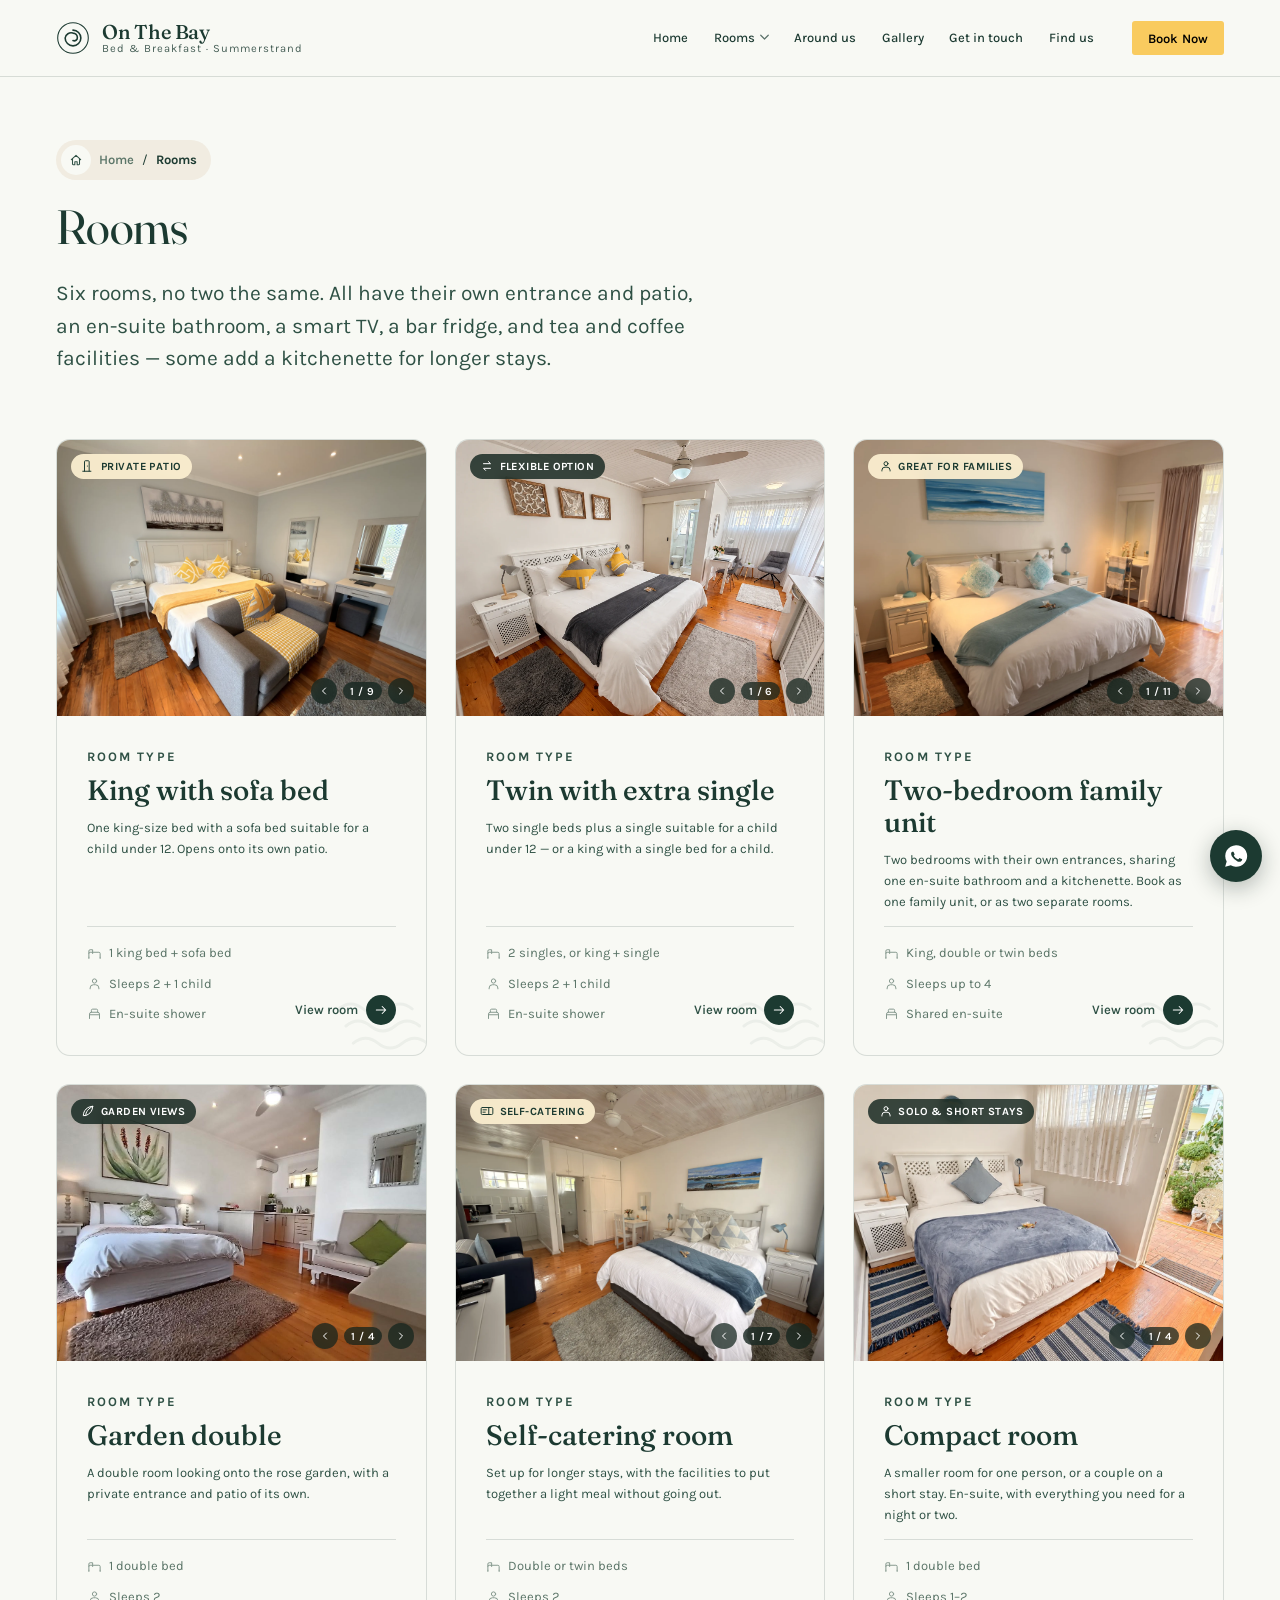
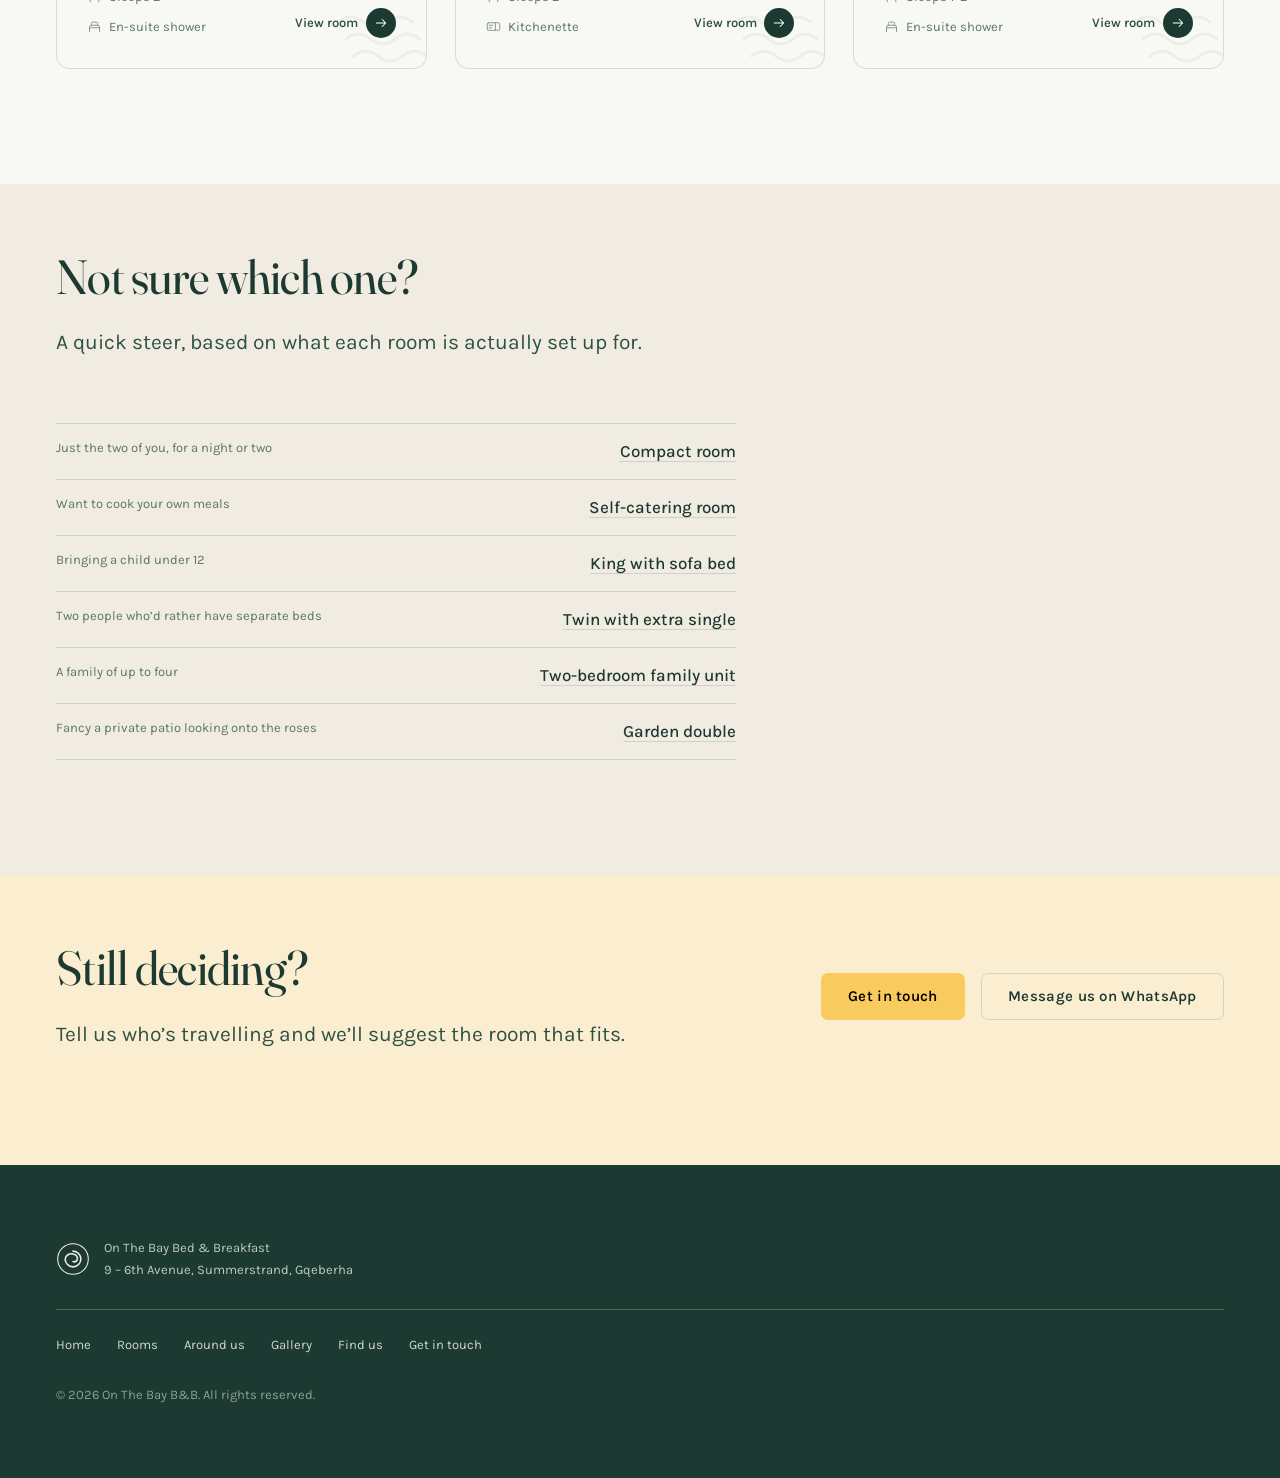
==== rooms/index.html @ 50814fc8 "update" ====
<!DOCTYPE html>
<html lang="en-ZA">
<head>
<meta charset="utf-8">
<meta name="viewport" content="width=device-width, initial-scale=1">
<title>Rooms &mdash; On The Bay B&amp;B</title>
<meta name="description" content="Six individually decorated rooms at On The Bay B&amp;B, Summerstrand, Gqeberha &mdash; each with its own entrance and patio. Compare beds, kitchenettes and who each room suits.">
<link rel="canonical" href="https://www.onthebaybandb.co.za/rooms/">
<meta property="og:title" content="Rooms &mdash; On The Bay B&amp;B">
<meta property="og:description" content="Six individually decorated rooms, each with its own entrance and patio, set around an English rose garden.">
<meta property="og:image" content="https://www.onthebaybandb.co.za/images/rooms/king-sofa/1.webp">
<meta property="og:type" content="website">
<meta name="theme-color" content="#1C3A31">
<link rel="icon" href="../favicon.svg" type="image/svg+xml">

<link rel="preconnect" href="https://fonts.googleapis.com">
<link rel="preconnect" href="https://fonts.gstatic.com" crossorigin>
<link href="https://fonts.googleapis.com/css2?family=Fraunces:opsz,wght@9..144,300..800&family=Karla:wght@300..700&display=swap" rel="stylesheet">
<link rel="stylesheet" href="../styles.css">
</head>

<body>
<a class="skip" href="#main">Skip to content</a>

<!-- ─────────────────────────  HEADER  ───────────────────────── -->
<header class="site-head stuck" id="siteHead">
  <div class="shell head-inner">

    <a class="brand" href="../" aria-label="On The Bay B&amp;B, home">
      <svg class="brand-mark" viewBox="0 0 32 32" aria-hidden="true" focusable="false">
        <circle cx="16" cy="16" r="14.4" fill="none" stroke="currentColor" stroke-width="1"/>
        <path d="M16 8.6a7.4 7.4 0 1 1-7.4 7.4A5.7 5.7 0 0 1 16 11.4a4.1 4.1 0 0 1 4.1 4.1A2.9 2.9 0 0 1 16 18.4"
              fill="none" stroke="currentColor" stroke-width="1.5" stroke-linecap="round"/>
      </svg>
      <span class="brand-words">
        <span class="brand-name">On The Bay</span>
        <span class="brand-sub">Bed &amp; Breakfast &middot; Summerstrand</span>
      </span>
    </a>

    <nav class="nav" id="nav" aria-label="Main">
      <a href="../">Home</a>
      <div class="nav-item">
        <a href="./" class="nav-trigger" aria-current="page">Rooms <svg class="nav-caret" viewBox="0 0 12 8" aria-hidden="true" focusable="false"><path d="M1 1l5 5 5-5" fill="none" stroke="currentColor" stroke-width="1.6" stroke-linecap="round" stroke-linejoin="round"/></svg></a>
        <div class="nav-dropdown">
          <a href="king-sofa">King with sofa bed</a>
          <a href="twin">Twin with extra single</a>
          <a href="family-unit">Two-bedroom family unit</a>
          <a href="garden-double">Garden double</a>
          <a href="self-catering">Self-catering room</a>
          <a href="compact-room">Compact room</a>
        </div>
      </div>
      <a href="../#around">Around us</a>
      <a href="../#gallery">Gallery</a>
      <a href="../#contact">Get in touch</a>
      <a href="../#find">Find us</a>
    </nav>

    <div class="head-actions">
      <a class="btn btn-solid btn-sm" href="https://book.nightsbridge.com/26870" target="_blank" rel="noopener">Book Now</a>
      <button class="burger" id="burger" aria-expanded="false" aria-controls="nav" aria-label="Open menu">
        <span></span><span></span><span></span>
      </button>
    </div>

  </div>
</header>

<main id="main">

<!-- ────────────────────  ROOMS INTRO + CARDS  ──────────────────── -->
<section class="band band-paper page-top">
  <div class="shell">
    <p class="crumb"><span class="crumb-icon" aria-hidden="true"><svg viewBox="0 0 24 24" aria-hidden="true" fill="none" stroke="currentColor" stroke-width="1.8" stroke-linecap="round" stroke-linejoin="round"><path d="M4 11.5 12 4l8 7.5"/><path d="M6 10v9a1 1 0 0 0 1 1h3v-5h4v5h3a1 1 0 0 0 1-1v-9"/></svg></span><a href="../">Home</a> <span aria-hidden="true">/</span> <span class="crumb-current">Rooms</span></p>
    <header class="sec-head">
      <h1 class="h-sec">Rooms</h1>
      <p class="lede">
        Six rooms, no two the same. All have their own entrance and patio, an en-suite
        bathroom, a smart TV, a bar fridge, and tea and coffee facilities &mdash; some add a
        kitchenette for longer stays.
      </p>
    </header>

    <div class="rooms">

      <a class="room" href="king-sofa">
        <div class="room-img" data-room-carousel data-slug="king-sofa" data-count="9" data-ext="webp" data-alt="King room with sofa bed">
          <img src="../images/rooms/king-sofa/1.webp" width="2000" height="1500" alt="King room with sofa bed" loading="lazy">
          <span class="room-badge room-badge--light"><svg viewBox="0 0 24 24" aria-hidden="true" fill="none" stroke="currentColor" stroke-width="1.7" stroke-linecap="round" stroke-linejoin="round"><path d="M6 21V4.5A1.5 1.5 0 0 1 7.5 3h5A1.5 1.5 0 0 1 14 4.5V21"/><path d="M3 21h14"/><circle cx="11" cy="12" r="1" fill="currentColor" stroke="none"/></svg>Private patio</span>
          <div class="room-carousel" aria-hidden="true">
            <button type="button" class="room-carousel-btn room-carousel-prev" aria-label="Previous photo of King with sofa bed"><svg viewBox="0 0 24 24" aria-hidden="true" fill="none" stroke="currentColor" stroke-width="2" stroke-linecap="round" stroke-linejoin="round"><path d="M15 6l-6 6 6 6"/></svg></button>
            <span class="room-carousel-count">1 / 9</span>
            <button type="button" class="room-carousel-btn room-carousel-next" aria-label="Next photo of King with sofa bed"><svg viewBox="0 0 24 24" aria-hidden="true" fill="none" stroke="currentColor" stroke-width="2" stroke-linecap="round" stroke-linejoin="round"><path d="M9 6l6 6-6 6"/></svg></button>
          </div>
        </div>
        <div class="room-body">
          <p class="eyebrow">Room type</p>
          <h3>King with sofa bed</h3>
          <p>One king-size bed with a sofa bed suitable for a child under 12. Opens onto its own patio.</p>
          <div class="room-tag">
            <ul class="spec">
              <li><svg viewBox="0 0 24 24" aria-hidden="true" fill="none" stroke="currentColor" stroke-width="1.6" stroke-linecap="round" stroke-linejoin="round"><path d="M3 18v-6a2 2 0 0 1 2-2h14a2 2 0 0 1 2 2v6"/><path d="M3 18v2M21 18v2"/><path d="M3 12V8a2 2 0 0 1 2-2h4v6"/></svg>1 king bed + sofa bed</li>
              <li><svg viewBox="0 0 24 24" aria-hidden="true" fill="none" stroke="currentColor" stroke-width="1.6" stroke-linecap="round" stroke-linejoin="round"><circle cx="12" cy="8" r="3.4"/><path d="M5 20.5v-1.2a5.3 5.3 0 0 1 5.3-5.3h3.4a5.3 5.3 0 0 1 5.3 5.3v1.2"/></svg>Sleeps 2 + 1 child</li>
              <li><svg viewBox="0 0 24 24" aria-hidden="true" fill="none" stroke="currentColor" stroke-width="1.6" stroke-linecap="round" stroke-linejoin="round"><path d="M4 20v-7a3 3 0 0 1 3-3h10a3 3 0 0 1 3 3v7M4 14h16M7 10V7a2 2 0 0 1 2-2h6a2 2 0 0 1 2 2v3"/></svg>En-suite shower</li>
            </ul>
            <span class="room-view">View room <span class="room-view-arrow" aria-hidden="true"><svg viewBox="0 0 24 24" aria-hidden="true" fill="none" stroke="currentColor" stroke-width="1.8" stroke-linecap="round" stroke-linejoin="round"><path d="M4 12h16M14 6l6 6-6 6"/></svg></span></span>
          </div>
        </div>
      </a>

      <a class="room" href="twin">
        <div class="room-img" data-room-carousel data-slug="twin" data-count="6" data-ext="webp" data-alt="Twin room with an extra single bed">
          <img src="../images/rooms/twin/1.webp" width="1448" height="1086" alt="Twin room with an extra single bed" loading="lazy">
          <span class="room-badge room-badge--dark"><svg viewBox="0 0 24 24" aria-hidden="true" fill="none" stroke="currentColor" stroke-width="1.7" stroke-linecap="round" stroke-linejoin="round"><path d="M6 8h12l-3.5-3.5"/><path d="M18 16H6l3.5 3.5"/></svg>Flexible option</span>
          <div class="room-carousel" aria-hidden="true">
            <button type="button" class="room-carousel-btn room-carousel-prev" aria-label="Previous photo of Twin with extra single"><svg viewBox="0 0 24 24" aria-hidden="true" fill="none" stroke="currentColor" stroke-width="2" stroke-linecap="round" stroke-linejoin="round"><path d="M15 6l-6 6 6 6"/></svg></button>
            <span class="room-carousel-count">1 / 6</span>
            <button type="button" class="room-carousel-btn room-carousel-next" aria-label="Next photo of Twin with extra single"><svg viewBox="0 0 24 24" aria-hidden="true" fill="none" stroke="currentColor" stroke-width="2" stroke-linecap="round" stroke-linejoin="round"><path d="M9 6l6 6-6 6"/></svg></button>
          </div>
        </div>
        <div class="room-body">
          <p class="eyebrow">Room type</p>
          <h3>Twin with extra single</h3>
          <p>Two single beds plus a single suitable for a child under 12 &mdash; or a king with a single bed for a child.</p>
          <div class="room-tag">
            <ul class="spec">
              <li><svg viewBox="0 0 24 24" aria-hidden="true" fill="none" stroke="currentColor" stroke-width="1.6" stroke-linecap="round" stroke-linejoin="round"><path d="M3 18v-6a2 2 0 0 1 2-2h14a2 2 0 0 1 2 2v6"/><path d="M3 18v2M21 18v2"/><path d="M3 12V8a2 2 0 0 1 2-2h4v6"/></svg>2 singles, or king + single</li>
              <li><svg viewBox="0 0 24 24" aria-hidden="true" fill="none" stroke="currentColor" stroke-width="1.6" stroke-linecap="round" stroke-linejoin="round"><circle cx="12" cy="8" r="3.4"/><path d="M5 20.5v-1.2a5.3 5.3 0 0 1 5.3-5.3h3.4a5.3 5.3 0 0 1 5.3 5.3v1.2"/></svg>Sleeps 2 + 1 child</li>
              <li><svg viewBox="0 0 24 24" aria-hidden="true" fill="none" stroke="currentColor" stroke-width="1.6" stroke-linecap="round" stroke-linejoin="round"><path d="M4 20v-7a3 3 0 0 1 3-3h10a3 3 0 0 1 3 3v7M4 14h16M7 10V7a2 2 0 0 1 2-2h6a2 2 0 0 1 2 2v3"/></svg>En-suite shower</li>
            </ul>
            <span class="room-view">View room <span class="room-view-arrow" aria-hidden="true"><svg viewBox="0 0 24 24" aria-hidden="true" fill="none" stroke="currentColor" stroke-width="1.8" stroke-linecap="round" stroke-linejoin="round"><path d="M4 12h16M14 6l6 6-6 6"/></svg></span></span>
          </div>
        </div>
      </a>

      <a class="room" href="family-unit">
        <div class="room-img" data-room-carousel data-slug="family-unit" data-count="11" data-ext="webp" data-alt="Two-bedroom family unit">
          <img src="../images/rooms/family-unit/1.webp" width="2000" height="1500" alt="Two-bedroom family unit" loading="lazy">
          <span class="room-badge room-badge--light"><svg viewBox="0 0 24 24" aria-hidden="true" fill="none" stroke="currentColor" stroke-width="1.7" stroke-linecap="round" stroke-linejoin="round"><circle cx="12" cy="8" r="3.4"/><path d="M5 20.5v-1.2a5.3 5.3 0 0 1 5.3-5.3h3.4a5.3 5.3 0 0 1 5.3 5.3v1.2"/></svg>Great for families</span>
          <div class="room-carousel" aria-hidden="true">
            <button type="button" class="room-carousel-btn room-carousel-prev" aria-label="Previous photo of Two-bedroom family unit"><svg viewBox="0 0 24 24" aria-hidden="true" fill="none" stroke="currentColor" stroke-width="2" stroke-linecap="round" stroke-linejoin="round"><path d="M15 6l-6 6 6 6"/></svg></button>
            <span class="room-carousel-count">1 / 11</span>
            <button type="button" class="room-carousel-btn room-carousel-next" aria-label="Next photo of Two-bedroom family unit"><svg viewBox="0 0 24 24" aria-hidden="true" fill="none" stroke="currentColor" stroke-width="2" stroke-linecap="round" stroke-linejoin="round"><path d="M9 6l6 6-6 6"/></svg></button>
          </div>
        </div>
        <div class="room-body">
          <p class="eyebrow">Room type</p>
          <h3>Two-bedroom family unit</h3>
          <p>Two bedrooms with their own entrances, sharing one en-suite bathroom and a kitchenette. Book as one family unit, or as two separate rooms.</p>
          <div class="room-tag">
            <ul class="spec">
              <li><svg viewBox="0 0 24 24" aria-hidden="true" fill="none" stroke="currentColor" stroke-width="1.6" stroke-linecap="round" stroke-linejoin="round"><path d="M3 18v-6a2 2 0 0 1 2-2h14a2 2 0 0 1 2 2v6"/><path d="M3 18v2M21 18v2"/><path d="M3 12V8a2 2 0 0 1 2-2h4v6"/></svg>King, double or twin beds</li>
              <li><svg viewBox="0 0 24 24" aria-hidden="true" fill="none" stroke="currentColor" stroke-width="1.6" stroke-linecap="round" stroke-linejoin="round"><circle cx="12" cy="8" r="3.4"/><path d="M5 20.5v-1.2a5.3 5.3 0 0 1 5.3-5.3h3.4a5.3 5.3 0 0 1 5.3 5.3v1.2"/></svg>Sleeps up to 4</li>
              <li><svg viewBox="0 0 24 24" aria-hidden="true" fill="none" stroke="currentColor" stroke-width="1.6" stroke-linecap="round" stroke-linejoin="round"><path d="M4 20v-7a3 3 0 0 1 3-3h10a3 3 0 0 1 3 3v7M4 14h16M7 10V7a2 2 0 0 1 2-2h6a2 2 0 0 1 2 2v3"/></svg>Shared en-suite</li>
            </ul>
            <span class="room-view">View room <span class="room-view-arrow" aria-hidden="true"><svg viewBox="0 0 24 24" aria-hidden="true" fill="none" stroke="currentColor" stroke-width="1.8" stroke-linecap="round" stroke-linejoin="round"><path d="M4 12h16M14 6l6 6-6 6"/></svg></span></span>
          </div>
        </div>
      </a>

      <a class="room" href="garden-double">
        <div class="room-img" data-room-carousel data-slug="garden-double" data-count="4" data-ext="jpg" data-alt="Garden double room">
          <img src="../images/rooms/garden-double/1.jpg" width="1100" height="825" alt="Garden double room" loading="lazy">
          <span class="room-badge room-badge--dark"><svg viewBox="0 0 24 24" aria-hidden="true" fill="none" stroke="currentColor" stroke-width="1.7" stroke-linecap="round" stroke-linejoin="round"><path d="M20 4C11 4 4 11 4 20c9 0 16-7 16-16z"/><path d="M8 20C8 13 13 8 20 4"/></svg>Garden views</span>
          <div class="room-carousel" aria-hidden="true">
            <button type="button" class="room-carousel-btn room-carousel-prev" aria-label="Previous photo of Garden double"><svg viewBox="0 0 24 24" aria-hidden="true" fill="none" stroke="currentColor" stroke-width="2" stroke-linecap="round" stroke-linejoin="round"><path d="M15 6l-6 6 6 6"/></svg></button>
            <span class="room-carousel-count">1 / 4</span>
            <button type="button" class="room-carousel-btn room-carousel-next" aria-label="Next photo of Garden double"><svg viewBox="0 0 24 24" aria-hidden="true" fill="none" stroke="currentColor" stroke-width="2" stroke-linecap="round" stroke-linejoin="round"><path d="M9 6l6 6-6 6"/></svg></button>
          </div>
        </div>
        <div class="room-body">
          <p class="eyebrow">Room type</p>
          <h3>Garden double</h3>
          <p>A double room looking onto the rose garden, with a private entrance and patio of its own.</p>
          <div class="room-tag">
            <ul class="spec">
              <li><svg viewBox="0 0 24 24" aria-hidden="true" fill="none" stroke="currentColor" stroke-width="1.6" stroke-linecap="round" stroke-linejoin="round"><path d="M3 18v-6a2 2 0 0 1 2-2h14a2 2 0 0 1 2 2v6"/><path d="M3 18v2M21 18v2"/><path d="M3 12V8a2 2 0 0 1 2-2h4v6"/></svg>1 double bed</li>
              <li><svg viewBox="0 0 24 24" aria-hidden="true" fill="none" stroke="currentColor" stroke-width="1.6" stroke-linecap="round" stroke-linejoin="round"><circle cx="12" cy="8" r="3.4"/><path d="M5 20.5v-1.2a5.3 5.3 0 0 1 5.3-5.3h3.4a5.3 5.3 0 0 1 5.3 5.3v1.2"/></svg>Sleeps 2</li>
              <li><svg viewBox="0 0 24 24" aria-hidden="true" fill="none" stroke="currentColor" stroke-width="1.6" stroke-linecap="round" stroke-linejoin="round"><path d="M4 20v-7a3 3 0 0 1 3-3h10a3 3 0 0 1 3 3v7M4 14h16M7 10V7a2 2 0 0 1 2-2h6a2 2 0 0 1 2 2v3"/></svg>En-suite shower</li>
            </ul>
            <span class="room-view">View room <span class="room-view-arrow" aria-hidden="true"><svg viewBox="0 0 24 24" aria-hidden="true" fill="none" stroke="currentColor" stroke-width="1.8" stroke-linecap="round" stroke-linejoin="round"><path d="M4 12h16M14 6l6 6-6 6"/></svg></span></span>
          </div>
        </div>
      </a>

      <a class="room" href="self-catering">
        <div class="room-img" data-room-carousel data-slug="self-catering" data-count="7" data-ext="webp" data-alt="Self-catering room with kitchenette">
          <img src="../images/rooms/self-catering/1.webp" width="2000" height="1500" alt="Self-catering room with kitchenette" loading="lazy">
          <span class="room-badge room-badge--light"><svg viewBox="0 0 24 24" aria-hidden="true" fill="none" stroke="currentColor" stroke-width="1.7" stroke-linecap="round" stroke-linejoin="round"><rect x="2" y="6" width="20" height="12" rx="2"/><path d="M15 6v12M5 10h6M5 14h4"/></svg>Self-catering</span>
          <div class="room-carousel" aria-hidden="true">
            <button type="button" class="room-carousel-btn room-carousel-prev" aria-label="Previous photo of Self-catering room"><svg viewBox="0 0 24 24" aria-hidden="true" fill="none" stroke="currentColor" stroke-width="2" stroke-linecap="round" stroke-linejoin="round"><path d="M15 6l-6 6 6 6"/></svg></button>
            <span class="room-carousel-count">1 / 7</span>
            <button type="button" class="room-carousel-btn room-carousel-next" aria-label="Next photo of Self-catering room"><svg viewBox="0 0 24 24" aria-hidden="true" fill="none" stroke="currentColor" stroke-width="2" stroke-linecap="round" stroke-linejoin="round"><path d="M9 6l6 6-6 6"/></svg></button>
          </div>
        </div>
        <div class="room-body">
          <p class="eyebrow">Room type</p>
          <h3>Self-catering room</h3>
          <p>Set up for longer stays, with the facilities to put together a light meal without going out.</p>
          <div class="room-tag">
            <ul class="spec">
              <li><svg viewBox="0 0 24 24" aria-hidden="true" fill="none" stroke="currentColor" stroke-width="1.6" stroke-linecap="round" stroke-linejoin="round"><path d="M3 18v-6a2 2 0 0 1 2-2h14a2 2 0 0 1 2 2v6"/><path d="M3 18v2M21 18v2"/><path d="M3 12V8a2 2 0 0 1 2-2h4v6"/></svg>Double or twin beds</li>
              <li><svg viewBox="0 0 24 24" aria-hidden="true" fill="none" stroke="currentColor" stroke-width="1.6" stroke-linecap="round" stroke-linejoin="round"><circle cx="12" cy="8" r="3.4"/><path d="M5 20.5v-1.2a5.3 5.3 0 0 1 5.3-5.3h3.4a5.3 5.3 0 0 1 5.3 5.3v1.2"/></svg>Sleeps 2</li>
              <li><svg viewBox="0 0 24 24" aria-hidden="true" fill="none" stroke="currentColor" stroke-width="1.6" stroke-linecap="round" stroke-linejoin="round"><rect x="2" y="6" width="20" height="12" rx="2"/><path d="M15 6v12M5 10h6M5 14h4"/></svg>Kitchenette</li>
            </ul>
            <span class="room-view">View room <span class="room-view-arrow" aria-hidden="true"><svg viewBox="0 0 24 24" aria-hidden="true" fill="none" stroke="currentColor" stroke-width="1.8" stroke-linecap="round" stroke-linejoin="round"><path d="M4 12h16M14 6l6 6-6 6"/></svg></span></span>
          </div>
        </div>
      </a>

      <a class="room" href="compact-room">
        <div class="room-img" data-room-carousel data-slug="compact-single" data-count="4" data-ext="webp" data-alt="Compact room">
          <img src="../images/rooms/compact-single/1.webp" width="1086" height="1448" alt="Compact room" loading="lazy">
          <span class="room-badge room-badge--dark"><svg viewBox="0 0 24 24" aria-hidden="true" fill="none" stroke="currentColor" stroke-width="1.7" stroke-linecap="round" stroke-linejoin="round"><circle cx="12" cy="8" r="3.4"/><path d="M5 20.5v-1.2a5.3 5.3 0 0 1 5.3-5.3h3.4a5.3 5.3 0 0 1 5.3 5.3v1.2"/></svg>Solo &amp; short stays</span>
          <div class="room-carousel" aria-hidden="true">
            <button type="button" class="room-carousel-btn room-carousel-prev" aria-label="Previous photo of Compact room"><svg viewBox="0 0 24 24" aria-hidden="true" fill="none" stroke="currentColor" stroke-width="2" stroke-linecap="round" stroke-linejoin="round"><path d="M15 6l-6 6 6 6"/></svg></button>
            <span class="room-carousel-count">1 / 4</span>
            <button type="button" class="room-carousel-btn room-carousel-next" aria-label="Next photo of Compact room"><svg viewBox="0 0 24 24" aria-hidden="true" fill="none" stroke="currentColor" stroke-width="2" stroke-linecap="round" stroke-linejoin="round"><path d="M9 6l6 6-6 6"/></svg></button>
          </div>
        </div>
        <div class="room-body">
          <p class="eyebrow">Room type</p>
          <h3>Compact room</h3>
          <p>A smaller room for one person, or a couple on a short stay. En-suite, with everything you need for a night or two.</p>
          <div class="room-tag">
            <ul class="spec">
              <li><svg viewBox="0 0 24 24" aria-hidden="true" fill="none" stroke="currentColor" stroke-width="1.6" stroke-linecap="round" stroke-linejoin="round"><path d="M3 18v-6a2 2 0 0 1 2-2h14a2 2 0 0 1 2 2v6"/><path d="M3 18v2M21 18v2"/><path d="M3 12V8a2 2 0 0 1 2-2h4v6"/></svg>1 double bed</li>
              <li><svg viewBox="0 0 24 24" aria-hidden="true" fill="none" stroke="currentColor" stroke-width="1.6" stroke-linecap="round" stroke-linejoin="round"><circle cx="12" cy="8" r="3.4"/><path d="M5 20.5v-1.2a5.3 5.3 0 0 1 5.3-5.3h3.4a5.3 5.3 0 0 1 5.3 5.3v1.2"/></svg>Sleeps 1&ndash;2</li>
              <li><svg viewBox="0 0 24 24" aria-hidden="true" fill="none" stroke="currentColor" stroke-width="1.6" stroke-linecap="round" stroke-linejoin="round"><path d="M4 20v-7a3 3 0 0 1 3-3h10a3 3 0 0 1 3 3v7M4 14h16M7 10V7a2 2 0 0 1 2-2h6a2 2 0 0 1 2 2v3"/></svg>En-suite shower</li>
            </ul>
            <span class="room-view">View room <span class="room-view-arrow" aria-hidden="true"><svg viewBox="0 0 24 24" aria-hidden="true" fill="none" stroke="currentColor" stroke-width="1.8" stroke-linecap="round" stroke-linejoin="round"><path d="M4 12h16M14 6l6 6-6 6"/></svg></span></span>
          </div>
        </div>
      </a>

    </div>
  </div>
</section>

<!-- ─────────────────────────  NOT SURE WHICH  ───────────────────────── -->
<section class="band band-chalk">
  <div class="shell">
    <header class="sec-head">
      <h2 class="h-sec">Not sure which one?</h2>
      <p class="lede">A quick steer, based on what each room is actually set up for.</p>
    </header>
    <dl class="facts guide">
          <div><dt>Just the two of you, for a night or two</dt><dd><a href="compact-room">Compact room</a></dd></div>
          <div><dt>Want to cook your own meals</dt><dd><a href="self-catering">Self-catering room</a></dd></div>
          <div><dt>Bringing a child under 12</dt><dd><a href="king-sofa">King with sofa bed</a></dd></div>
          <div><dt>Two people who&rsquo;d rather have separate beds</dt><dd><a href="twin">Twin with extra single</a></dd></div>
          <div><dt>A family of up to four</dt><dd><a href="family-unit">Two-bedroom family unit</a></dd></div>
          <div><dt>Fancy a private patio looking onto the roses</dt><dd><a href="garden-double">Garden double</a></dd></div>
    </dl>
  </div>
</section>

<!-- ─────────────────────────  CTA  ───────────────────────── -->
<section class="band band-rose">
  <div class="shell cta-band">
    <div>
      <h2 class="h-sec">Still deciding?</h2>
      <p class="lede">Tell us who&rsquo;s travelling and we&rsquo;ll suggest the room that fits.</p>
    </div>
    <div class="hero-cta">
      <a class="btn btn-solid" href="../#contact">Get in touch</a>
      <a class="btn btn-line" href="https://wa.me/27837970894" rel="noopener">Message us on WhatsApp</a>
    </div>
  </div>
</section>

</main>

<!-- ─────────────────────────  FOOTER  ───────────────────────── -->
<footer class="site-foot">
  <div class="shell foot-inner">
    <div class="foot-brand">
      <svg class="brand-mark" viewBox="0 0 32 32" aria-hidden="true">
        <circle cx="16" cy="16" r="14.4" fill="none" stroke="currentColor" stroke-width="1"/>
        <path d="M16 8.6a7.4 7.4 0 1 1-7.4 7.4A5.7 5.7 0 0 1 16 11.4a4.1 4.1 0 0 1 4.1 4.1A2.9 2.9 0 0 1 16 18.4"
              fill="none" stroke="currentColor" stroke-width="1.5" stroke-linecap="round"/>
      </svg>
      <p>On The Bay Bed &amp; Breakfast<br>9 &ndash; 6th Avenue, Summerstrand, Gqeberha</p>
    </div>

    <nav class="foot-nav" aria-label="Footer">
      <a href="../">Home</a>
      <a href="./">Rooms</a>
      <a href="../#around">Around us</a>
      <a href="../#gallery">Gallery</a>
      <a href="../#find">Find us</a>
      <a href="../#contact">Get in touch</a>
    </nav>

    <p class="foot-legal">&copy; <span id="yr">2026</span> On The Bay B&amp;B. All rights reserved.</p>
  </div>
</footer>

<a class="wa-float" href="https://wa.me/27837970894" rel="noopener" aria-label="Chat to us on WhatsApp">
  <svg viewBox="0 0 24 24" aria-hidden="true"><path d="M12 2a10 10 0 0 0-8.6 15L2 22l5.2-1.4A10 10 0 1 0 12 2zm5.3 14.1c-.2.6-1.3 1.2-1.8 1.2-.5.1-1 .1-1.7-.1a11.7 11.7 0 0 1-5.6-4.9c-.4-.7-.7-1.5-.7-2.3s.4-1.4.7-1.6c.2-.2.4-.3.6-.3h.5c.2 0 .4 0 .6.4l.8 1.8c.1.2 0 .4-.1.5l-.4.5c-.1.2-.3.3-.1.6a8 8 0 0 0 3.6 3.1c.3.1.5.1.6-.1l.7-.8c.2-.2.3-.2.6-.1l1.7.8c.3.2.4.2.4.4s0 .6-.4.9z"/></svg>
</a>

<script src="../script.js" defer></script>
</body>
</html>
---- styles.css ----
/* ============================================================
   On The Bay B&B
   Palette: deep garden green, chalk, sand, rose, sea
   Type: Fraunces (display) + Karla (text)
   ============================================================ */

:root{
  /* colour */
  --ink:        #1C3A31;
  --ink-soft:   #2F5145;
  --ink-mute:   #5B7568;
  /* Warm linen. Was #EFF2EA, a cool grey-green, changed Sept 2026 at the
     owner's request. Two reasons it reads better: every other accent on
     the site is warm (--rose gold, --sand, the --rose-tint band), so the
     cool grey-green was the one cold note; and #EFF2EA sat almost
     exactly level with --rose-tint in lightness (ΔL 0.016), so the
     gallery/contact seam barely registered. This separates from both
     neighbours — ΔL 0.10 from --paper, 0.02 from --rose-tint — while
     keeping 10.5:1 contrast for --ink text.
     NOTE this token is not only a background: it is also the light TEXT
     colour on the dark footer and .band-deep, the fill of the .chips
     pills and the .cb-card contact cards, and the .nav-dropdown
     hover/current background. Check all five when changing it. */
  --chalk:      #F1ECE1;
  --paper:      #F8F9F4;
  --sand:       #E7DCCA;
  --rose:       #F9CB5F;
  --rose-deep:  #F2AD0D;
  --rose-tint:  #FBEED0;
  --sea:        #4F8F8B;
  --line:       rgba(28,58,49,.15);
  --line-light: rgba(255,255,255,.22);

  /* type */
  --serif:  "Fraunces", "Iowan Old Style", Georgia, serif;
  --sans:   "Karla", "Helvetica Neue", Arial, sans-serif;
  --script: "Sacramento", cursive;

  /* scale (1.25) */
  --t--1: .8125rem;
  --t-0:  1.0625rem;
  --t-1:  1.3125rem;
  --t-2:  1.625rem;
  --t-3:  2.0625rem;
  --t-4:  2.5rem;

  /* rhythm */
  --gut: clamp(20px, 5vw, 56px);
  --band: clamp(64px, 9vw, 124px);
  --maxw: 1220px;
  --r: 3px;
  /* Height of the fixed header. Drives BOTH .head-inner's min-height and
     html's scroll-padding-top, which must agree exactly: the header is
     fixed, so an anchor jump has to stop that far down or the section
     lands either behind the header or below it. These used to be three
     independent hand-set numbers (76px header, 88px desktop
     scroll-padding, 74px mobile) and every anchor link was visibly off —
     12px of the previous section showing through on desktop, 2px of the
     target tucked under the header on mobile. The header is the same
     height at every width, so there is no breakpoint override any more.
     If the header's height ever changes, change it HERE. */
  --head-h: 76px;
}

*,*::before,*::after{ box-sizing:border-box; }

/* No extra breathing room is added on top of --head-h on purpose: every
   section is a .band with its own var(--band) of top padding, so landing
   the section's edge flush under the header still leaves its content
   comfortably clear. */
html{ scroll-behavior:smooth; scroll-padding-top:var(--head-h); -webkit-text-size-adjust:100%; }
@media (prefers-reduced-motion:reduce){ html{ scroll-behavior:auto; } }

body{
  margin:0;
  background:var(--paper);
  color:var(--ink);
  font:400 var(--t-0)/1.68 var(--sans);
  -webkit-font-smoothing:antialiased;
}

/* height:auto is the required companion to the width/height attributes now
   on every <img> in the markup (added Sept 2026 to stop layout shift — see
   CLAUDE.md "Image dimensions"). Without it, max-width:100% shrinks the
   width on a narrow container while the height attribute stays at the
   photo's full intrinsic value, stretching it. Every rule below that sets
   an explicit height (.hero-img, .bookbox-head-img, .around-photo-img) is
   a class selector and so still wins over this. */
img{ max-width:100%; height:auto; display:block; }

a{ color:inherit; }

.skip{
  position:absolute; left:-9999px; top:0; z-index:200;
  background:var(--ink); color:#fff; padding:12px 18px;
}
.skip:focus{ left:12px; top:12px; }

:focus-visible{ outline:2.5px solid var(--rose); outline-offset:3px; border-radius:2px; }

.shell{ width:min(100% - (var(--gut) * 2), var(--maxw)); margin-inline:auto; }

/* ---------- type ---------- */
.h-sec{
  font-family:var(--serif);
  font-weight:400;
  font-size:clamp(1.9rem, 4.2vw, 3rem);
  line-height:1.08;
  letter-spacing:-.015em;
  margin:0 0 .5em;
  font-variation-settings:"opsz" 96;
}
.h-min{
  font-family:var(--serif);
  font-weight:500;
  font-size:var(--t-1);
  line-height:1.25;
  margin:0 0 .55em;
  font-variation-settings:"opsz" 24;
}
.lede{ font-size:var(--t-1); line-height:1.55; color:var(--ink-soft); max-width:60ch; }
p{ margin:0 0 1.05em; max-width:66ch; }
.fine{ font-size:var(--t--1); color:var(--ink-mute); }

/* ---------- buttons ---------- */
.btn{
  display:inline-flex; align-items:center; justify-content:center;
  gap:.5em; padding:.92em 1.5em;
  font:600 var(--t--1)/1 var(--sans);
  letter-spacing:.02em;
  border:1px solid transparent; border-radius:var(--r);
  text-decoration:none; cursor:pointer;
  transition:background-color .18s ease, color .18s ease, border-color .18s ease;
}
.btn-solid{ background:var(--rose); color:#000; }
.btn-solid:hover{ background:var(--rose-deep); }
.btn-ghost{ background:transparent; color:#fff; border-color:rgba(255,255,255,.55); }
.btn-ghost:hover{ background:rgba(255,255,255,.14); border-color:#fff; }
.btn-line{ background:transparent; color:var(--ink); border-color:var(--line); }
.btn-line:hover{ border-color:var(--ink); background:rgba(28,58,49,.05); }
.btn-sm{ padding:.72em 1.1em; }

/* ============================================================
   HEADER
   ============================================================ */
.site-head{
  position:fixed; inset:0 0 auto 0; z-index:90;
  color:#fff;
  transition:background-color .3s ease, box-shadow .3s ease, color .3s ease;
}
.site-head::after{
  content:""; position:absolute; inset:0; z-index:-1;
  background:linear-gradient(rgba(16,34,28,.62), rgba(16,34,28,0));
  transition:opacity .3s ease;
}
.site-head.stuck{ background:var(--paper); color:var(--ink); box-shadow:0 1px 0 var(--line); }
.site-head.stuck::after{ opacity:0; }

.head-inner{
  display:flex; align-items:center; gap:clamp(16px,3vw,40px);
  min-height:var(--head-h); padding-block:12px;
}

.brand{ display:flex; align-items:center; gap:12px; text-decoration:none; margin-right:auto; }
.brand-mark{ width:34px; height:34px; flex:none; }
.brand-words{ display:flex; flex-direction:column; line-height:1.15; }
.brand-name{ font-family:var(--serif); font-weight:500; font-size:1.25rem; letter-spacing:-.01em; white-space:nowrap; }
.brand-sub{ font-size:.7rem; letter-spacing:.09em; opacity:.8; }

.nav{ display:flex; gap:clamp(14px,2vw,28px); }
.nav a{
  text-decoration:none; font-size:var(--t--1); font-weight:500;
  padding:6px 0; position:relative; white-space:nowrap;
}
.nav a::after{
  content:""; position:absolute; left:0; right:100%; bottom:0; height:1.5px;
  background:currentColor; transition:right .22s ease;
}
.nav a:hover::after{ right:0; }

/* "Rooms" nav item — a real link (still goes straight to the rooms
   listing page on click) that also reveals a hover dropdown of all six
   rooms, so a visitor can jump straight to one without landing on the
   listing page first. Ported in spirit from the reference site's own
   nav__trigger/nav__dropdown pattern; hover-only by design, so it keeps
   the site's no-extra-JS approach — see the mobile override below for how
   touch devices get the same list without relying on hover. */
.nav-item{ position:relative; }
.nav-trigger{ display:inline-flex; align-items:center; gap:5px; }
.nav-caret{ width:9px; height:9px; opacity:.7; transition:transform .2s ease; }
.nav-item:hover .nav-caret,
.nav-item:focus-within .nav-caret{ transform:rotate(180deg); }

/* invisible bridge over the gap between the trigger and the dropdown
   below it — without this, moving the pointer straight down from "Rooms"
   toward the panel crosses a dead zone that's over neither element, so
   :hover drops for a moment and the panel starts fading out mid-transit.
   This sits exactly in that gap (same height as the dropdown's
   margin-top) and, as generated content of .nav-item, keeps counting as
   part of it the whole way down. */
.nav-item::after{ content:""; position:absolute; top:100%; left:0; right:0; height:14px; }

.nav-dropdown{
  position:absolute; top:100%; left:0; margin-top:14px; z-index:95;
  min-width:230px; padding:8px; display:flex; flex-direction:column;
  background:var(--paper); color:var(--ink); border:1px solid var(--line);
  border-radius:10px; box-shadow:0 26px 46px -26px rgba(28,58,49,.4);
  opacity:0; visibility:hidden; transform:translateY(6px);
  transition:opacity .2s ease, transform .2s ease, visibility .2s;
}
.nav-item:hover .nav-dropdown,
.nav-item:focus-within .nav-dropdown{
  opacity:1; visibility:visible; transform:translateY(0);
}
.nav-dropdown a{
  padding:.7em .8em; border-radius:6px; font-size:var(--t--1); font-weight:500;
  color:var(--ink); white-space:nowrap;
}
.nav-dropdown a::after{ display:none; }
/* background-only feedback — no accent-colour text here, so it doesn't
   read as "gone yellow" against --rose's current warm-gold value */
.nav-dropdown a:hover,
.nav-dropdown a:focus-visible{ background:var(--chalk); }
.nav-dropdown a[aria-current="page"]{ background:var(--chalk); font-weight:600; }

.head-actions{ display:flex; align-items:center; gap:14px; }

/* explicit color, not just inherited from .site-head — form controls
   (button/input/select) don't inherit `color` from ancestors the way a
   plain `<a>` or `<span>` does, so without this the bars fell back to the
   browser's own default button text colour (dark) even while the header
   itself was still in its transparent, white-text state over the hero
   photo, making the icon unreadably dark against a dark photo. Only
   needs the explicit light value here — the dark .stuck state below
   overrides it back to --ink once the header goes solid. */
.burger{ display:none; width:40px; height:36px; background:none; border:0; cursor:pointer; padding:8px 6px; color:#fff; }
.burger span{ display:block; height:1.6px; background:currentColor; margin:5px 0; transition:transform .25s ease, opacity .2s ease; }
.site-head.stuck .burger{ color:var(--ink); }
.burger[aria-expanded="true"] span:nth-child(1){ transform:translateY(6.6px) rotate(45deg); }
.burger[aria-expanded="true"] span:nth-child(2){ opacity:0; }
.burger[aria-expanded="true"] span:nth-child(3){ transform:translateY(-6.6px) rotate(-45deg); }

/* ============================================================
   HERO
   ============================================================ */
.hero{ position:relative; isolation:isolate; color:#fff; }
.hero-img{
  position:absolute; inset:0; width:100%; height:100%;
  object-fit:cover; z-index:-2;
}
/* compact-single's banner is its own landscape crop, banner.webp (2:1,
   2880x1440), NOT its photo #1 — the owner's photo is portrait, and `cover`
   on this short wide box threw away ~70% of it and upscaled a 1086px file.
   The banner is cut from the 48MP original instead (see CLAUDE.md).

   Only this one room needs the class. On a screen wider than 2:1 the whole
   width shows and only the vertical position matters, which the crop
   itself already sets. On anything narrower (tablets, phones) `cover`
   trims the SIDES, and the bed sits left of this photo's centre — centred,
   a phone slices the headboard in half and leaves the cushion on the
   edge. 30% keeps the cushion, lamp and nightstand in frame there.

   Photo-specific, so RE-CHECK it if banner.webp is ever re-cropped: render
   the hero at ~390 and ~768 px wide and look. */
.hero-img--left{ object-position:30% center; }
.hero-scrim{
  position:absolute; inset:0; z-index:-1;
  background:
    linear-gradient(180deg, rgba(16,34,28,.55) 0%, rgba(16,34,28,.28) 42%, rgba(16,34,28,.86) 100%),
    linear-gradient(95deg, rgba(16,34,28,.62) 0%, rgba(16,34,28,.05) 62%);
}
.hero-inner{ padding-top:clamp(140px,20vh,220px); padding-bottom:clamp(56px,9vh,110px); }

.hero-place{
  font-size:var(--t--1); letter-spacing:.13em; margin:0 0 1.1em;
  color:rgba(255,255,255,.85);
}
/* small uppercase label + short rule, sitting above the title on the
   room-page hero — the same "label + line" shape as `.eyebrow` further
   down the page, just white-on-photo and with the rule drawn in instead
   of relying on a border, since there's no element below to border. */
.hero-eyebrow{
  display:flex; align-items:center; gap:14px;
  font:700 12px/1 var(--sans); letter-spacing:.16em; text-transform:uppercase;
  color:rgba(255,255,255,.86); margin:0 0 1em;
}
.hero-eyebrow::after{
  content:""; flex:1 1 auto; max-width:70px; height:1px;
  background:rgba(255,255,255,.55);
}
.hero-title{
  font-family:var(--serif); font-weight:300;
  font-size:clamp(2.5rem, 7.2vw, 5.2rem);
  line-height:1.02; letter-spacing:-.025em;
  margin:0 0 .42em; max-width:16ch;
  font-variation-settings:"opsz" 144;
  text-wrap:balance;
}
/* the closing line ("hear it.") picked out in italic + a warm cream, not
   plain white like the rest of the title — a small typographic accent on
   the title's own punchline */
.hero-title-accent{ font-style:italic; color:var(--rose-tint); }
.hero-lede{
  font-size:clamp(1.0625rem,1.7vw,1.3125rem); line-height:1.6;
  max-width:46ch; color:rgba(255,255,255,.92); margin-bottom:2em;
}
.hero-cta{ display:flex; flex-wrap:wrap; gap:16px; }
/* bigger than the sitewide .btn default and a touch more rounded — the
   plain 13px/3px-radius button reads as undersized and slightly harsh
   next to the large hero title/lede above it. Scoped to the hero only;
   the header "Book Now" button and every other .btn on the site keeps
   the flatter, smaller sitewide default on purpose (see CLAUDE.md on the
   .room cards for why that flat language shouldn't get "fixed" globally). */
.hero-cta .btn{ padding:1em 1.75em; font-size:.9375rem; border-radius:7px; }

/* short banner variant — room detail pages. Same hero/hero-img/hero-scrim
   markup as the homepage hero, just a lot less tall and with the title
   pinned to the bottom instead of a full title+lede+CTA stack. */
.hero--room{ min-height:min(58svh,500px); }
.hero--room .hero-inner{
  min-height:min(58svh,500px);
  display:flex; flex-direction:column; justify-content:flex-end;
  padding-top:140px; padding-bottom:clamp(36px,6vh,60px);
}
.hero--room .hero-title{ font-size:clamp(2.1rem,5.6vw,3.6rem); margin:0 0 .3em; max-width:20ch; }
/* a short single-line subtitle, not the long-form paragraph .hero-lede is
   sized for on the homepage — smaller, no bottom margin (title/eyebrow
   above already carry the spacing), plain sans weight for contrast
   against the serif title. */
.hero--room .hero-lede{
  font:600 clamp(1rem,1.6vw,1.1875rem)/1.5 var(--sans);
  max-width:42ch; margin:0; color:rgba(255,255,255,.92);
}
/* the base .hero-scrim above is tuned for the homepage's full-height,
   green-toned garden hero — its percentage stops reach full darkness
   gradually over a ~94vh box. Reused as-is on this much shorter banner,
   those same stops compress into a fast ramp that reads as a heavy,
   green-tinted wash over the whole photo rather than a gentle darkening
   at the edges (which is what actually showed up: room photos looking
   dull/off-colour, not just "a bit darker"). This override swaps it for
   a plain neutral (no green) black gradient, lighter overall, that only
   really darkens the bottom strip the title sits on. */
.hero--room .hero-scrim{
  background:linear-gradient(180deg, rgba(0,0,0,.1) 0%, rgba(0,0,0,.04) 32%, rgba(0,0,0,.6) 100%);
}

/* fact ribbon */
.ribbon{
  position:relative;
  display:grid; grid-template-columns:repeat(4,1fr);
  margin:0; padding:0; list-style:none;
  border-top:1px solid var(--line-light);
  background:rgba(16,34,28,.42);
  backdrop-filter:blur(3px);
}
.ribbon li{
  padding:22px clamp(14px,2.4vw,32px);
  border-left:1px solid var(--line-light);
  display:flex; flex-direction:column; gap:3px;
}
.ribbon li:first-child{ border-left:0; padding-left:max(var(--gut), calc((100vw - var(--maxw)) / 2)); }
.ribbon li:last-child{ padding-right:max(var(--gut), calc((100vw - var(--maxw)) / 2)); }
.ribbon strong{ font-family:var(--serif); font-weight:500; font-size:var(--t-1); }
.ribbon span{ font-size:var(--t--1); color:rgba(255,255,255,.78); }

/* entrance — one orchestrated moment on load */
.js-rise{ opacity:0; transform:translateY(14px); }
.ready .js-rise{
  opacity:1; transform:none;
  transition:opacity .7s ease var(--d,0ms), transform .7s cubic-bezier(.2,.7,.3,1) var(--d,0ms);
}
@media (prefers-reduced-motion:reduce){
  .js-rise{ opacity:1; transform:none; }
  .ready .js-rise{ transition:none; }
}

/* ============================================================
   BANDS
   ============================================================ */
/* Top padding is deliberately smaller than the bottom (was equal, both
   var(--band)) — the gap above a section's eyebrow reads better tighter
   than the gap a section leaves below its own content before the next
   band starts. Matches the value #around already used for the same
   reason (see its own comment below); that section's own override is
   now redundant with this default but is left in place since its
   min-height reservation math quotes this value verbatim and needs an
   explicit, easy-to-find source for it. */
.band{ padding-top:clamp(44px,5.2vw,72px); padding-bottom:var(--band); }
.band-chalk{ background:var(--chalk); }
.band-paper{ background:var(--paper); }
.band-sand{ background:var(--sand); }
.band-deep{ background:var(--ink); color:var(--chalk); }
.band-rose{ background:var(--rose-tint); }

.sec-head{ max-width:64ch; margin-bottom:clamp(36px,5vw,64px); }
.sec-head .lede{ margin-bottom:0; }
.sec-head-light .lede{ color:rgba(239,242,234,.8); }

/* ---------- welcome split ---------- */
.split{ display:grid; grid-template-columns:1.15fr .85fr; gap:clamp(32px,6vw,84px); align-items:start; }
.split-text p{ color:var(--ink-soft); }
.split-fig{ margin:0; position:sticky; top:110px; }
.split-fig img{ width:100%; aspect-ratio:3/4; object-fit:cover; border-radius:var(--r); }
.split-fig figcaption{
  margin-top:14px; font-size:var(--t--1); color:var(--ink-mute);
  border-left:2px solid var(--rose); padding-left:12px; max-width:34ch;
}

/* ---- Welcome (#stay) text column ---- */
/* Rebuilt Sept 2026 to an owner-supplied mockup: heading, a wave flourish,
   an uppercase subtitle, the body copy, a 4-up icon fact row, and a script
   sign-off. The mockup also carried a solid "Book Your Stay" button on the
   sign-off row; the owner asked for it to be dropped, so the sign-off is
   the section's last element and starts at the gutter. */

/* One ripple under the heading, same motif as .bookbox-head-waves on the
   room pages. The stroke is rgba rather than var(--line) on purpose: at
   .15 alpha a 2px stroke all but disappears, and this is meant to read as
   a drawn flourish, not as the hairline rules that .eyebrow-rule and
   .welcome-signoff draw with --line further down this same column. */
.welcome-wave{
  display:block; width:96px; height:auto; margin:.5em 0 1.45em;
  fill:none; stroke:rgba(28,58,49,.32); stroke-width:2;
  stroke-linecap:round; stroke-linejoin:round;
}

/* Deliberately NOT .eyebrow, even though it looks like one. That class is
   the small label ABOVE a heading and is reused on all six room cards and
   the chips-group labels (see CLAUDE.md § Section eyebrows) — giving it a
   second, larger role below a heading would mean any future change to
   .eyebrow silently hit those too. */
.welcome-sub{
  margin:0 0 1.5em;
  font:700 .78rem/1.5 var(--sans); letter-spacing:.2em; text-transform:uppercase;
  color:var(--ink-soft);
}

/* The mockup breaks the heading over two lines ("Welcome to / On The Bay"),
   which is most of what gives the wave flourish below it the right
   proportion. The break is made by the markup — one block <span> per line,
   nowrap — rather than by capping the width.

   It used to be `max-width:8.5ch`, a measured window between "Welcome to"
   (7.41ch) and "Welcome to On" (9.69ch). That only holds while the font
   is the one it was measured in: on a real phone it broke as "Welcome /
   to On The / Bay", because ch is the width of a "0" and the ratio of "0"
   to letters shifts with the font actually used (fallback while Fraunces
   loads, different optical-size handling, Safari). A width window that
   narrow is a bet on font metrics; two explicit lines are not. Each line
   is ~175px at the smallest size against a ~320px column, so nowrap has
   ~2x headroom before anything could overflow. Keep the wording in the
   spans in step with what this comment says if it is ever changed. */
.split-text .h-sec{
  /* Scaled up from the sitewide .h-sec clamp (1.9/4.2vw/3rem) so the
     heading's lines come out the same width as the .welcome-sub line
     below it, which the owner asked for. At the top of the clamp
     "On The Bay" measures ~253px against the subtitle's 252px.

     Note the two can only match at desktop: .welcome-sub is a fixed rem
     size with fixed letter-spacing, so it is 252px at EVERY viewport,
     while the heading scales. At 390px the heading lines are ~153px and
     the subtitle is still 252px. Matching there too would mean either a
     ~57px heading on a 350px column or a subtitle too small to read.

     The two-line break comes from the markup, not from a width — see
     the note above. */
  font-size:clamp(2.15rem, 4.95vw, 3.55rem);
}
.split-text .h-sec span{ display:block; white-space:nowrap; }

/* Four feature callouts, replacing the <dl class="facts"> that was here.
   minmax(0,1fr) rather than a bare 1fr for the reason documented on
   .roomlayout and .cb-cols: a grid item's default min-width is auto, so a
   bare 1fr lets a long word push the track — and the page — wider than the
   viewport instead of wrapping. */
.welcome-facts{
  list-style:none; margin:2.5em 0 0; padding:0;
  display:grid; grid-template-columns:repeat(4,minmax(0,1fr));
}
.welcome-facts li{
  display:flex; flex-direction:column; align-items:center; text-align:center;
  padding:0 12px; border-left:1px solid var(--line);
}
.welcome-facts li:first-child{ border-left:0; padding-left:0; }
/* Explicit margins rather than a flex `gap`: the icon needs more air below
   it than the two text lines need between them, and one gap can't do both. */
.welcome-fact-icon{
  display:grid; place-items:center; width:44px; height:44px; margin-bottom:13px;
  /* the same circle badge as .dist-icon, .bookbox-icon and .cb-fact-icon */
  border-radius:50%; background:rgba(28,58,49,.08); color:var(--ink);
}
.welcome-fact-icon svg{ width:21px; height:21px; }
.welcome-facts b{
  margin-bottom:5px;
  font:700 .72rem/1.2 var(--sans); letter-spacing:.12em; text-transform:uppercase;
  color:var(--ink);
}
.welcome-facts small{ font-size:var(--t--1); line-height:1.35; color:var(--ink-mute); }

/* Two per row once four would be ~85px each. This query MUST stay below the
   :first-child rule above — the two selectors are equally specific, so at
   equal specificity the later one wins no matter which sits in a media
   query. That exact trap already bit .cb-gk once; see CLAUDE.md. */
@media (max-width:620px){
  .welcome-facts{ grid-template-columns:repeat(2,minmax(0,1fr)); row-gap:28px; }
  /* With two columns the border has to clear on the first cell of EVERY
     row, not just the very first — nth-child(odd) is the left column. */
  .welcome-facts li:nth-child(odd){ border-left:0; padding-left:0; }
}

/* Same construction as .dist-more (script line, rule trailing off right) and
   .cb-signoff (same, but centred and rule-flanked on both sides). Three
   near-identical rules now; kept separate rather than folded into a shared
   utility because each is tuned to its own section's size and spacing.
   max-width:none is load-bearing — it's a <p>, and the base `p` rule caps
   every paragraph at 66ch, which would stop the rule short of the column. */
.welcome-signoff{
  display:flex; align-items:center; gap:clamp(14px,2.2vw,22px);
  margin:2.6em 0 0; max-width:none;
  font-family:var(--script); font-size:clamp(1.3rem,2vw,1.6rem);
  color:var(--ink-soft);
}
.welcome-signoff::after{ content:""; flex:1 1 auto; height:1px; background:var(--line); }

.facts{ margin:2.2em 0 0; display:grid; gap:0; border-top:1px solid var(--line); }
.facts > div{
  display:flex; justify-content:space-between; gap:20px;
  padding:.78em 0; border-bottom:1px solid var(--line);
}
.facts dt{ font-size:var(--t--1); color:var(--ink-mute); }
.facts dd{ margin:0; font-weight:500; text-align:right; }
.facts dd a{ text-decoration:none; border-bottom:1px solid var(--line); }
.facts dd a:hover{ border-color:var(--rose); color:var(--rose); }
.facts-tight{ margin-top:1.4em; }

/* ---------- rooms ---------- */
/* cards float with their own border/shadow, rather than the flat hairline-
   tile grid this used before — a deliberate departure from the site's
   otherwise sharp-cornered, shadowless language, asked for specifically to
   match a reference room-card layout (relaxedcityliving.co.za/rooms) */
.rooms{ display:grid; grid-template-columns:repeat(3,1fr); gap:clamp(16px,2.2vw,28px); }
/* Sept 2026 redesign, modelled on a mockup the owner supplied: a badge +
   working photo carousel over the image and a "Room type" eyebrow. The
   card briefly stopped being a single `<a>` over this (a `<button>` isn't
   valid content inside an `<a>`), but the owner wanted click-anywhere back
   — so the carousel buttons' click handlers stop the click from bubbling
   up to the card's own `<a>` (`e.stopPropagation()` in script.js, the same
   trick `.lb-prev`/`.lb-next` already use against the lightbox `<dialog>`),
   which lets a `<button>` live inside an `<a>` and still work as a
   button — a real HTML conformance wart (interactive content nested in a
   hyperlink), kept deliberately for the click-anywhere UX it buys back. */
.room{
  background:var(--paper); border:1px solid var(--line); border-radius:14px; overflow:hidden;
  display:flex; flex-direction:column; position:relative;
  text-decoration:none; color:inherit;
  transition:transform .3s ease, box-shadow .3s ease;
}
.room:hover{ transform:translateY(-5px); box-shadow:0 26px 44px -28px rgba(28,58,49,.4); }
.room-img{ overflow:hidden; position:relative; }
.room-img img{ width:100%; aspect-ratio:4/3; object-fit:cover; transition:transform .6s ease; }
.room:hover .room-img img{ transform:scale(1.045); }

/* small pill top-left of the photo, alternating light/dark across the
   row (set per-card in the markup) purely for visual rhythm — not tied
   to any particular room's meaning */
.room-badge{
  position:absolute; top:14px; left:14px; z-index:1;
  display:inline-flex; align-items:center; gap:.5em;
  padding:.5em .95em; border-radius:100px;
  font:700 11px/1 var(--sans); letter-spacing:.04em; text-transform:uppercase;
  backdrop-filter:blur(6px); -webkit-backdrop-filter:blur(6px);
  pointer-events:none;
}
.room-badge svg{ width:14px; height:14px; flex:none; }
.room-badge--light{ background:rgba(251,238,208,.94); color:var(--ink); }
.room-badge--dark{ background:rgba(16,34,28,.8); color:#fff; }

/* photo carousel — cycles that room's own photo set (script.js reads
   data-slug/-count/-ext off .room-img and rewrites the <img src> plus
   this counter on click; no page reload, no lightbox). Sits where the
   old static "9 photos" badge used to. */
.room-carousel{
  position:absolute; right:12px; bottom:12px; z-index:1;
  display:flex; align-items:center; gap:6px;
}
.room-carousel-btn{
  display:flex; align-items:center; justify-content:center;
  width:26px; height:26px; border-radius:50%; border:0; padding:0; cursor:pointer;
  background:rgba(16,34,28,.72); color:#fff;
  backdrop-filter:blur(6px); -webkit-backdrop-filter:blur(6px);
  transition:background-color .2s ease;
}
.room-carousel-btn:hover{ background:rgba(16,34,28,.92); }
.room-carousel-btn svg{ width:12px; height:12px; }
.room-carousel-count{
  padding:.32em .7em; border-radius:100px;
  background:rgba(16,34,28,.72); color:#fff;
  font:600 11px/1 var(--sans); letter-spacing:.03em;
  backdrop-filter:blur(6px); -webkit-backdrop-filter:blur(6px);
}

.room-body{ padding:clamp(20px,2.4vw,30px); display:flex; flex-direction:column; flex:1; position:relative; }
/* tighter eyebrow-to-title gap and a slightly larger title than
   .eyebrow/h3 default elsewhere — matches an owner-supplied reference
   screenshot of this exact spot on the card. Weight stayed at the sitewide
   h3 default (500) — a bolder 600/700 was tried first and was too heavy
   next to the reference, size/spacing were the actual gap. */
.room-body .eyebrow{ margin-bottom:.5em; }
.room-body h3{ font-family:var(--serif); font-weight:500; font-size:1.75rem; margin:0 0 .4em; line-height:1.15; }
.room-body > p{ color:var(--ink-soft); font-size:var(--t--1); line-height:1.62; position:relative; }

/* spec list — a vertical icon+text stack, used both bare (room detail
   page intro) and inside a .room-tag row (cards, paired with "View room") */
.spec{ list-style:none; margin:0; padding:0; display:flex; flex-direction:column; gap:.5em; }
.spec li{ font-size:var(--t--1); color:var(--ink-mute); display:flex; align-items:center; gap:.55em; }
.spec svg{ width:15px; height:15px; flex:none; opacity:.72; }

.room-tag{
  margin-top:auto; border-top:1px solid var(--line); padding-top:.9em;
  display:flex; align-items:flex-end; justify-content:space-between; gap:1.2em; flex-wrap:wrap;
  position:relative;
}
.room-tag .spec{ flex:none; }

/* not a link of its own — the whole .room card is one — just styled like
   one, since the card is the click target */
.room-view{
  display:inline-flex; align-items:center; gap:.6em; flex:none;
  font:600 var(--t--1)/1.4 var(--sans); color:var(--ink-soft);
  transition:gap .22s ease, color .22s ease;
}
.room:hover .room-view{ gap:.85em; color:var(--ink); }
/* small circle button carrying the arrow, in place of a bare "→" —
   compact and inline with the "View room" text rather than the earlier
   redesign's version of this (a line stretching across the row to a much
   bigger 38px button); this is just the label plus a small icon */
.room-view-arrow{
  display:flex; align-items:center; justify-content:center; flex:none;
  width:30px; height:30px; border-radius:50%;
  background:var(--ink); color:#fff;
  transition:background-color .2s ease, transform .2s ease;
}
.room-view-arrow svg{ width:14px; height:14px; }
.room:hover .room-view-arrow{ background:var(--rose-deep); transform:translateX(3px); }

/* faint wave doodle low in the card body, echoing the same ripple motif
   as .bookbox-head-waves elsewhere — pure decoration, sits behind the
   text (z-index) and never intercepts clicks */
.room-body::after{
  content:""; position:absolute; right:-6px; bottom:-4px; z-index:0;
  width:96px; height:60px; pointer-events:none;
  opacity:.05;
  background-image:url("data:image/svg+xml,%3Csvg xmlns='http://www.w3.org/2000/svg' viewBox='0 0 78 44'%3E%3Cg fill='none' stroke='%231C3A31' stroke-width='2.4' stroke-linecap='round'%3E%3Cpath d='M2 8 Q12 0 22 8 T42 8 T62 8'/%3E%3Cpath d='M8 22 Q18 14 28 22 T48 22 T68 22'/%3E%3Cpath d='M14 36 Q24 28 34 36 T54 36 T74 36'/%3E%3C/g%3E%3C/svg%3E");
  background-repeat:no-repeat; background-size:contain;
}
.room-body > *{ position:relative; z-index:1; }

/* ---------- room detail page ---------- */
/* the rooms LISTING page (rooms/index.html) still opens straight into its
   first band with no tall .hero to absorb the fixed header, so it still
   needs a flat top-padding to clear the ~100px fixed header plus a little
   breathing room. Individual room pages no longer need this — they now
   open with their own .hero--room banner (see above), so .room-top just
   takes the normal .band padding like any other section. */
.page-top{ padding-top:140px; }
/* the hero banner right above already gives this section a strong visual
   break (the photo edge + its shadow), so it doesn't need the full flat
   .band top padding a page-opening section has to fight — left at the
   .band default this was ~64-124px of dead air before the breadcrumb
   chip even started. Only trims the top; the bottom padding (separating
   this section from "Other rooms" below) is untouched. */
.hero--room + .room-top{ padding-top:clamp(28px,4vw,48px); }
/* rounded "chip" bar rather than plain inline text — a small circular
   home-icon badge (paper-on-chalk, echoing the .bookbox-icon circles)
   followed by the trail; the current page is a plain non-link span,
   set bolder/darker than the Home/Rooms links so it reads as "you are
   here" rather than another clickable step. */
.crumb{
  display:inline-flex; align-items:center; gap:.6em;
  margin:0 0 1.6em; padding:.4em 1.1em .4em .4em;
  border-radius:100px; background:var(--chalk);
  font-size:var(--t--1);
}
.crumb-icon{
  display:inline-flex; align-items:center; justify-content:center;
  width:30px; height:30px; border-radius:50%; flex:none;
  background:var(--paper); color:var(--ink-soft);
}
.crumb-icon svg{ width:14px; height:14px; }
.crumb a{ font-weight:600; color:var(--ink-mute); text-decoration:none; }
.crumb a:hover{ color:var(--rose); }
.crumb-current{ font-weight:700; color:var(--ink); }

/* small uppercase section label, used above the description/photos on a
   room page and above the "Rooms" section elsewhere — ported from the
   reference site's own `.eyebrow` treatment */
.eyebrow{
  display:block; margin:0 0 .9em;
  font:700 .72rem/1 var(--sans); letter-spacing:.16em; text-transform:uppercase;
  color:var(--ink-mute);
}
/* Section eyebrow with a short rule trailing the label — started life as
   .around-eyebrow on "What's around us" and is now on every section
   heading on the homepage.

   Opt-in via this extra class rather than restyling every .eyebrow,
   because .eyebrow is deliberately also used for SMALLER labels that
   should stay plain: "Room type" on each room card, "About the room" on
   the room detail pages, and the .chips-group-label headings. Adding
   the rule to those would put a trailing line inside every card.

   --line is a translucent ink (rgba(28,58,49,.15)), so the rule reads
   correctly on paper, chalk and rose-tint bands alike without needing a
   per-band variant. It would need one on a dark band — nothing uses
   .band-deep any more, but worth knowing if that comes back. */
.eyebrow-rule{ display:flex; align-items:center; gap:12px; }
.eyebrow-rule::after{ content:""; flex:1 1 auto; max-width:56px; height:1px; background:var(--line); }

/* two-column room-detail layout: a sticky booking box on the left,
   description + gallery on the right — modelled on
   relaxedcityliving.co.za's room pages, mirrored so the box that actually
   drives a booking is the first thing read, not an afterthought at the
   end of the scroll */
.roomlayout{
  display:grid; grid-template-columns:340px minmax(0,1fr);
  gap:clamp(28px,5vw,56px); align-items:start;
}
.roomlayout-main p{ color:var(--ink-soft); }
.roomlayout-aside{ position:sticky; top:116px; }

.bookbox{
  background:var(--paper); border:1px solid var(--line); border-radius:24px;
  box-shadow:0 30px 54px -32px rgba(28,58,49,.4);
  overflow:hidden;
}

/* photo header panel: icon + title + "plan your stay" eyebrow over a real
   wave photo, a faint ripple doodle in the corner, and a wave seam into
   the body below instead of a hard edge. The wave seam isn't CSS — it's
   baked into images/bookbox-wave.webp's own alpha channel (owner-supplied,
   pre-cut to that shape), so `.bookbox-head-img` just needs to sit behind
   everything and let the card's own --paper background show through where
   the photo is transparent. */
.bookbox-head{
  position:relative; overflow:hidden;
  /* locked to the source photo's own ratio (bookbox-wave.webp is
     900x301) — this used to have no explicit height at all, just
     padding + content, which left `object-fit:cover` to crop the photo
     by however much the box's own aspect ratio (width varies a LOT:
     ~340px on the fixed-width desktop aside vs. the full page width once
     .roomlayout collapses to one column under 900px, while the height
     stayed pinned to content) happened to differ from the photo's own.
     At the widths in between — just past that collapse, where the aside
     is suddenly ~700-800px wide but the box was still only ~105px tall —
     the crop zoomed in far enough that the wave line rode up through the
     "Plan your stay" subtitle, washing it out to near-invisible. Matching
     the box's ratio to the photo's means `cover` never has anything to
     crop, so the wave sits at the same fraction of the box at every
     width. min-height is just a floor so a very narrow phone can't
     squeeze it shorter than the icon+heading content needs. */
  aspect-ratio:900/301; min-height:100px;
  padding:1.7rem 1.7rem 2rem;
  /* var(--paper), not a dark fallback — the photo's own alpha cuts the
     wave shape, and what that cutout reveals is this element's own
     background (the .bookbox-body sitting below is a separate box, not
     behind it), so this has to match the body for the two to read as one
     continuous card rather than a dark strip between photo and body */
  background:var(--paper); color:#fff;
}
.bookbox-head-img{
  position:absolute; inset:0;
  width:100%; height:100%; object-fit:cover; object-position:center bottom;
}
/* only darkens the top portion behind the icon/heading — confined well
   clear of the wave cutout lower down, so it can never leave a residual
   tint over the paper that shows through there */
.bookbox-head-scrim{
  position:absolute; top:0; left:0; right:0; height:58%;
  background:linear-gradient(180deg, rgba(10,30,35,.5) 0%, rgba(10,30,35,0) 100%);
}
.bookbox-head-top{ position:relative; display:flex; align-items:flex-start; gap:.8em; }
.bookbox-head-icon{ width:25px; height:25px; flex:none; margin-top:.2em; opacity:.95; }
.bookbox-head h3{
  font-family:var(--serif); font-weight:700; font-size:1.5rem; line-height:1.15;
  margin:0 0 .32em; letter-spacing:-.01em;
  text-shadow:0 2px 10px rgba(10,30,35,.3);
}
.bookbox-head-sub{
  margin:0; font:700 .68rem/1 var(--sans); letter-spacing:.16em; text-transform:uppercase;
  color:rgba(255,255,255,.8);
}
/* three ripple lines, echoing the water below */
.bookbox-head-waves{ position:absolute; right:14px; bottom:34px; width:78px; height:44px; z-index:1; pointer-events:none; }
.bookbox-head-waves path{ fill:none; stroke:rgba(255,255,255,.55); stroke-width:2; stroke-linecap:round; }

/* condensed (Sept 2026): the box used to end with a second "Enquire about
   this room" outline button plus a rule-flanked WhatsApp line below the
   facts — removed at the owner's request to shorten the card, since the
   floating .wa-float button already covers WhatsApp sitewide and the
   Nightsbridge button is the one action that actually matters here. What's
   below is tightened accordingly (smaller icon circles, tighter row/section
   gaps, no bottom padding held for a footnote that no longer exists). */
.bookbox-body{ padding:1.5rem 1.7rem 1.6rem; }

.bookbox-facts{ margin:0 0 1.3rem; display:grid; gap:.85em; }
.bookbox-facts .row{ display:flex; align-items:center; justify-content:space-between; gap:1em; }
.bookbox-facts dt{ display:flex; align-items:center; gap:.75em; color:var(--ink-mute); font-size:var(--t--1); font-weight:500; }
.bookbox-icon{
  display:grid; place-items:center; flex:none; width:34px; height:34px;
  border-radius:50%; background:rgba(28,58,49,.08); color:var(--ink);
}
.bookbox-icon svg{ width:16px; height:16px; }
/* Values are serif at weight 500, matching .cb-card-value in #contact
   rather than the bold sans they used to be: at 700 the sans read as app
   UI sitting next to the muted sans labels, and serif is what the rest of
   the site reaches for when the value is the thing worth looking at.

   text-wrap:balance is the substantive fix here. "2 singles, or king +
   single" (twin) is the only value long enough to wrap in the 340px
   sidebar, and right-aligned it stranded "single" alone on the second
   line, which read as a mistake. Balance splits it evenly instead.
   line-height has to come down with it — the inherited body line-height
   left a two-line value looking like two separate facts. */
.bookbox-facts dd{
  margin:0; text-align:right; color:var(--ink);
  font-family:var(--serif); font-weight:500; font-size:var(--t-0);
  line-height:1.3; text-wrap:balance;
}
/* a light rule ahead of the check-in row, separating "what the room is"
   facts from "when you can have it" facts */
.bookbox-facts .row-stay{ padding-top:.85em; border-top:1px solid var(--line); }

.bookbox-btn{
  display:flex; align-items:center; justify-content:center; gap:.45em;
  width:100%; padding:1em .9rem; border-radius:100px;
  font:700 .9rem/1.2 var(--sans); text-decoration:none;
}
.bookbox-btn svg{ width:16px; height:16px; flex:none; }
.bookbox-btn-solid{ background:var(--rose); color:var(--ink); transition:background-color .2s ease; }
.bookbox-btn-solid:hover{ background:var(--rose-deep); }

.room-more{ display:flex; flex-wrap:wrap; gap:10px 14px; }
.room-more-link{
  padding:.68em 1.2em; border:1px solid var(--line); border-radius:100px;
  font-size:var(--t--1); font-weight:600; color:var(--ink-soft); text-decoration:none;
  transition:border-color .2s ease, color .2s ease;
}
.room-more-link:hover{ border-color:var(--rose); color:var(--rose); }

/* ---------- rooms listing page ---------- */
.guide{ max-width:68ch; }
.cta-band{ display:flex; align-items:center; justify-content:space-between; gap:clamp(24px,4vw,48px); flex-wrap:wrap; }
.cta-band .lede{ margin-bottom:0; }

/* ---------- amenities ---------- */
.amen{ margin-top:clamp(44px,6vw,76px); }
.amen-list{
  list-style:none; margin:0 0 1.6em; padding:0;
  display:grid; grid-template-columns:repeat(4,1fr); gap:14px 28px;
}
.amen-list li{ display:flex; align-items:center; gap:11px; font-size:var(--t--1); color:var(--ink-soft); }
.amen-list svg{
  width:22px; height:22px; flex:none;
  fill:none; stroke:var(--sea); stroke-width:1.4; stroke-linecap:round; stroke-linejoin:round;
}
.amen-note{ font-size:var(--t--1); color:var(--ink-mute); border-left:2px solid var(--sea); padding-left:14px; max-width:52ch; }

/* ---------- around ---------- */
/* Redesigned Sept 2026 to match an owner-supplied mockup — light --paper
   band (was a dark --ink one; .band-deep/.sec-head-light stay defined in
   case a future section wants a dark band again, but neither is used
   here any more), an eyebrow + wavy-clipped photo panel above the
   existing two-column facts/chips grid. */
/* This override is now redundant with .band's own default top padding
   (both are this same clamp — see "BANDS" above) but is kept explicit
   rather than deleted: the min-height reservation below quotes this
   exact value verbatim, and that comment needs something concrete to
   point at rather than an inherited default. Originally this was
   .around's own exception — the photo panel is flush with the very top
   of the band (see below), so the site's old full `--band` top padding
   left the text stranded a long way down the photo — until the smaller
   value became the sitewide default for every section's eyebrow gap.
   The bottom keeps the standard --band. */
.around{
  position:relative; padding-top:clamp(44px,5.2vw,72px);
  /* The gap between the "Close by" and "Worth the drive" columns. It's a
     variable because the lede above them is width-matched to the "Close
     by" column, and that match is computed from this value — see
     .around-top .sec-head's max-width. Change it here only. */
  --around-gap:clamp(32px,6vw,80px);
}
/* Smaller than it was, bringing .around-grid up with it. */
.around-top{ margin-bottom:clamp(10px,1.2vw,18px); }
.around-top .sec-head{
  margin-bottom:0; display:flex; flex-direction:column; justify-content:center;
  /* The photo starts at the section's top edge, above where this column
     starts, so what has to be reserved here is only the part of the
     photo's height that hangs below .around's own padding-top — i.e. at
     least (photo height - that padding), so .around-grid below clears
     the wave's deepest point. The wave bottoms out at the very bottom
     of the photo's box (it runs off the right edge as the photo's
     bottom edge, rather than tapering away to the left), so the FULL
     height has to be cleared, not just part of it.

     This restates the photo's own height clamp and the section's own
     padding-top clamp verbatim and subtracts them, rather than being a
     third hand-tuned clamp approximating the difference. That is
     deliberate: the hand-tuned version silently under-reserved the
     moment the photo's height changed, and the photo grew straight
     through "Worth the drive" below it. Written this way the reservation
     tracks both automatically. The +8px is just air.
     KEEP THE TWO CLAMPS BELOW IDENTICAL to .around-photo's height and
     .around's padding-top. */
  min-height:calc(clamp(170px,16.5vw,360px) - clamp(44px,5.2vw,72px) + 8px);
  /* Width-matched to the "Close by" column below it, and DERIVED from
     .around-grid's own track sizing rather than eyeballed: that grid is
     `.9fr 1.1fr` with --around-gap between, so its left column is
     0.9/2.0 = 45% of what's left after the gap. If those tracks ever
     change, change this 0.45 to match — they are one decision in two
     places, which is the cost of the lede not being a grid item itself.

     This also has to keep the lede clear of .around-photo, which is
     absolutely positioned and which nothing here accounts for
     automatically (.lede's own 60ch default is wide enough to run clean
     underneath it). The column width happens to clear it comfortably at
     every width checked — 950/1100/1280/1440/1600/1920/2560 — but that
     is a verified coincidence, not something the formula guarantees.
     Re-measure if the photo's `left`, height or clip path changes. */
  max-width:calc((100% - var(--around-gap)) * .45);
}
/* A little smaller than the sitewide .lede (--t-1, 1.3125rem). Off the
   type scale on purpose: --t-0 (1.0625rem) is the next step down and
   drops it to plain body size, which loses the lede's role as an intro.
   This sits between the two. */
.around-top .lede{ font-size:1.1875rem; }
/* (the eyebrow rule that used to live here as .around-eyebrow is now the
   shared .eyebrow-rule, up with .eyebrow) */

/* The photo panel bleeds to the viewport's right edge and is flush with
   the top of the band. It's a sibling of .shell rather than a grid
   column inside it (see index.html), for two reasons: it has to sit
   above .shell's own top padding, and it has to escape .shell's width
   cap to reach the viewport edge.

   `top:0` puts it level with the top of the band, and is the reason
   .around's padding-top is halved above — an absolutely positioned
   element's `top` ignores its container's padding entirely, so the
   photo starts at the colour boundary while the text below still gets
   normal padding.

   `left` is the only non-obvious one. A plain percentage of the section
   would keep sliding right forever on wide screens while .shell stays
   capped at --maxw and centred, so the text column's breathing room
   would *shrink* as the window grew (at 3000px it'd be down to ~310px
   from ~490px at 1440px). The max() pins the photo's left edge to 40%
   of .shell's own content box once --maxw kicks in — `(100% - --maxw)/2`
   is .shell's left offset, plus 40% of its width — so the gap between
   the text and the photo is constant on any screen wider than about
   1330px. Below that .shell is gutter-bound rather than --maxw-bound,
   the first term underestimates, and the plain 40% wins. */
.around-photo{
  position:absolute; top:0; right:0; margin:0;
  left:max(40%, calc((100% - var(--maxw)) / 2 + var(--maxw) * 0.4));
  /* Tuned so the box stays near 3.5:1 across the desktop range (~3.4 at
     1920, ~3.5 at 1440, ~3.6 at 1100), because that is the aspect the
     clip path is tuned at — objectBoundingBox normalises to the box, so
     the wave stretches with it and a squatter box visibly steepens the
     descent. Height is therefore NOT a free style knob: change it and
     re-check the measured box aspect, not just whether the height
     "looks right" on its own. */
  height:clamp(170px,16.5vw,360px);
}
/* The clip goes on the <img>, not on .around-photo itself:
   .around-photo-caption is a child of the same figure, and clipping the
   container would clip the caption along with the photo. */
.around-photo-img{
  width:100%; height:100%; object-fit:cover;
  clip-path:url(#aroundWave); display:block;
}
/* Owner-supplied lettering artwork (images/adventuretext.webp), not live
   text — see the note in index.html. Nothing here sets a font, a tilt or
   a stagger any more: the artwork carries all three itself, which is why
   the old .around-photo-caption-line / .around-photo-squiggle rules are
   gone rather than kept "just in case". If it ever goes back to live
   text, those need rebuilding; git history has them.
   --script is still used by .dist-more ("More to explore") in this same
   section, so it is NOT dead now that the caption doesn't use it. */
.around-photo-caption{
  position:absolute; top:6%; right:5%;
  width:min(30%, 300px);
  /* A drop-shadow filter, not box-shadow: the artwork is transparent
     apart from the strokes, so box-shadow would draw a rectangle round
     the whole image box. This follows the letterforms. Same job the old
     text-shadow did for the live-text version — the photo behind it is
     bright in places and the white strokes need separating from it. */
  filter:drop-shadow(0 2px 10px rgba(0,0,0,.35));
}
.around-photo-caption-img{ width:100%; height:auto; display:block; }

.around-grid{ display:grid; grid-template-columns:.9fr 1.1fr; gap:var(--around-gap); }

.dist-head{ display:flex; justify-content:space-between; align-items:baseline; gap:12px; flex-wrap:wrap; }
.dist-col-label{
  margin:0 0 .9em; font:700 .68rem/1 var(--sans); letter-spacing:.1em;
  text-transform:uppercase; color:var(--ink-mute);
}
.dist ul{ list-style:none; margin:0; padding:0; border-top:1px solid var(--line); }
.dist li{
  display:flex; align-items:center; gap:16px;
  padding:.9em 0; border-bottom:1px solid var(--line);
}
.dist-icon{
  display:flex; align-items:center; justify-content:center; flex:none;
  width:38px; height:38px; border-radius:50%;
  background:rgba(28,58,49,.08); color:var(--ink);
}
.dist-icon svg{ width:18px; height:18px; }
.dist-text{ display:flex; flex-direction:column; gap:.25em; flex:1 1 auto; min-width:0; }
.dist-text b{ font-family:var(--serif); font-weight:500; font-size:var(--t-0); }
.dist-text small{ font-size:var(--t--1); color:var(--ink-mute); }
.dist-value{
  display:flex; align-items:center; gap:.35em; flex:none;
  font-family:var(--serif); font-weight:500; white-space:nowrap;
}
.dist-value svg{ width:15px; height:15px; color:var(--ink-mute); }
.dist-more{
  display:flex; align-items:center; gap:14px; margin:1.4em 0 0;
  font-family:var(--script); font-size:1.4rem; color:var(--ink-soft);
}
.dist-more::after{ content:""; flex:1 1 auto; height:1px; background:var(--line); }

/* Only wraps the <h3> now — the "Explore the area" link that used to sit
   opposite it was removed (Sept 2026, owner's request). Kept rather than
   unwrapped because `.h-min`'s margin-bottom:0 here is what leaves the
   spacing below the heading to `.trips p`'s own margin-top; drop the
   wrapper and the two margins start stacking. */
.trips-head{ display:flex; justify-content:space-between; align-items:baseline; gap:16px; flex-wrap:wrap; }
.trips-head .h-min{ margin-bottom:0; }
.trips p{ margin-top:1em; color:var(--ink-soft); }
/* Each group's label needs to sit clearly closer to ITS OWN chips than
   to the group above — it was `margin-top:1.6em` against the chips'
   `margin-top:1.4em`, near enough equal that the label read as a
   trailing caption on the previous group rather than a heading for the
   next one. Roughly 3:1 now. */
.chips-group + .chips-group-label{ margin-top:2.4em; }
.chips-group-label{ margin-bottom:0; }

.chips{ list-style:none; margin:.85em 0 0; padding:0; display:flex; flex-wrap:wrap; gap:9px 10px; }
.chips li{
  font-size:var(--t--1); line-height:1.4;
  padding:.44em .95em;
  background:var(--chalk); border-radius:100px;
  color:var(--ink-soft);
}

/* Some chips are plain place names; others (operators and tourism sites
   with their own pages) are real external links. They used to look
   identical until you hovered, which gave no reason to try hovering in
   the first place — linked ones now carry a small outbound arrow and
   slightly stronger text colour, so the difference is visible at rest. */
.chips li:has(a){ padding:0; }          /* padding moves to the <a> below */
.chips a{
  display:inline-flex; align-items:center; gap:.42em;
  padding:.44em .95em; border-radius:100px;
  color:var(--ink); text-decoration:none;
  transition:background-color .2s ease, color .2s ease;
}
/* :has() is the clean way to hand the padding to the <a> so the WHOLE
   pill is the hit target rather than just the words. Browsers without it
   (nothing current, but just in case) still get a perfectly usable chip:
   the <li> keeps its own padding and the <a> simply sits inside it,
   slightly smaller. Nothing breaks, so this needs no fallback. */
.chips a::after{
  content:""; flex:none; width:.85em; height:.85em;
  background:currentColor; opacity:.5;
  /* A bare diagonal arrow, not the usual box-with-arrow outbound glyph:
     at ~9px rendered, the box collapses into noise. Same lesson as the
     .dist-icon elephant — under ~20px, drop detail rather than shrink
     it. Masked rather than inlined per link so it inherits currentColor
     and the markup stays 11 <svg>s lighter. */
  -webkit-mask:url("data:image/svg+xml,%3Csvg xmlns='http://www.w3.org/2000/svg' viewBox='0 0 24 24' fill='none' stroke='%23000' stroke-width='2.6' stroke-linecap='round' stroke-linejoin='round'%3E%3Cpath d='M8 16 16 8'/%3E%3Cpath d='M9.5 8H16v6.5'/%3E%3C/svg%3E") center/contain no-repeat;
          mask:url("data:image/svg+xml,%3Csvg xmlns='http://www.w3.org/2000/svg' viewBox='0 0 24 24' fill='none' stroke='%23000' stroke-width='2.6' stroke-linecap='round' stroke-linejoin='round'%3E%3Cpath d='M8 16 16 8'/%3E%3Cpath d='M9.5 8H16v6.5'/%3E%3C/svg%3E") center/contain no-repeat;
  transition:opacity .2s ease, transform .2s ease;
}
.chips a:hover{ background:var(--ink); color:var(--chalk); }
.chips a:hover::after{ opacity:.95; transform:translate(1px,-1px); }
.chips a:focus-visible{ background:var(--ink); color:var(--chalk); }

/* ---------- gallery ---------- */
.grid-gal{ display:grid; grid-template-columns:repeat(3,1fr); gap:clamp(8px,1.2vw,16px); }
.gal-item{ padding:0; border:0; background:none; cursor:zoom-in; overflow:hidden; border-radius:var(--r); }
.gal-item img{ width:100%; aspect-ratio:4/3; object-fit:cover; transition:transform .45s ease, filter .45s ease; }
.gal-item:hover img{ transform:scale(1.04); filter:saturate(1.08); }

/* homepage gallery only: one wide tile (2 cols, still just 1 row — an
   8/3 banner-ish crop) per row of 3, alternating which side it falls on
   — tile 1 wide, tile 2 narrow, then tile 3 narrow, tile 4 wide, then
   back to wide-first, and so on. `:nth-child(4n+1)` and `:nth-child(4n)`
   land on exactly the tiles that pattern needs wide (1,4,5,8,9,12,13…);
   everything else stays the grid's default 1-col/4:3 tile. This is a
   repeating formula rather than the fixed 1st/4th/5th list it used to be
   (that only worked for exactly 6 photos) specifically so it keeps
   working as "See more photos" (script.js) reveals photos past 6 — see
   CLAUDE.md § Image status. Scoped to `.grid-gal-mosaic` rather than left
   as a bare `.grid-gal` default, since a `.grid-gal` with a different
   photo count (every room page) needs a different pattern, see
   `.grid-gal-feature` below. */
.grid-gal-mosaic .gal-item:nth-child(4n+1),
.grid-gal-mosaic .gal-item:nth-child(4n){ grid-column:span 2; }
.grid-gal-mosaic .gal-item:nth-child(4n+1) img,
.grid-gal-mosaic .gal-item:nth-child(4n) img{ aspect-ratio:8/3; }

/* room-page galleries: just the first photo as a big 2×2 feature tile,
   ported from the reference site's gallery (their `.gallery
   button:first-child{grid-column:span 2;grid-row:span 2}`). Every other
   tile stays a plain 1×1 cell at the grid's default 4/3 aspect ratio, so
   the two rows the feature tile spans line up with the grid's own auto
   rows — and unlike the mosaic above, this generalises to any photo
   count, not just a fixed set of six. */
.grid-gal-feature .gal-item{ grid-column:span 1; grid-row:span 1; }
.grid-gal-feature .gal-item img{ aspect-ratio:4/3; }
.grid-gal-feature .gal-item:first-child{ grid-column:span 2; grid-row:span 2; }

/* homepage gallery only: photos past the first 6 ship in the DOM already
   (so the lightbox's prev/next can page through all of them from the
   start) but sit `hidden` until "See more photos" reveals them 4 at a
   time — see the #galMore handler in script.js. */
.gal-more-row{ display:flex; justify-content:center; margin-top:clamp(28px,4vw,40px); }
/* .btn's own `display:inline-flex` and [hidden]'s UA-stylesheet
   `display:none` are the same specificity, so without this, JS setting
   `galMore.hidden = true` doesn't actually hide it — the author-stylesheet
   .btn rule wins the tie against the browser's default [hidden] rule
   (same specificity, but UA-origin rules always lose ties to an author
   rule, regardless of order). This re-asserts it at author-stylesheet
   specificity so the button actually disappears once every photo has
   been revealed. */
.gal-more-row .btn[hidden]{ display:none; }

/* must be `fixed`, not `relative` — `<dialog>`'s own UA stylesheet
   expects `position:fixed` to centre itself in the viewport via
   `inset:0; margin:auto`. Overriding that to `relative` (as this used to)
   boxes the dialog into whatever positioned ancestor wraps the gallery
   instead of the viewport — cropped/offset image, backdrop not covering
   the screen, and (since the browser scrolls a just-shown modal into
   view, and a `relative` dialog sitting mid-page isn't "in view" yet) a
   jarring scroll-to-top on open. `fixed`+`inset:0`+`margin:auto` keeps it
   viewport-centred regardless of scroll position, which also makes the
   open-time scroll-jump a non-issue since the dialog never needs
   scrolling into view. */
.lb{ position:fixed; inset:0; margin:auto; border:0; padding:0; background:transparent; max-width:min(94vw,1100px); overflow:visible; }
.lb::backdrop{ background:rgba(16,34,28,.9); }
.lb img{ display:block; width:auto; height:auto; max-width:100%; max-height:90vh; border-radius:var(--r); }
.lb-close{
  position:absolute; top:12px; right:12px; z-index:2;
  width:40px; height:40px; border-radius:50%;
  background:rgba(16,34,28,.72); border:0;
  color:#fff; font-size:1.6rem; line-height:1; cursor:pointer;
}
.lb-close:hover{ background:rgba(16,34,28,.92); }
/* fixed to the viewport, not `.lb` — `.lb`'s own width/height shrink to
   fit whichever photo is showing (capped by max-width/max-height), so a
   narrower portrait shot made `absolute`-positioned arrows creep inward
   with it instead of staying put; `fixed` with a flat edge offset keeps
   them anchored to the sides of the screen regardless of the current
   photo's aspect ratio. */
.lb-nav{
  position:fixed; top:50%; transform:translateY(-50%); z-index:2;
  width:44px; height:44px; border-radius:50%;
  background:rgba(16,34,28,.72); border:0; color:#fff;
  font-size:1.7rem; line-height:1; cursor:pointer;
  display:flex; align-items:center; justify-content:center;
}
.lb-nav:hover{ background:rgba(16,34,28,.92); }
.lb-prev{ left:clamp(10px,3vw,28px); }
.lb-next{ right:clamp(10px,3vw,28px); }
.lb-count{
  position:absolute; left:50%; bottom:12px; transform:translateX(-50%); z-index:2;
  margin:0; padding:.35em .9em; border-radius:100px;
  background:rgba(16,34,28,.72); color:#fff; font-size:12px; letter-spacing:.02em;
}

/* ---------- callback ---------- */
/* This section closes with .cb-signoff, which already sits a long way
   down (see its margin-top). A full --band of padding *underneath* that
   as well left an obvious slab of empty colour at the bottom, so the
   bottom padding is roughly halved here, same as .band's own bottom
   default everywhere else — they're deliberately not symmetrical. Top
   padding is untouched, so it opens with the same (now sitewide-default)
   eyebrow gap as every other section — see "BANDS" above. */
.cb-band{ padding-bottom:clamp(40px,5vw,70px); }
.cb{ display:grid; grid-template-columns:1fr; align-items:start; }
/* Left-aligned and full-width, NOT the centred 800px block this was —
   the owner asked for it on the left, and the card/facts layout below
   needs the room. The lede keeps its own narrower measure (below) so
   only the two columns use the full width.

   This section used to be a two-column grid (.cb-intro | .cb-form) and
   carried a `cb--solo` modifier while the form was hidden. The form was
   scrapped for good (Sept 2026), so the modifier is folded into .cb and
   there is no second column to reserve. */
.cb .cb-intro{ max-width:none; margin:0; }
.cb .cb-intro > .lede{ max-width:52ch; }

/* Two equal columns with a hairline between them. The divider is a
   border on the second column rather than a separate element, so it
   stretches to whichever column is taller on its own. */
.cb .cb-cols{
  display:grid; grid-template-columns:minmax(0,1fr) minmax(0,1fr);
  gap:clamp(32px,5vw,72px); align-items:stretch;
  margin-top:clamp(32px,4vw,54px);
}
.cb .cb-col--facts{ border-left:1px solid var(--line); padding-left:clamp(32px,5vw,72px); }
.cb .cb-cols .cb-gk{ margin-top:0; }

/* ---- contact cards ---- */
.cb-direct{ list-style:none; margin:1.4em 0 0; padding:0; display:grid; gap:12px; border:0; }
.cb-direct li{ display:block; padding:0; border:0; }
.cb-card{
  display:flex; align-items:center; gap:16px;
  padding:14px 18px;
  border:1px solid var(--line); border-radius:14px;
  /* A solid --chalk fill, not the translucent white this had while the
     section sat on the rose band. On the --paper band a 35%-white card
     is all but invisible; --chalk is a step DARKER than --paper, so the
     cards read as cards, and on hover they brighten to white — the state
     change runs light rather than dark, which is why the border darkens
     at the same time to keep the edge defined. */
  background:var(--chalk);
  text-decoration:none; color:var(--ink);
  transition:background-color .2s ease, border-color .2s ease, transform .2s ease;
}
.cb-card:hover{ background:#fff; border-color:var(--ink-mute); transform:translateY(-1px); }
.cb-card-icon{
  display:grid; place-items:center; flex:none; width:44px; height:44px;
  border-radius:50%; background:rgba(28,58,49,.08); color:var(--ink);
}
.cb-card-icon svg{ width:20px; height:20px; }
.cb-card-text{ display:flex; flex-direction:column; gap:.25em; flex:1 1 auto; min-width:0; }
.cb-card-label{
  font:700 .68rem/1 var(--sans); letter-spacing:.14em; text-transform:uppercase;
  color:var(--ink-mute);
}
.cb-card-value{ font-family:var(--serif); font-weight:500; font-size:var(--t-1); }
/* The email is much longer than the phone numbers, so it gets its own
   smaller, fluid size — at a fixed size it wrapped mid-address on phones
   ("…co.z / a"), which looks like a typo rather than a line break. The
   vw term lets it shrink to fit the card on narrow screens; the ceiling
   keeps it at --t-0 everywhere else. overflow-wrap stays as a
   last-resort guard against overflow if the address ever changes. */
.cb-card-value--sm{ font-size:clamp(.84rem,3.3vw,var(--t-0)); overflow-wrap:anywhere; }
.cb-card-go{ flex:none; color:var(--ink-mute); transition:transform .2s ease, color .2s ease; }
.cb-card-go svg{ width:20px; height:20px; display:block; }
.cb-card:hover .cb-card-go{ transform:translateX(3px); color:var(--ink); }

/* ---- "Good to know" facts, icon-led ---- */
.cb-facts dt{ display:flex; align-items:center; gap:14px; }
.cb-facts > div{ padding:.95em 0; }
.cb-fact-icon{
  display:grid; place-items:center; flex:none; width:38px; height:38px;
  border-radius:50%; background:rgba(28,58,49,.08); color:var(--ink);
}
.cb-fact-icon svg{ width:18px; height:18px; }
.cb-facts dt{
  font:700 .68rem/1 var(--sans); letter-spacing:.14em; text-transform:uppercase;
  color:var(--ink-mute);
}
.cb-facts dd{ font-size:var(--t-0); }

/* ---- closing line ---- */
/* Same rule-flanked script line as .dist-more, but centred rather than
   trailing, so it reads as a sign-off for the whole section. */
.cb-signoff{
  display:flex; align-items:center; gap:clamp(18px,3vw,32px);
  /* Sits well clear of the columns above it — it's a sign-off for the
     whole section, not a caption on the facts list, and it needs the
     distance to read that way. */
  margin:clamp(62px,7.5vw,104px) 0 0;
  font-family:var(--script); font-size:clamp(1.45rem,2.4vw,1.9rem);
  color:var(--ink-soft); text-align:center;
}
.cb-signoff::before,.cb-signoff::after{ content:""; flex:1 1 auto; height:1px; background:var(--line); }

/* Two side-by-side columns with a divider stop working once each is
   phone-width, so they stack — and the divider has to move with them:
   a left border on a full-width block would draw a stray vertical line
   down the page. It becomes the gap above the second block instead. */
@media (max-width:760px){
  .cb .cb-cols{ grid-template-columns:minmax(0,1fr); gap:0; }
  .cb .cb-col--facts{ border-left:0; padding-left:0; }
  .cb .cb-cols .cb-gk{ margin-top:2.4em; }
}

.cb-gk{ margin-top:2.2em; }


/* ---------- find us ---------- */
.find-grid{ display:grid; grid-template-columns:repeat(2,minmax(0,1fr)); gap:clamp(28px,4vw,56px); }
.find-col address{ font-style:normal; color:var(--ink-soft); line-height:1.75; }
.dir{ border-top:1px solid var(--line); }
.dir:last-of-type{ border-bottom:1px solid var(--line); margin-bottom:1.6em; }
.dir summary{
  cursor:pointer; padding:.85em 0; font-weight:600; font-size:var(--t-0);
  list-style:none; display:flex; justify-content:space-between; align-items:center;
}
.dir summary::-webkit-details-marker{ display:none; }
.dir summary::after{ content:"+"; font-size:1.3rem; color:var(--rose); line-height:1; }
.dir[open] summary::after{ content:"\2013"; }
.dir p{ color:var(--ink-soft); font-size:var(--t--1); padding-bottom:.4em; }
.find-map{ grid-column:1 / -1; }
.find-map iframe{ width:100%; height:clamp(300px,42vw,440px); border:1px solid var(--line); border-radius:var(--r); }

/* ============================================================
   FOOTER
   ============================================================ */
.site-foot{ background:var(--ink); color:var(--chalk); padding-block:clamp(44px,6vw,72px); }
.foot-inner{ display:grid; gap:28px; }
.foot-brand{ display:flex; align-items:center; gap:14px; }
.foot-brand p{ margin:0; font-size:var(--t--1); color:rgba(239,242,234,.78); }
.foot-nav{ display:flex; flex-wrap:wrap; gap:10px 26px; padding-top:24px; border-top:1px solid var(--line-light); }
.foot-nav a{ font-size:var(--t--1); text-decoration:none; color:rgba(239,242,234,.86); }
.foot-nav a:hover{ color:#fff; text-decoration:underline; }
.foot-legal{ margin:0; font-size:var(--t--1); color:rgba(239,242,234,.55); }

/* ---------- whatsapp float ---------- */
.wa-float{
  position:fixed; right:18px; bottom:18px; z-index:80;
  width:52px; height:52px; border-radius:50%;
  background:var(--ink); color:#fff;
  display:grid; place-items:center;
  box-shadow:0 6px 22px rgba(16,34,28,.3);
  transition:background-color .2s ease, transform .2s ease;
}
.wa-float svg{ width:26px; height:26px; fill:currentColor; }
.wa-float:hover{ background:var(--sea); transform:translateY(-2px); }

/* ============================================================
   RESPONSIVE
   ============================================================ */
@media (max-width:1080px){
  .rooms{ grid-template-columns:repeat(2,1fr); }
  .amen-list{ grid-template-columns:repeat(3,1fr); }
}

@media (max-width:900px){
  .split, .around-grid{ grid-template-columns:1fr; }
  /* .around-photo's desktop layout (absolute, spanning the right half of
     the section) has no room to work with at this width — back to a
     normal-flow, full-width block above the text. .sec-head's min-height
     exists only to reserve space under the absolute photo, and its
     max-width only to keep the lede clear of it, so both drop away once
     the photo is back in flow ahead of it.

     padding-top is 0 so the photo still starts flush with the band's
     colour boundary, exactly as it does on desktop. It was --band here
     (~64px+), which left a strip of empty paper colour between the
     previous section and the top of the photo — it read as a gap, not a
     margin. The photo's own margin-bottom below supplies the space
     before the text. */
  .around{ padding-top:0; }
  .around-top{ margin-bottom:28px; }
  .around-top .sec-head{ min-height:0; max-width:none; }
  /* position:relative, not static — .around-photo-caption is positioned
     absolute against it, so losing the positioning context here (static
     would fall through to .around{position:relative} instead, the
     section itself) sent the caption flying up into the cream space
     above the photo the first time this was tried. */
  .around-photo{ position:relative; top:auto; left:auto; right:auto; width:100%; height:min(55vw,260px); margin-bottom:28px; }
  .split-fig{ position:static; }
  /* 16/10 is a landscape window onto a 3/4 portrait photo, so only ~47% of
     its height shows and this value picks WHERE on the photo that window
     sits: 0% = the very top, 100% = the very bottom. The owner has steered
     it by eye (Sept 2026) — 50% centred, then 60% and 72% (deckchair, pot
     and paving, little of the creeper), and finally "much higher": 8%,
     which is mostly the full creeper in flower with sky above it. Note
     "lower"/"higher" meant the WINDOW's position on the photo, not the
     picture moving in its frame; that was read backwards twice at first.
     Only vertical position matters here; the width always fits. */
  .split-fig img{ aspect-ratio:16/10; object-position:center 8%; }
  .find-grid{ grid-template-columns:1fr; }
  .ribbon{ grid-template-columns:repeat(2,1fr); }
  .ribbon li{ border-top:1px solid var(--line-light); padding-inline:var(--gut); }
  .ribbon li:nth-child(-n+2){ border-top:0; }
  .ribbon li:nth-child(odd){ border-left:0; }

  /* minmax(0,1fr), not a bare 1fr — a grid item's default min-width is
     "auto", which still respects a deep descendant's intrinsic content
     width (e.g. anything nowrap); a bare 1fr track will happily grow
     past the viewport to fit that instead of letting it wrap, pushing
     the whole page into horizontal scroll. minmax(0,…) is what actually
     lets the track (and everything in it) shrink below its content. */
  .roomlayout{ grid-template-columns:minmax(0,1fr); }
  /* Cap the width once it stops being a 340px sidebar and becomes a
     standalone block. Left un-capped it took the full column — 809px at
     899px viewport — and the card doesn't survive that: .bookbox-head's
     aspect-ratio (see its own comment) scales the wave photo's height
     with the card's width, so a 2.4x-wider card gets a 270px-tall photo
     banner instead of the ~114px it's designed around, and the facts
     rows below strand their label at the far left and value at the far
     right with a void between. 440px is the sidebar's own width plus a
     little, so the card reads the same as it does on desktop. */
  .roomlayout-aside{
    position:static; margin-bottom:clamp(24px,4vw,40px);
    max-width:440px;
  }
}

/* header/nav switches to the burger menu at a much wider breakpoint than
   the rest of the mobile layout below (1024px, not 760px). The desktop
   nav has five links plus a phone number and a solid button all in one
   row — measured against the available header width, that only has
   ~13px of slack left over at 900px viewport (the point the rest of the
   page collapses to a single column at), which is basically zero margin:
   the moment webfont metrics come out even slightly wider than expected
   (a real browser vs. this dev setup, fonts not yet loaded, etc.) it
   wraps mid-link ("Around us" splitting into "Around" / "us") and the
   header grows tall enough to eat into the hero title below it. 1024px
   leaves a safe ~100px+ of slack instead. Kept as its own media query
   rather than folding into the block below so the rest of that block's
   breakpoint (where cards/galleries/forms go single-column) is untouched. */
@media (max-width:1024px){
  /* No scroll-padding-top override here — the header is --head-h tall at
     every width, so the base rule is already correct. There used to be a
     74px one, which undershot the 76px header and tucked the top of each
     target section under it. */
  .nav{
    position:absolute; inset:100% 0 auto 0;
    flex-direction:column; gap:0;
    background:var(--paper); color:var(--ink);
    border-top:1px solid var(--line);
    padding:6px var(--gut) 18px;
    display:none;
  }
  .nav.open{ display:flex; }
  .nav a{ padding:13px 0; border-bottom:1px solid var(--line); font-size:var(--t-0); }
  .nav a::after{ display:none; }
  .burger{ display:block; }
  .head-actions .btn{ display:none; }
  .site-head.stuck .nav{ background:var(--paper); }

  /* no hover on touch, so the "Rooms" dropdown just renders open and
     inline instead — a plain indented sub-list under the Rooms link,
     rather than the floating hover panel used at desktop widths */
  .nav-caret{ display:none; }
  .nav-dropdown{
    position:static; opacity:1; visibility:visible; transform:none;
    margin:0 0 4px; padding:0 0 4px 16px; border:0; box-shadow:none;
    background:none; border-radius:0;
  }
  .nav-dropdown a{ padding:10px 0; font-size:var(--t--1); color:var(--ink-mute); }
}

@media (max-width:760px){
  .rooms{ grid-template-columns:1fr; }

  .amen-list{ grid-template-columns:repeat(2,1fr); }
  .grid-gal{ grid-template-columns:repeat(2,1fr); }
  .grid-gal-mosaic .gal-item:nth-child(n){ grid-column:span 1; }
  .grid-gal-mosaic .gal-item:nth-child(n) img{ aspect-ratio:4/3; }
  .grid-gal-feature .gal-item:first-child{ grid-column:span 2; grid-row:span 1; }
}

@media (max-width:460px){
  .amen-list{ grid-template-columns:1fr; }
  .ribbon li{ padding-block:16px; }
  .ribbon strong{ font-size:var(--t-0); }
  .brand-sub{ display:none; }
  .hero-cta .btn{ width:100%; }
}

@media print{
  .site-head, .wa-float, .find-map, .burger{ display:none; }
  body{ background:#fff; color:#000; }
}
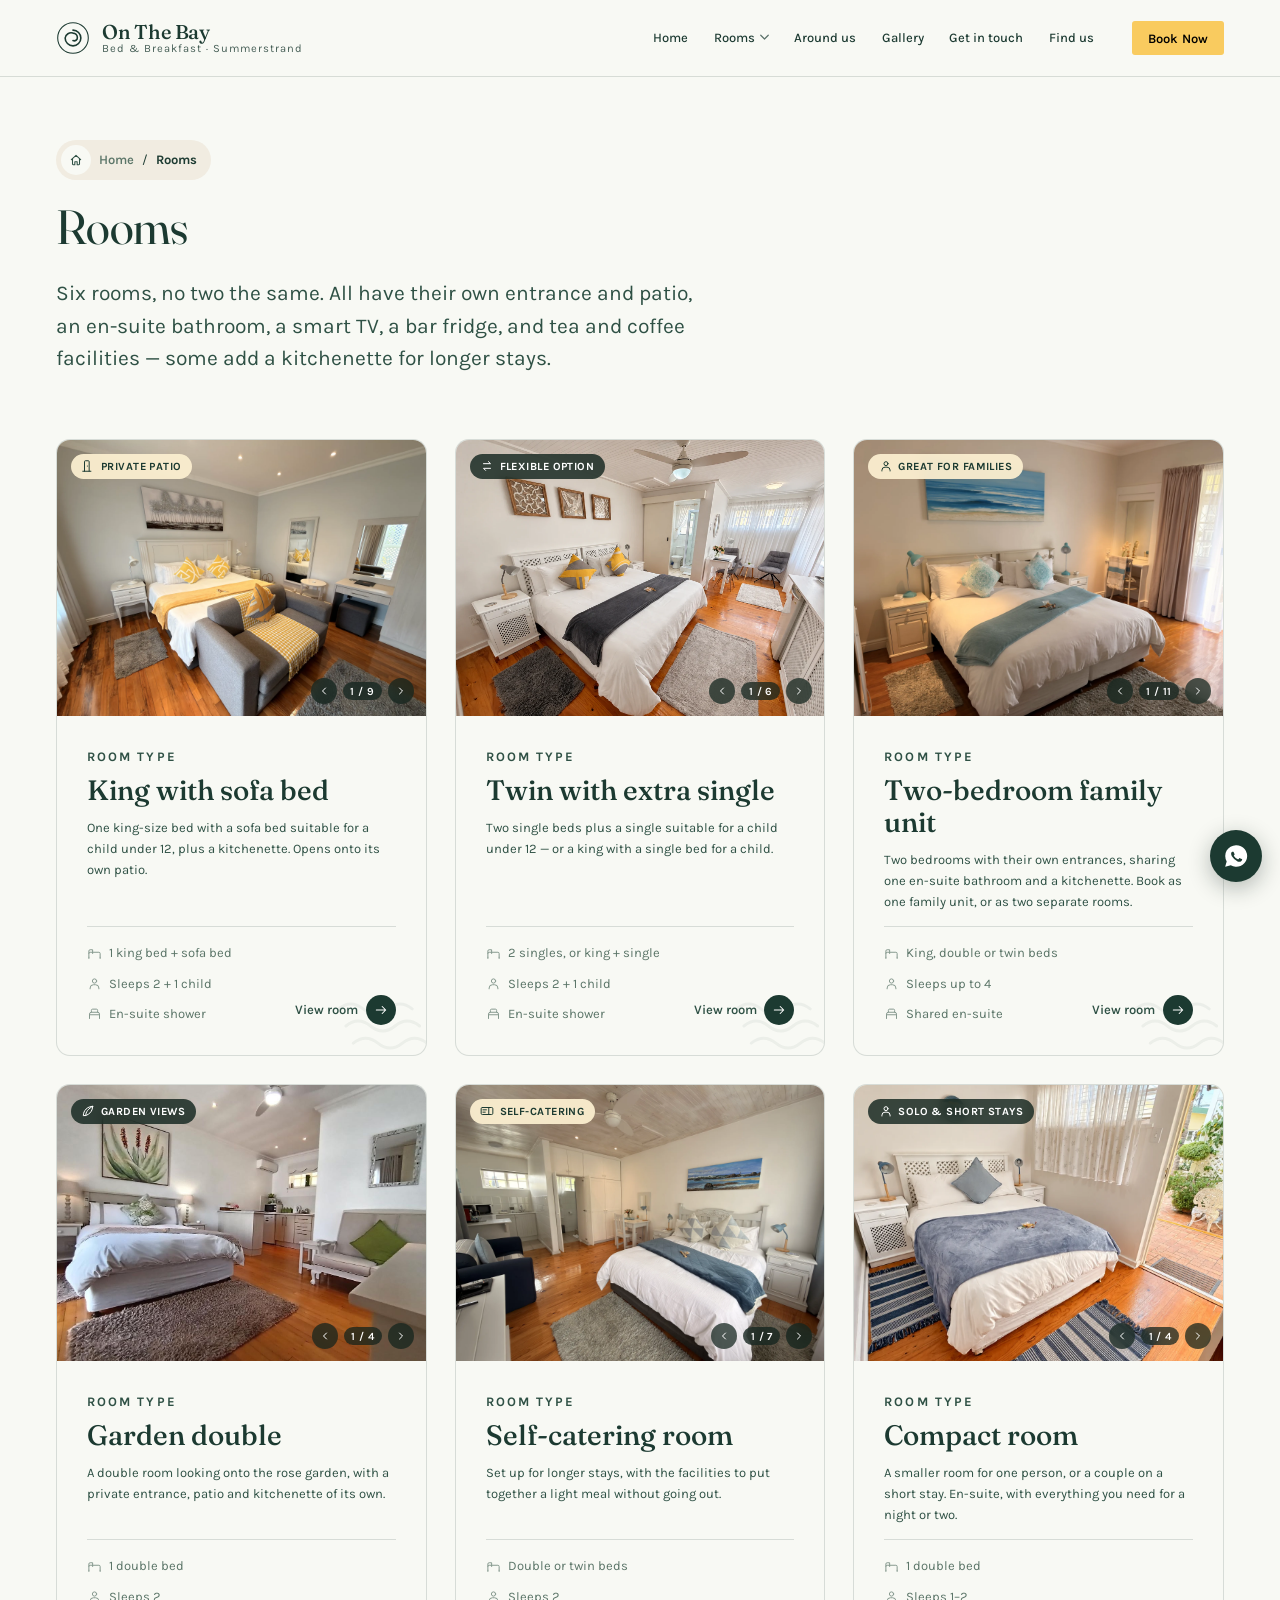
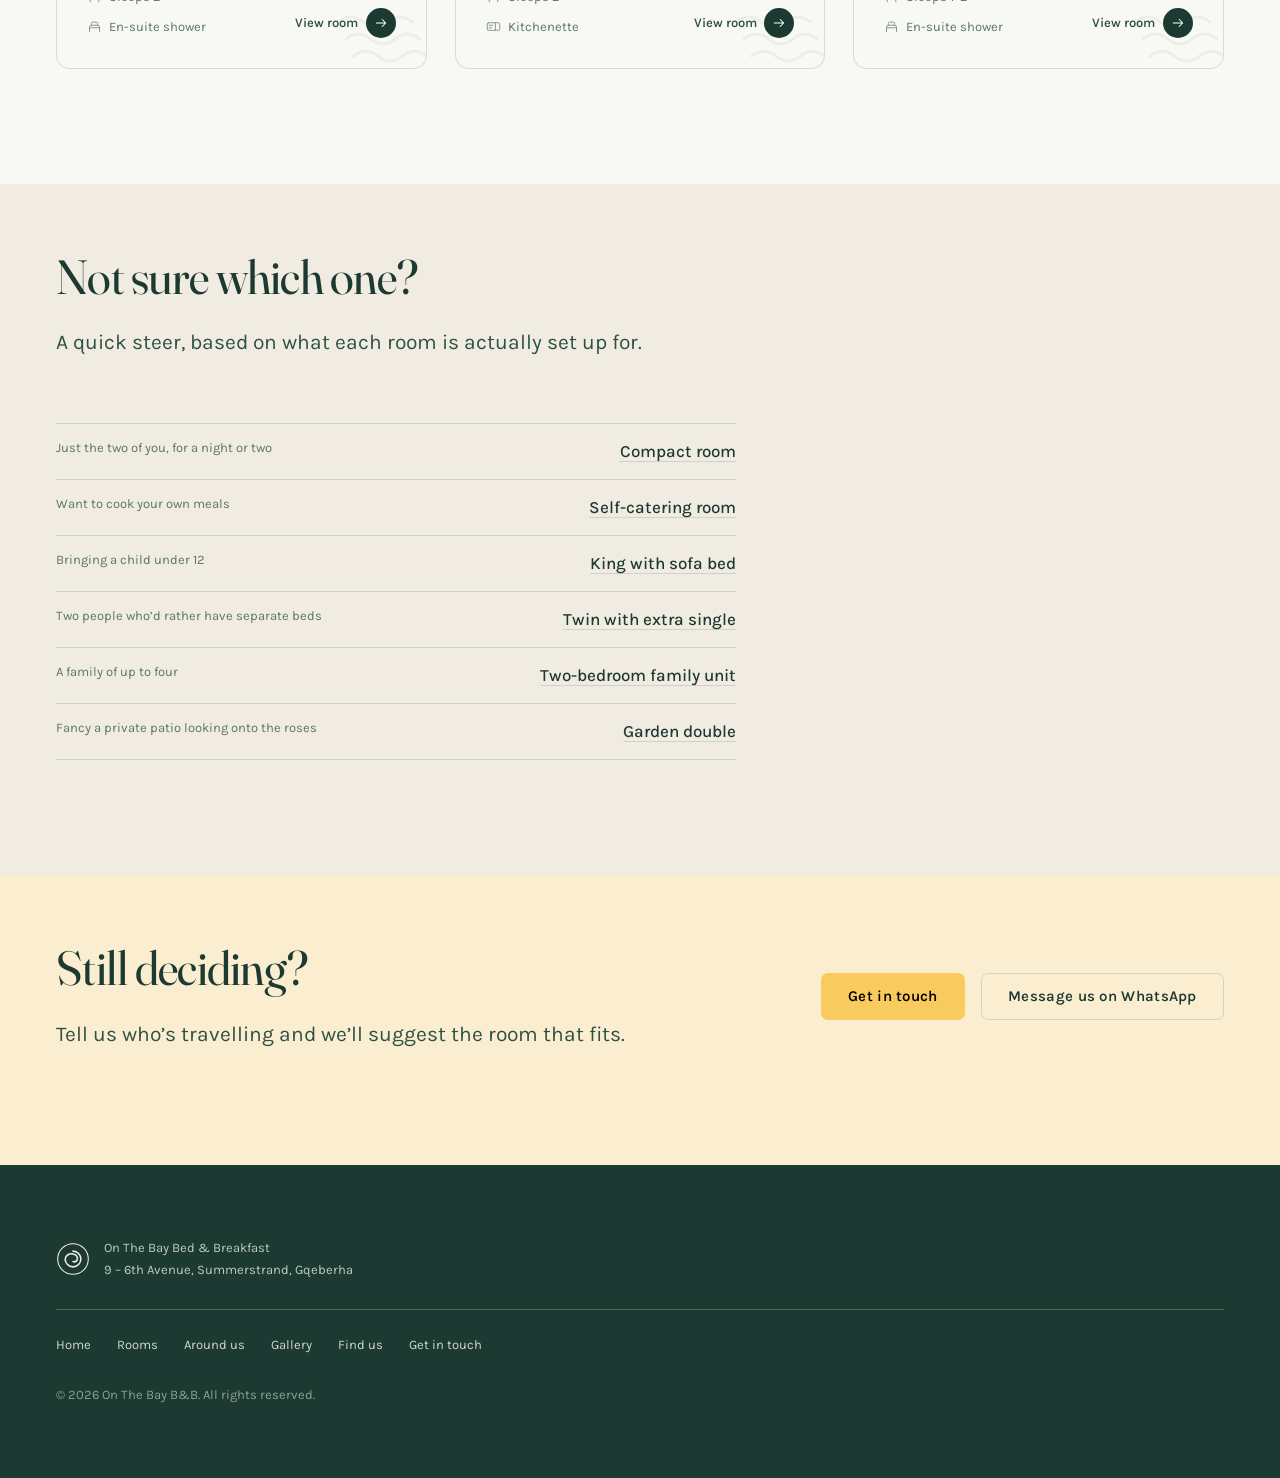
==== commit 8ef1be41: "update" ====
--- a/rooms/index.html
+++ b/rooms/index.html
@@ -97,7 +97,7 @@
         <div class="room-body">
           <p class="eyebrow">Room type</p>
           <h3>King with sofa bed</h3>
-          <p>One king-size bed with a sofa bed suitable for a child under 12. Opens onto its own patio.</p>
+          <p>One king-size bed with a sofa bed suitable for a child under 12, plus a kitchenette. Opens onto its own patio.</p>
           <div class="room-tag">
             <ul class="spec">
               <li><svg viewBox="0 0 24 24" aria-hidden="true" fill="none" stroke="currentColor" stroke-width="1.6" stroke-linecap="round" stroke-linejoin="round"><path d="M3 18v-6a2 2 0 0 1 2-2h14a2 2 0 0 1 2 2v6"/><path d="M3 18v2M21 18v2"/><path d="M3 12V8a2 2 0 0 1 2-2h4v6"/></svg>1 king bed + sofa bed</li>
@@ -172,7 +172,7 @@
         <div class="room-body">
           <p class="eyebrow">Room type</p>
           <h3>Garden double</h3>
-          <p>A double room looking onto the rose garden, with a private entrance and patio of its own.</p>
+          <p>A double room looking onto the rose garden, with a private entrance, patio and kitchenette of its own.</p>
           <div class="room-tag">
             <ul class="spec">
               <li><svg viewBox="0 0 24 24" aria-hidden="true" fill="none" stroke="currentColor" stroke-width="1.6" stroke-linecap="round" stroke-linejoin="round"><path d="M3 18v-6a2 2 0 0 1 2-2h14a2 2 0 0 1 2 2v6"/><path d="M3 18v2M21 18v2"/><path d="M3 12V8a2 2 0 0 1 2-2h4v6"/></svg>1 double bed</li>
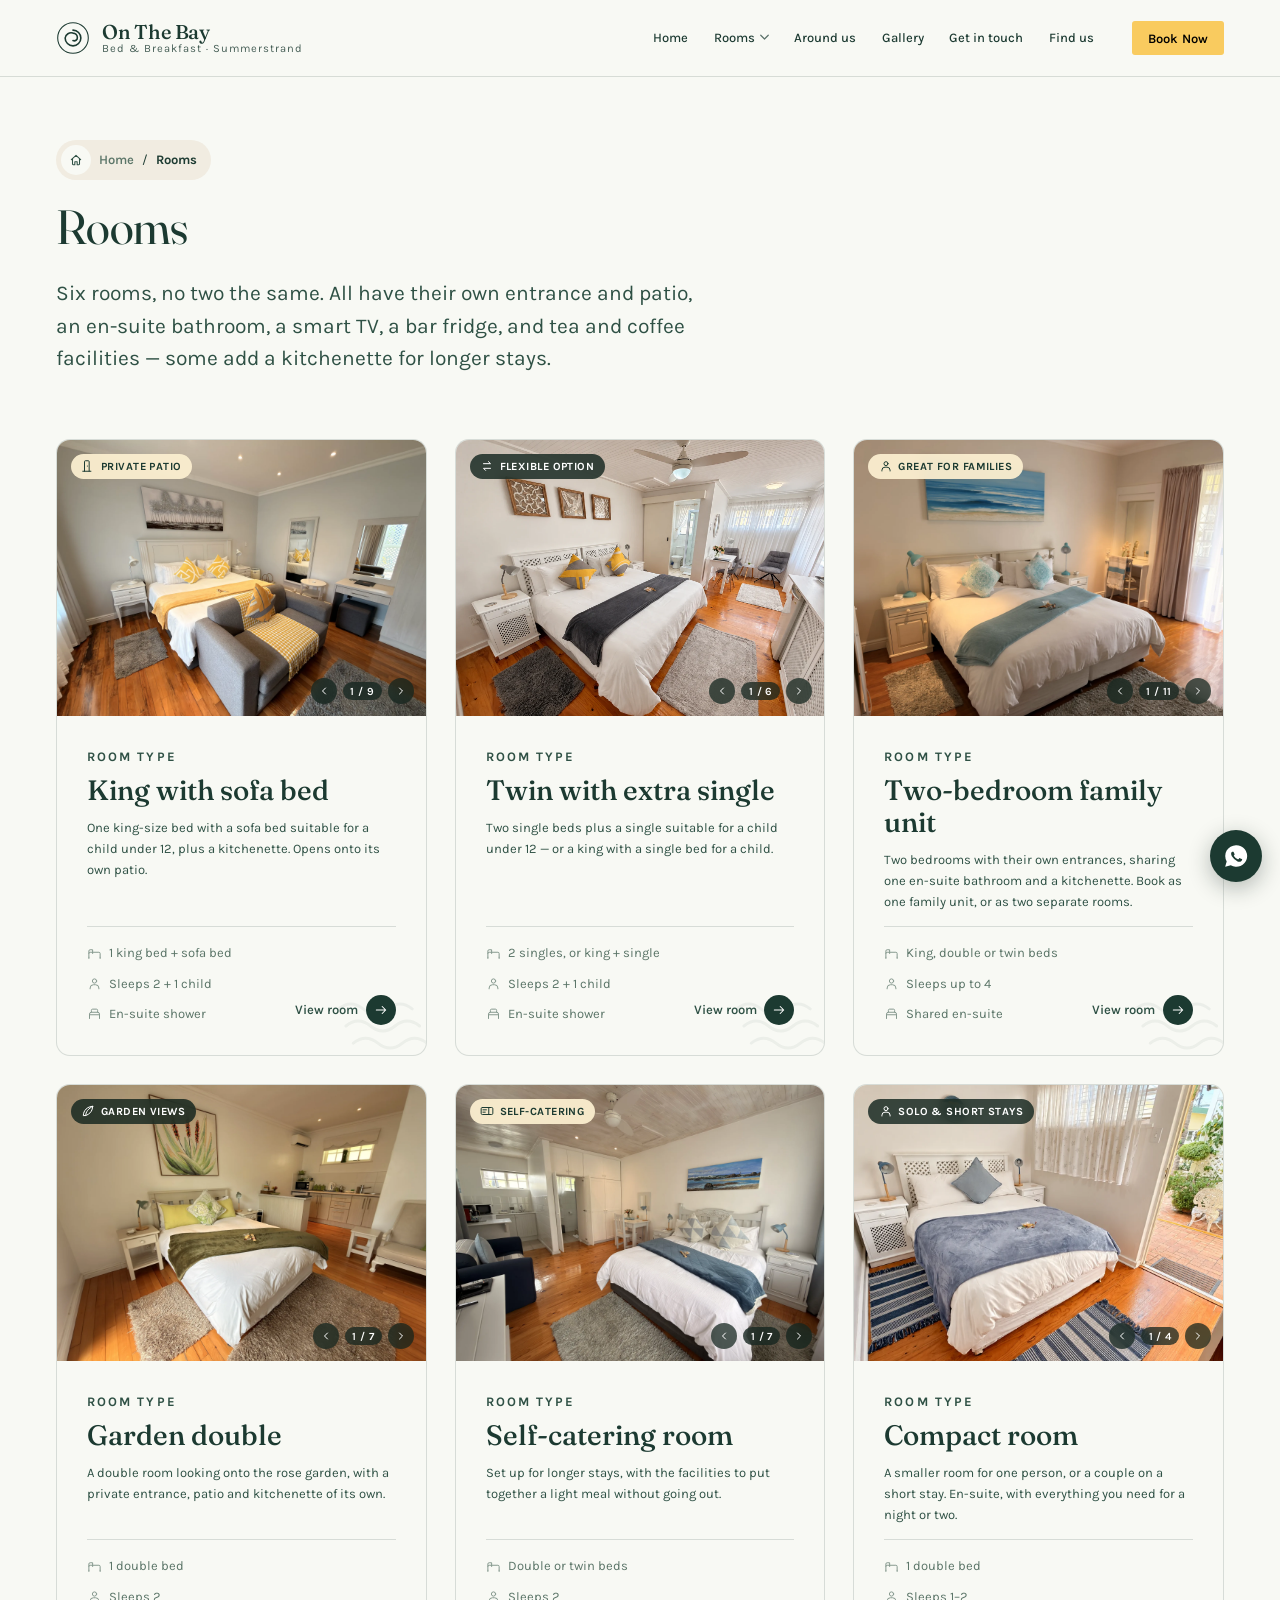
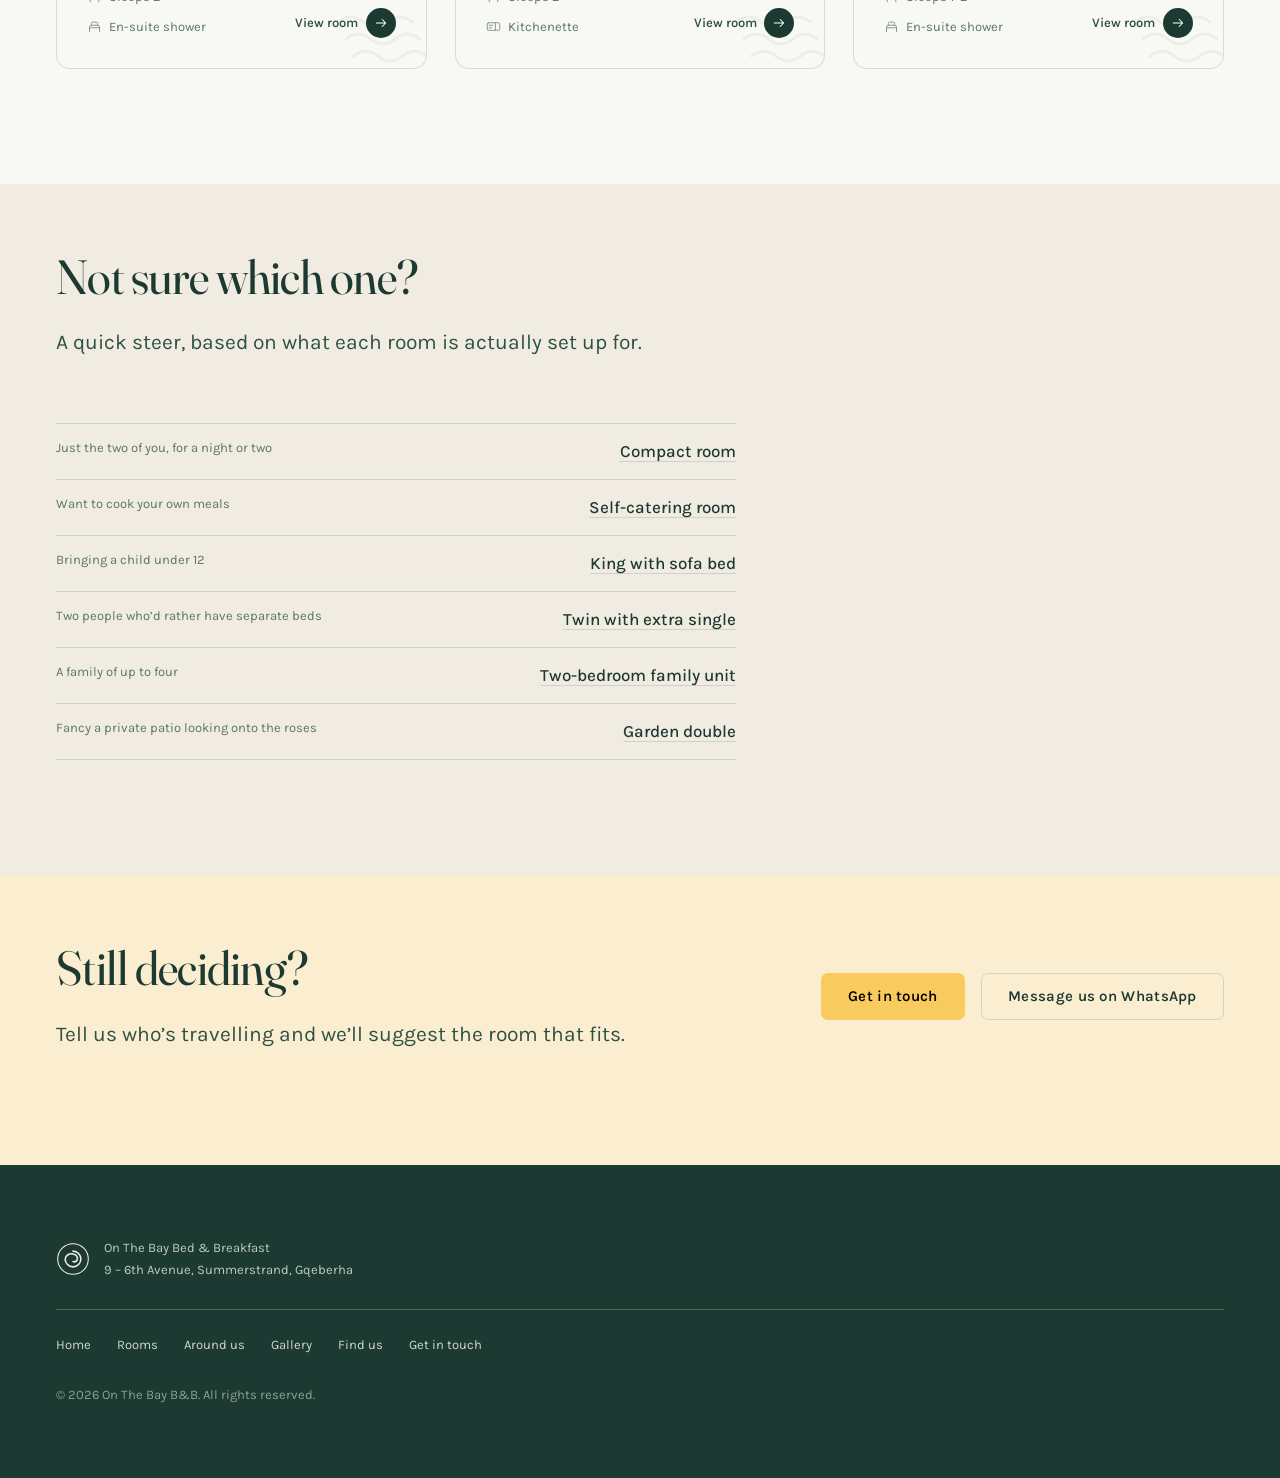
==== commit d9b7cdcd: "photo update room 4" ====
--- a/rooms/index.html
+++ b/rooms/index.html
@@ -160,12 +160,12 @@
       </a>
 
       <a class="room" href="garden-double">
-        <div class="room-img" data-room-carousel data-slug="garden-double" data-count="4" data-ext="jpg" data-alt="Garden double room">
-          <img src="../images/rooms/garden-double/1.jpg" width="1100" height="825" alt="Garden double room" loading="lazy">
+        <div class="room-img" data-room-carousel data-slug="garden-double" data-count="7" data-ext="webp" data-alt="Garden double room">
+          <img src="../images/rooms/garden-double/1.webp" width="2000" height="1500" alt="Garden double room" loading="lazy">
           <span class="room-badge room-badge--dark"><svg viewBox="0 0 24 24" aria-hidden="true" fill="none" stroke="currentColor" stroke-width="1.7" stroke-linecap="round" stroke-linejoin="round"><path d="M20 4C11 4 4 11 4 20c9 0 16-7 16-16z"/><path d="M8 20C8 13 13 8 20 4"/></svg>Garden views</span>
           <div class="room-carousel" aria-hidden="true">
             <button type="button" class="room-carousel-btn room-carousel-prev" aria-label="Previous photo of Garden double"><svg viewBox="0 0 24 24" aria-hidden="true" fill="none" stroke="currentColor" stroke-width="2" stroke-linecap="round" stroke-linejoin="round"><path d="M15 6l-6 6 6 6"/></svg></button>
-            <span class="room-carousel-count">1 / 4</span>
+            <span class="room-carousel-count">1 / 7</span>
             <button type="button" class="room-carousel-btn room-carousel-next" aria-label="Next photo of Garden double"><svg viewBox="0 0 24 24" aria-hidden="true" fill="none" stroke="currentColor" stroke-width="2" stroke-linecap="round" stroke-linejoin="round"><path d="M9 6l6 6-6 6"/></svg></button>
           </div>
         </div>
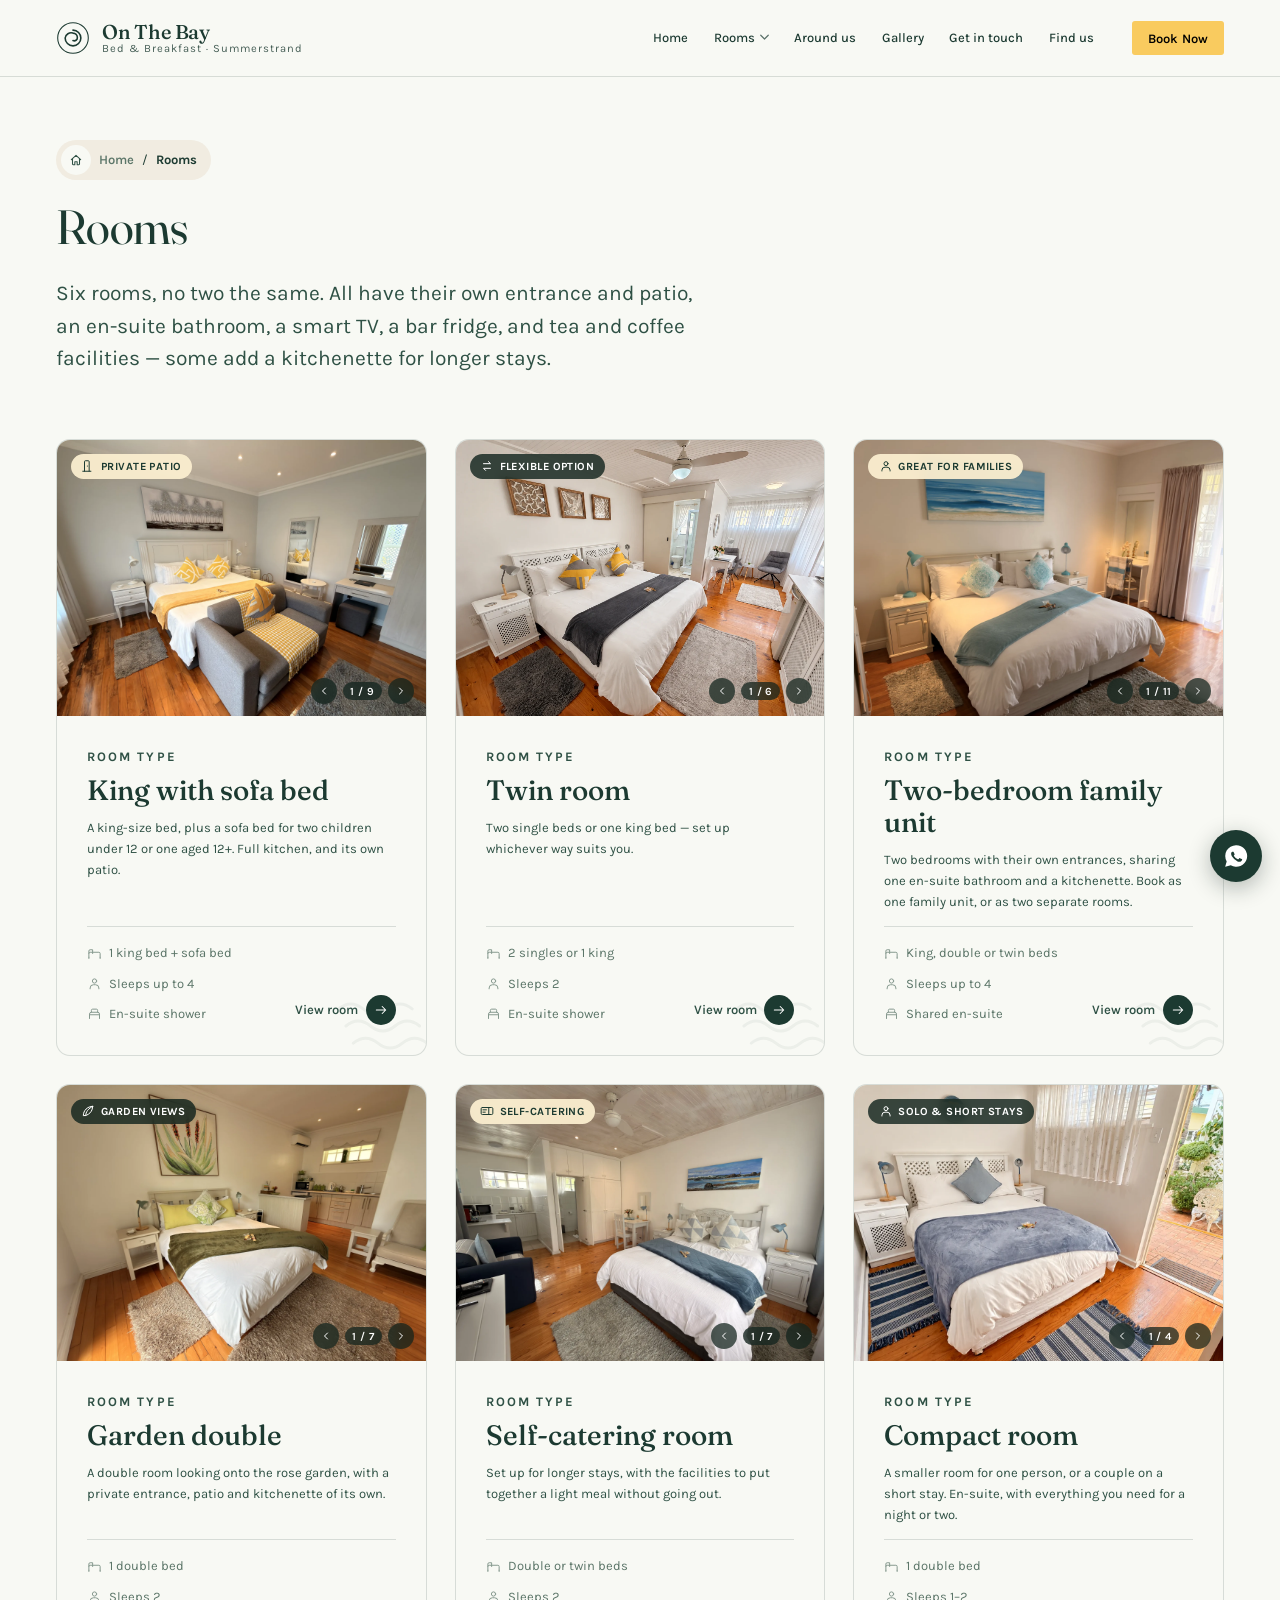
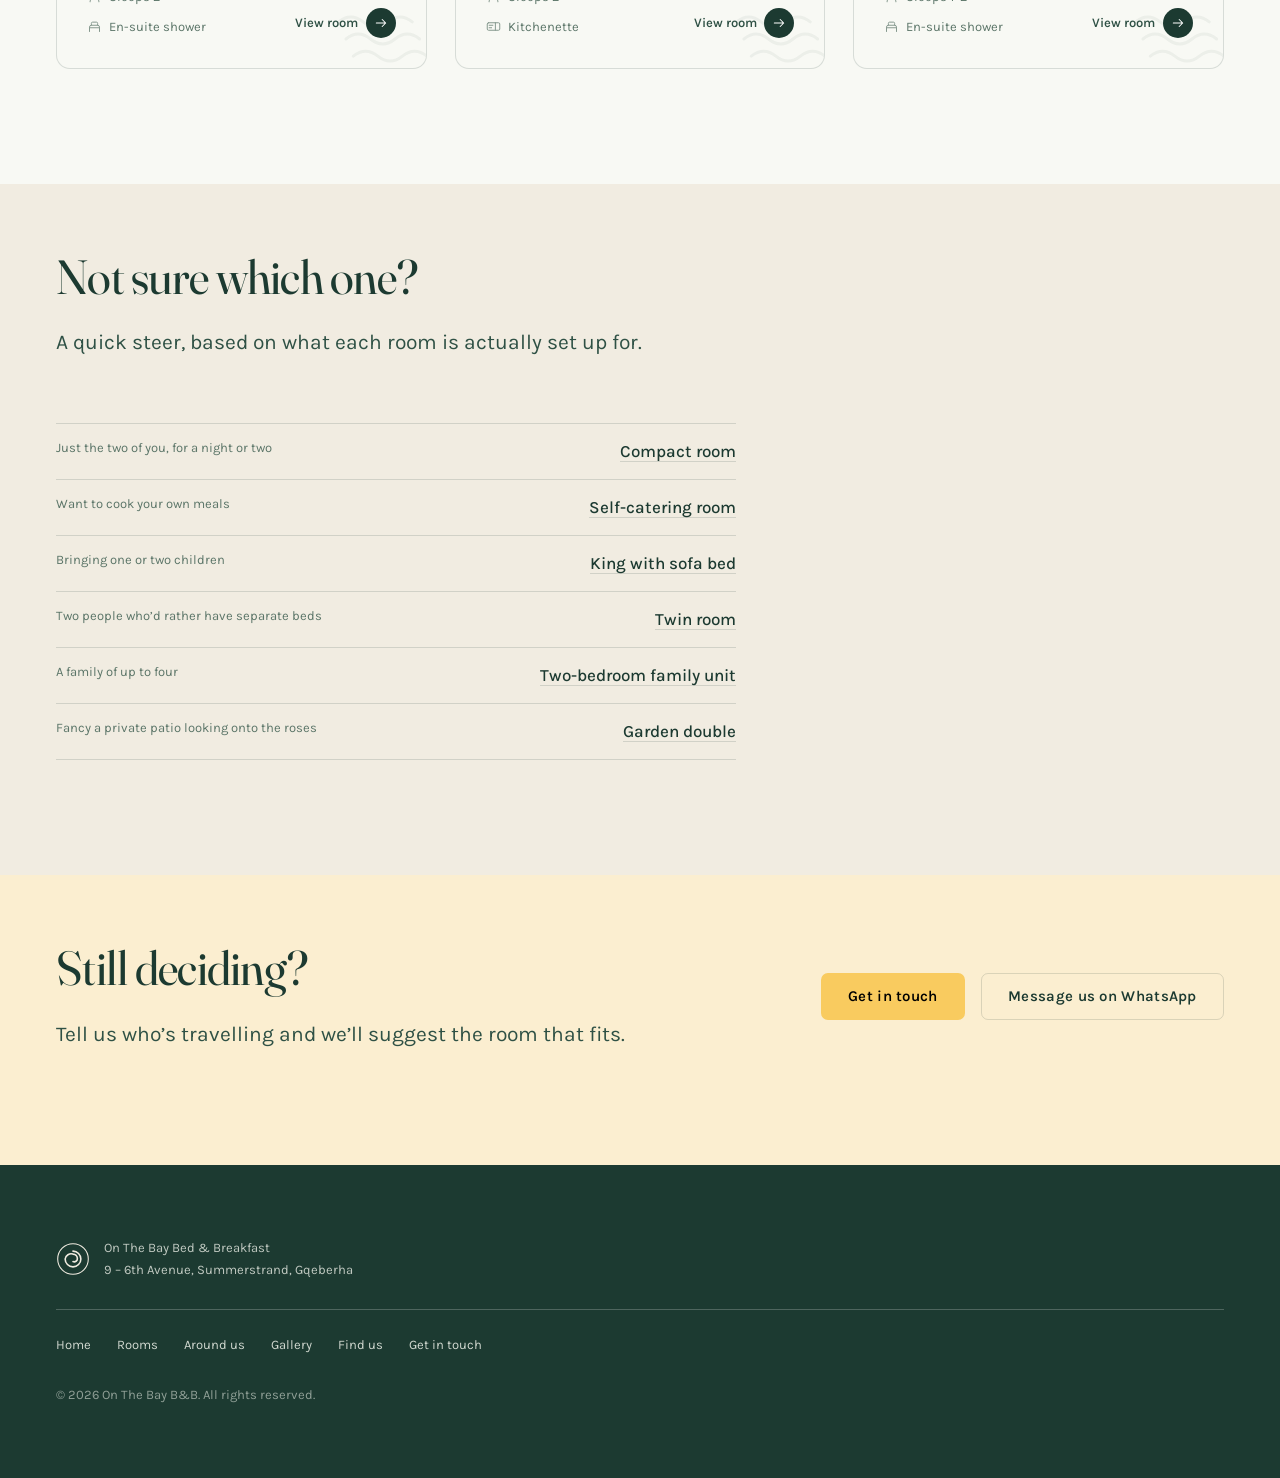
==== commit 6f59e898: "update" ====
--- a/rooms/index.html
+++ b/rooms/index.html
@@ -44,7 +44,7 @@
         <a href="./" class="nav-trigger" aria-current="page">Rooms <svg class="nav-caret" viewBox="0 0 12 8" aria-hidden="true" focusable="false"><path d="M1 1l5 5 5-5" fill="none" stroke="currentColor" stroke-width="1.6" stroke-linecap="round" stroke-linejoin="round"/></svg></a>
         <div class="nav-dropdown">
           <a href="king-sofa">King with sofa bed</a>
-          <a href="twin">Twin with extra single</a>
+          <a href="twin">Twin room</a>
           <a href="family-unit">Two-bedroom family unit</a>
           <a href="garden-double">Garden double</a>
           <a href="self-catering">Self-catering room</a>
@@ -97,11 +97,11 @@
         <div class="room-body">
           <p class="eyebrow">Room type</p>
           <h3>King with sofa bed</h3>
-          <p>One king-size bed with a sofa bed suitable for a child under 12, plus a kitchenette. Opens onto its own patio.</p>
+          <p>A king-size bed, plus a sofa bed for two children under 12 or one aged 12+. Full kitchen, and its own patio.</p>
           <div class="room-tag">
             <ul class="spec">
               <li><svg viewBox="0 0 24 24" aria-hidden="true" fill="none" stroke="currentColor" stroke-width="1.6" stroke-linecap="round" stroke-linejoin="round"><path d="M3 18v-6a2 2 0 0 1 2-2h14a2 2 0 0 1 2 2v6"/><path d="M3 18v2M21 18v2"/><path d="M3 12V8a2 2 0 0 1 2-2h4v6"/></svg>1 king bed + sofa bed</li>
-              <li><svg viewBox="0 0 24 24" aria-hidden="true" fill="none" stroke="currentColor" stroke-width="1.6" stroke-linecap="round" stroke-linejoin="round"><circle cx="12" cy="8" r="3.4"/><path d="M5 20.5v-1.2a5.3 5.3 0 0 1 5.3-5.3h3.4a5.3 5.3 0 0 1 5.3 5.3v1.2"/></svg>Sleeps 2 + 1 child</li>
+              <li><svg viewBox="0 0 24 24" aria-hidden="true" fill="none" stroke="currentColor" stroke-width="1.6" stroke-linecap="round" stroke-linejoin="round"><circle cx="12" cy="8" r="3.4"/><path d="M5 20.5v-1.2a5.3 5.3 0 0 1 5.3-5.3h3.4a5.3 5.3 0 0 1 5.3 5.3v1.2"/></svg>Sleeps up to 4</li>
               <li><svg viewBox="0 0 24 24" aria-hidden="true" fill="none" stroke="currentColor" stroke-width="1.6" stroke-linecap="round" stroke-linejoin="round"><path d="M4 20v-7a3 3 0 0 1 3-3h10a3 3 0 0 1 3 3v7M4 14h16M7 10V7a2 2 0 0 1 2-2h6a2 2 0 0 1 2 2v3"/></svg>En-suite shower</li>
             </ul>
             <span class="room-view">View room <span class="room-view-arrow" aria-hidden="true"><svg viewBox="0 0 24 24" aria-hidden="true" fill="none" stroke="currentColor" stroke-width="1.8" stroke-linecap="round" stroke-linejoin="round"><path d="M4 12h16M14 6l6 6-6 6"/></svg></span></span>
@@ -110,23 +110,23 @@
       </a>
 
       <a class="room" href="twin">
-        <div class="room-img" data-room-carousel data-slug="twin" data-count="6" data-ext="webp" data-alt="Twin room with an extra single bed">
-          <img src="../images/rooms/twin/1.webp" width="1448" height="1086" alt="Twin room with an extra single bed" loading="lazy">
+        <div class="room-img" data-room-carousel data-slug="twin" data-count="6" data-ext="webp" data-alt="Twin room">
+          <img src="../images/rooms/twin/1.webp" width="1448" height="1086" alt="Twin room" loading="lazy">
           <span class="room-badge room-badge--dark"><svg viewBox="0 0 24 24" aria-hidden="true" fill="none" stroke="currentColor" stroke-width="1.7" stroke-linecap="round" stroke-linejoin="round"><path d="M6 8h12l-3.5-3.5"/><path d="M18 16H6l3.5 3.5"/></svg>Flexible option</span>
           <div class="room-carousel" aria-hidden="true">
-            <button type="button" class="room-carousel-btn room-carousel-prev" aria-label="Previous photo of Twin with extra single"><svg viewBox="0 0 24 24" aria-hidden="true" fill="none" stroke="currentColor" stroke-width="2" stroke-linecap="round" stroke-linejoin="round"><path d="M15 6l-6 6 6 6"/></svg></button>
+            <button type="button" class="room-carousel-btn room-carousel-prev" aria-label="Previous photo of Twin room"><svg viewBox="0 0 24 24" aria-hidden="true" fill="none" stroke="currentColor" stroke-width="2" stroke-linecap="round" stroke-linejoin="round"><path d="M15 6l-6 6 6 6"/></svg></button>
             <span class="room-carousel-count">1 / 6</span>
-            <button type="button" class="room-carousel-btn room-carousel-next" aria-label="Next photo of Twin with extra single"><svg viewBox="0 0 24 24" aria-hidden="true" fill="none" stroke="currentColor" stroke-width="2" stroke-linecap="round" stroke-linejoin="round"><path d="M9 6l6 6-6 6"/></svg></button>
-          </div>
-        </div>
-        <div class="room-body">
-          <p class="eyebrow">Room type</p>
-          <h3>Twin with extra single</h3>
-          <p>Two single beds plus a single suitable for a child under 12 &mdash; or a king with a single bed for a child.</p>
-          <div class="room-tag">
-            <ul class="spec">
-              <li><svg viewBox="0 0 24 24" aria-hidden="true" fill="none" stroke="currentColor" stroke-width="1.6" stroke-linecap="round" stroke-linejoin="round"><path d="M3 18v-6a2 2 0 0 1 2-2h14a2 2 0 0 1 2 2v6"/><path d="M3 18v2M21 18v2"/><path d="M3 12V8a2 2 0 0 1 2-2h4v6"/></svg>2 singles, or king + single</li>
-              <li><svg viewBox="0 0 24 24" aria-hidden="true" fill="none" stroke="currentColor" stroke-width="1.6" stroke-linecap="round" stroke-linejoin="round"><circle cx="12" cy="8" r="3.4"/><path d="M5 20.5v-1.2a5.3 5.3 0 0 1 5.3-5.3h3.4a5.3 5.3 0 0 1 5.3 5.3v1.2"/></svg>Sleeps 2 + 1 child</li>
+            <button type="button" class="room-carousel-btn room-carousel-next" aria-label="Next photo of Twin room"><svg viewBox="0 0 24 24" aria-hidden="true" fill="none" stroke="currentColor" stroke-width="2" stroke-linecap="round" stroke-linejoin="round"><path d="M9 6l6 6-6 6"/></svg></button>
+          </div>
+        </div>
+        <div class="room-body">
+          <p class="eyebrow">Room type</p>
+          <h3>Twin room</h3>
+          <p>Two single beds or one king bed &mdash; set up whichever way suits you.</p>
+          <div class="room-tag">
+            <ul class="spec">
+              <li><svg viewBox="0 0 24 24" aria-hidden="true" fill="none" stroke="currentColor" stroke-width="1.6" stroke-linecap="round" stroke-linejoin="round"><path d="M3 18v-6a2 2 0 0 1 2-2h14a2 2 0 0 1 2 2v6"/><path d="M3 18v2M21 18v2"/><path d="M3 12V8a2 2 0 0 1 2-2h4v6"/></svg>2 singles or 1 king</li>
+              <li><svg viewBox="0 0 24 24" aria-hidden="true" fill="none" stroke="currentColor" stroke-width="1.6" stroke-linecap="round" stroke-linejoin="round"><circle cx="12" cy="8" r="3.4"/><path d="M5 20.5v-1.2a5.3 5.3 0 0 1 5.3-5.3h3.4a5.3 5.3 0 0 1 5.3 5.3v1.2"/></svg>Sleeps 2</li>
               <li><svg viewBox="0 0 24 24" aria-hidden="true" fill="none" stroke="currentColor" stroke-width="1.6" stroke-linecap="round" stroke-linejoin="round"><path d="M4 20v-7a3 3 0 0 1 3-3h10a3 3 0 0 1 3 3v7M4 14h16M7 10V7a2 2 0 0 1 2-2h6a2 2 0 0 1 2 2v3"/></svg>En-suite shower</li>
             </ul>
             <span class="room-view">View room <span class="room-view-arrow" aria-hidden="true"><svg viewBox="0 0 24 24" aria-hidden="true" fill="none" stroke="currentColor" stroke-width="1.8" stroke-linecap="round" stroke-linejoin="round"><path d="M4 12h16M14 6l6 6-6 6"/></svg></span></span>
@@ -248,8 +248,8 @@
     <dl class="facts guide">
           <div><dt>Just the two of you, for a night or two</dt><dd><a href="compact-room">Compact room</a></dd></div>
           <div><dt>Want to cook your own meals</dt><dd><a href="self-catering">Self-catering room</a></dd></div>
-          <div><dt>Bringing a child under 12</dt><dd><a href="king-sofa">King with sofa bed</a></dd></div>
-          <div><dt>Two people who&rsquo;d rather have separate beds</dt><dd><a href="twin">Twin with extra single</a></dd></div>
+          <div><dt>Bringing one or two children</dt><dd><a href="king-sofa">King with sofa bed</a></dd></div>
+          <div><dt>Two people who&rsquo;d rather have separate beds</dt><dd><a href="twin">Twin room</a></dd></div>
           <div><dt>A family of up to four</dt><dd><a href="family-unit">Two-bedroom family unit</a></dd></div>
           <div><dt>Fancy a private patio looking onto the roses</dt><dd><a href="garden-double">Garden double</a></dd></div>
     </dl>
--- a/styles.css
+++ b/styles.css
@@ -726,6 +726,43 @@
   gap:clamp(28px,5vw,56px); align-items:start;
 }
 .roomlayout-main p{ color:var(--ink-soft); }
+
+/* Room "About" section. Every claim in the prose and the feature lists is
+   either already stated elsewhere on the site (spec, "In every room",
+   breakfast price) or visible in that room's own photos — nothing is
+   inferred beyond what a guest could check against the gallery below. */
+.room-about-title{
+  font-family:var(--serif); font-weight:400; color:var(--ink);
+  font-size:clamp(1.6rem,2.6vw,var(--t-3)); line-height:1.15; letter-spacing:-.01em;
+  margin:.35em 0 .55em;
+}
+.roomlayout-main .room-about-lede{ font-size:var(--t-1); line-height:1.5; color:var(--ink); }
+.room-feat{
+  display:grid; grid-template-columns:repeat(2,minmax(0,1fr)); gap:14px;
+  margin:2em 0 1.5em;
+}
+.room-feat-group{ background:var(--chalk); border-radius:14px; padding:18px 20px 16px; }
+.room-feat-h{
+  font:700 12px/1 var(--sans); letter-spacing:.14em; text-transform:uppercase;
+  color:var(--ink); margin:0 0 .9em;
+}
+.room-feat ul{ list-style:none; margin:0; padding:0; }
+.room-feat li{
+  position:relative; padding-left:1.5em; color:var(--ink-soft);
+  font-size:.975rem; line-height:1.45;
+}
+.room-feat li + li{ margin-top:.5em; }
+/* a drawn tick rather than an icon per line: one shape, inherits nothing,
+   and stays crisp at this size */
+.room-feat li::before{
+  content:""; position:absolute; left:.2em; top:.28em;
+  width:.34em; height:.66em; border:solid var(--sea); border-width:0 2px 2px 0;
+  transform:rotate(45deg);
+}
+.roomlayout-main .room-about-note{ font-size:var(--t--1); color:var(--ink-mute); }
+@media (max-width:620px){
+  .room-feat{ grid-template-columns:minmax(0,1fr); }
+}
 .roomlayout-aside{ position:sticky; top:116px; }
 
 .bookbox{
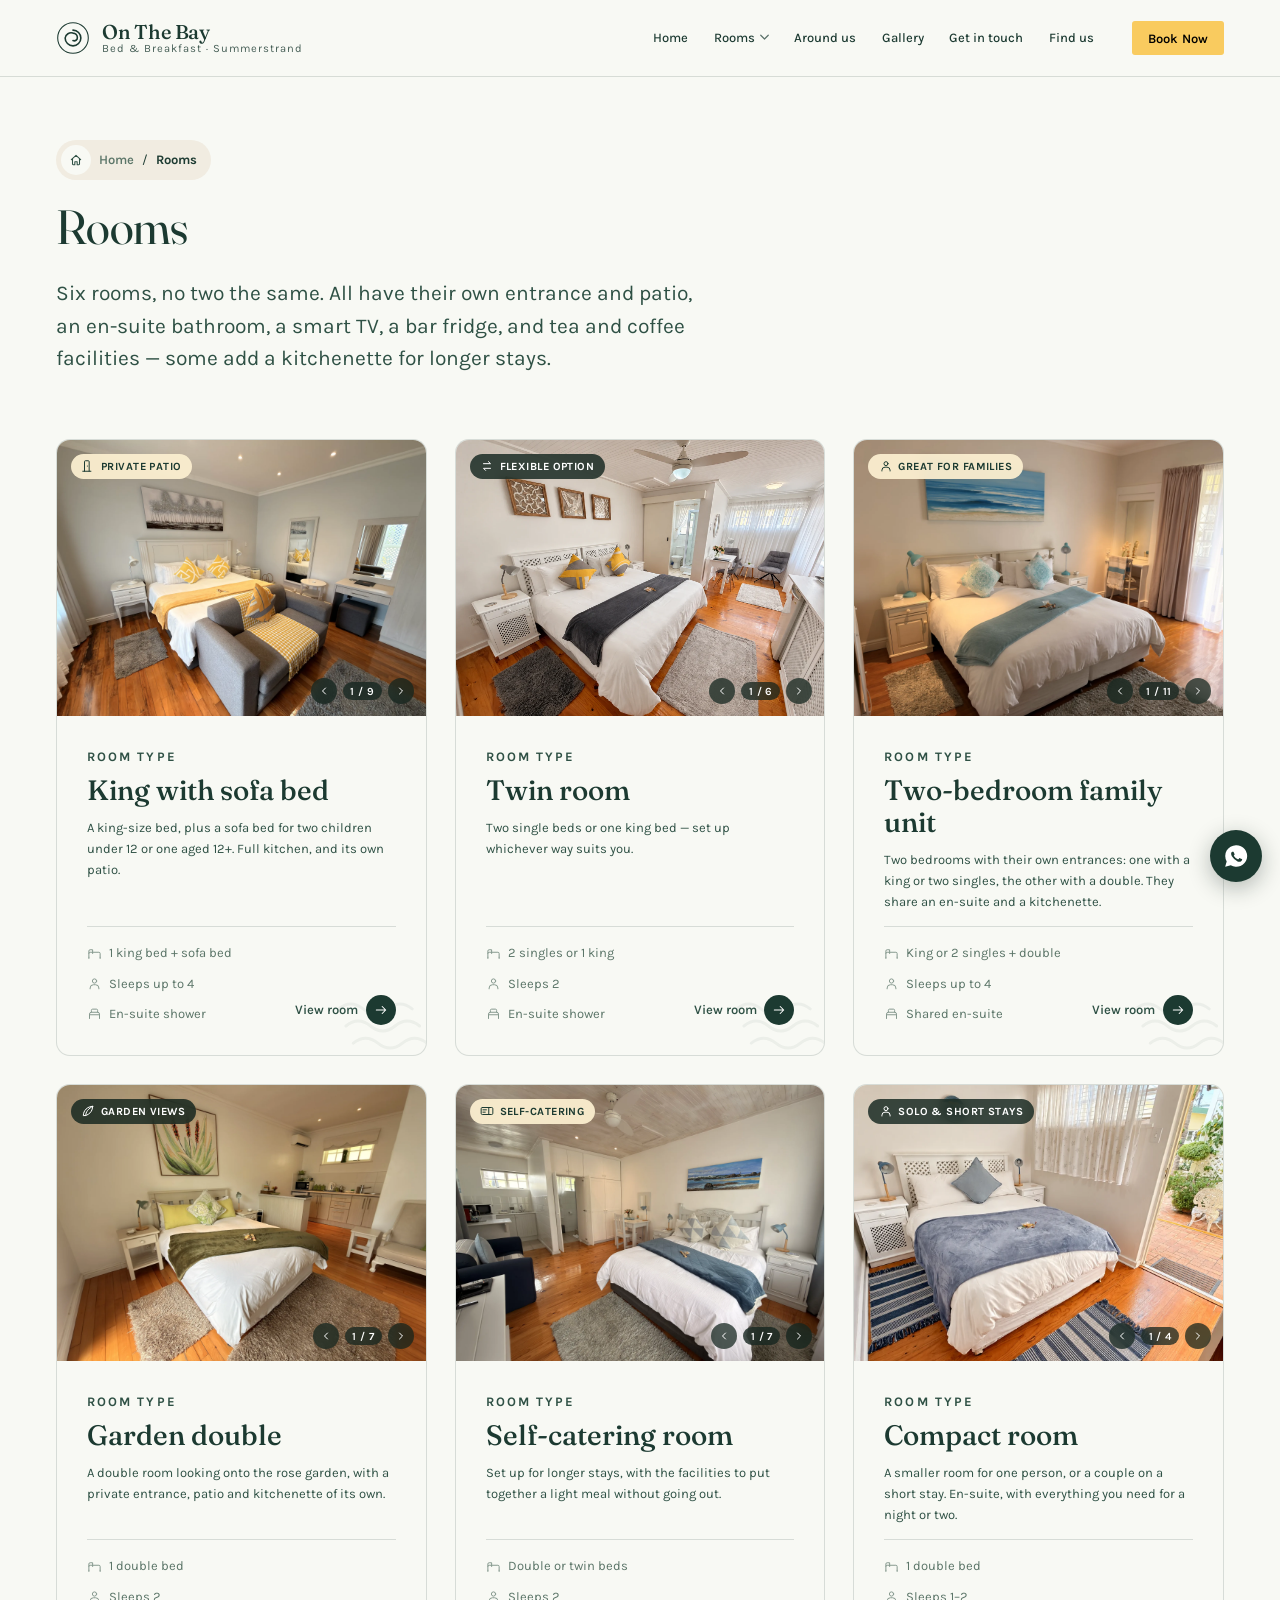
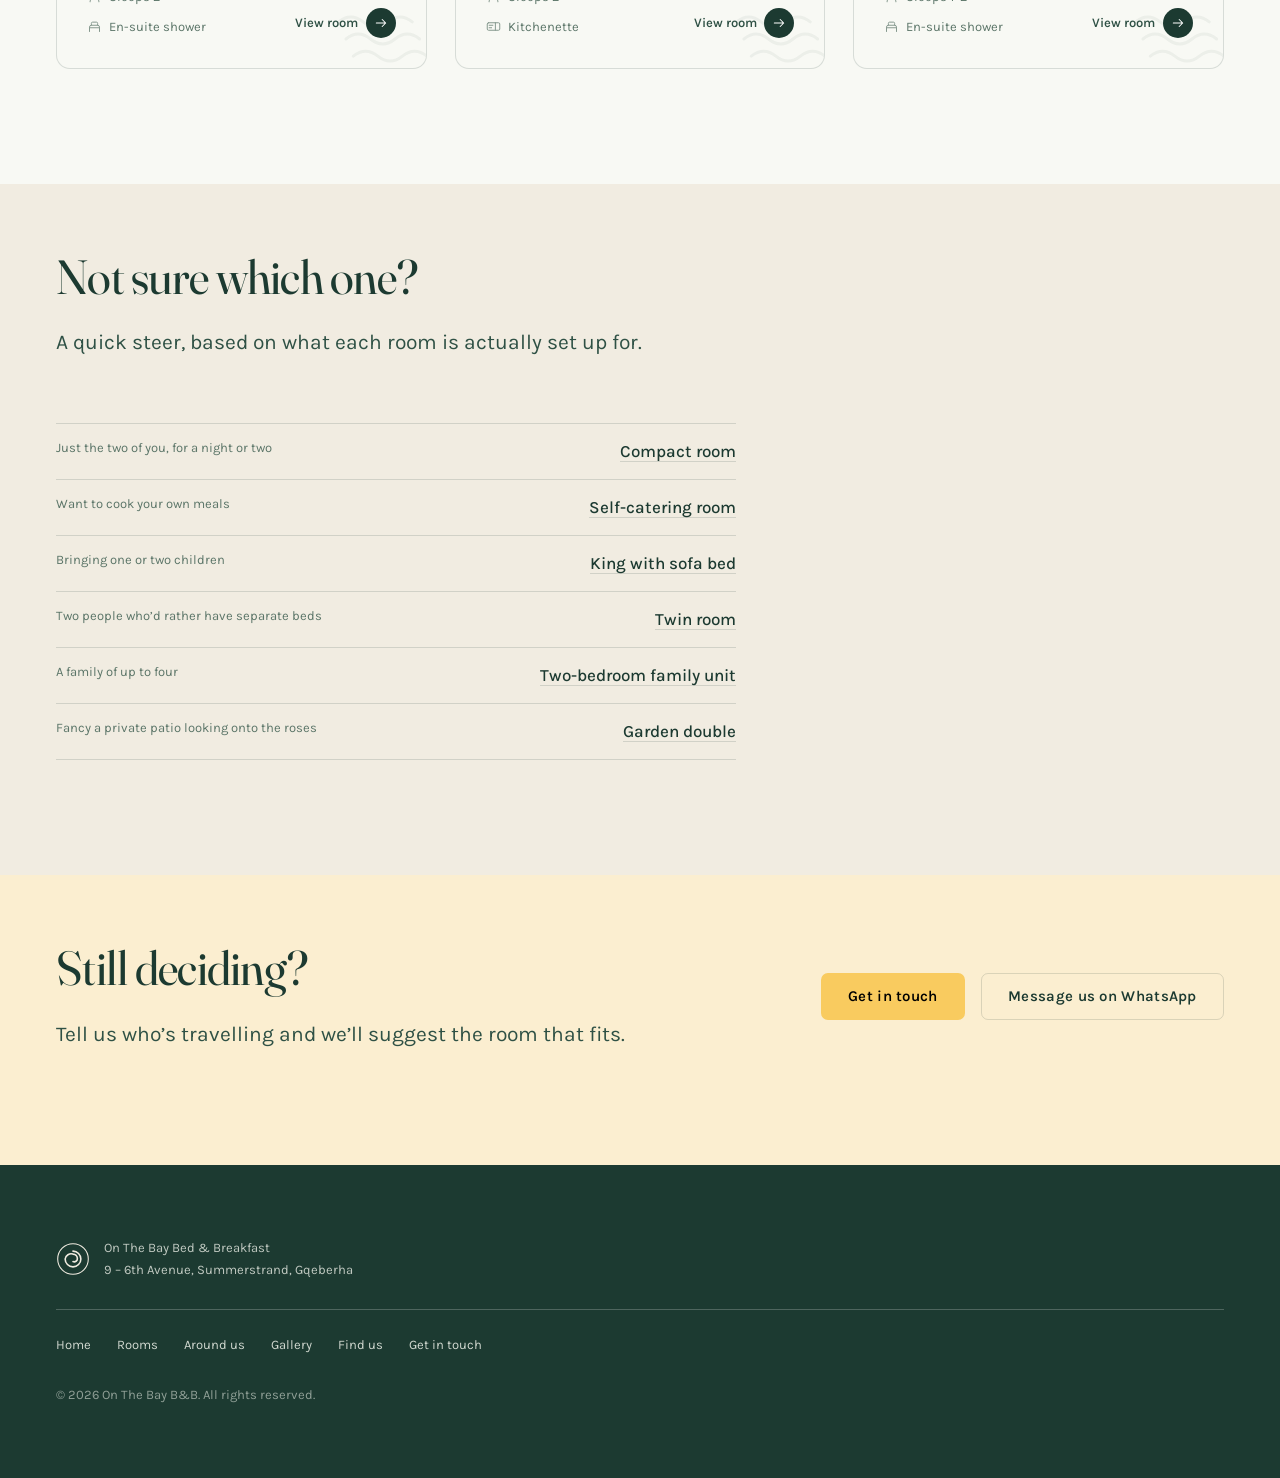
==== commit f8f137c2: "abouts" ====
--- a/rooms/index.html
+++ b/rooms/index.html
@@ -147,10 +147,10 @@
         <div class="room-body">
           <p class="eyebrow">Room type</p>
           <h3>Two-bedroom family unit</h3>
-          <p>Two bedrooms with their own entrances, sharing one en-suite bathroom and a kitchenette. Book as one family unit, or as two separate rooms.</p>
-          <div class="room-tag">
-            <ul class="spec">
-              <li><svg viewBox="0 0 24 24" aria-hidden="true" fill="none" stroke="currentColor" stroke-width="1.6" stroke-linecap="round" stroke-linejoin="round"><path d="M3 18v-6a2 2 0 0 1 2-2h14a2 2 0 0 1 2 2v6"/><path d="M3 18v2M21 18v2"/><path d="M3 12V8a2 2 0 0 1 2-2h4v6"/></svg>King, double or twin beds</li>
+          <p>Two bedrooms with their own entrances: one with a king or two singles, the other with a double. They share an en-suite and a kitchenette.</p>
+          <div class="room-tag">
+            <ul class="spec">
+              <li><svg viewBox="0 0 24 24" aria-hidden="true" fill="none" stroke="currentColor" stroke-width="1.6" stroke-linecap="round" stroke-linejoin="round"><path d="M3 18v-6a2 2 0 0 1 2-2h14a2 2 0 0 1 2 2v6"/><path d="M3 18v2M21 18v2"/><path d="M3 12V8a2 2 0 0 1 2-2h4v6"/></svg>King or 2 singles + double</li>
               <li><svg viewBox="0 0 24 24" aria-hidden="true" fill="none" stroke="currentColor" stroke-width="1.6" stroke-linecap="round" stroke-linejoin="round"><circle cx="12" cy="8" r="3.4"/><path d="M5 20.5v-1.2a5.3 5.3 0 0 1 5.3-5.3h3.4a5.3 5.3 0 0 1 5.3 5.3v1.2"/></svg>Sleeps up to 4</li>
               <li><svg viewBox="0 0 24 24" aria-hidden="true" fill="none" stroke="currentColor" stroke-width="1.6" stroke-linecap="round" stroke-linejoin="round"><path d="M4 20v-7a3 3 0 0 1 3-3h10a3 3 0 0 1 3 3v7M4 14h16M7 10V7a2 2 0 0 1 2-2h6a2 2 0 0 1 2 2v3"/></svg>Shared en-suite</li>
             </ul>
--- a/styles.css
+++ b/styles.css
@@ -736,7 +736,6 @@
   font-size:clamp(1.6rem,2.6vw,var(--t-3)); line-height:1.15; letter-spacing:-.01em;
   margin:.35em 0 .55em;
 }
-.roomlayout-main .room-about-lede{ font-size:var(--t-1); line-height:1.5; color:var(--ink); }
 .room-feat{
   display:grid; grid-template-columns:repeat(2,minmax(0,1fr)); gap:14px;
   margin:2em 0 1.5em;
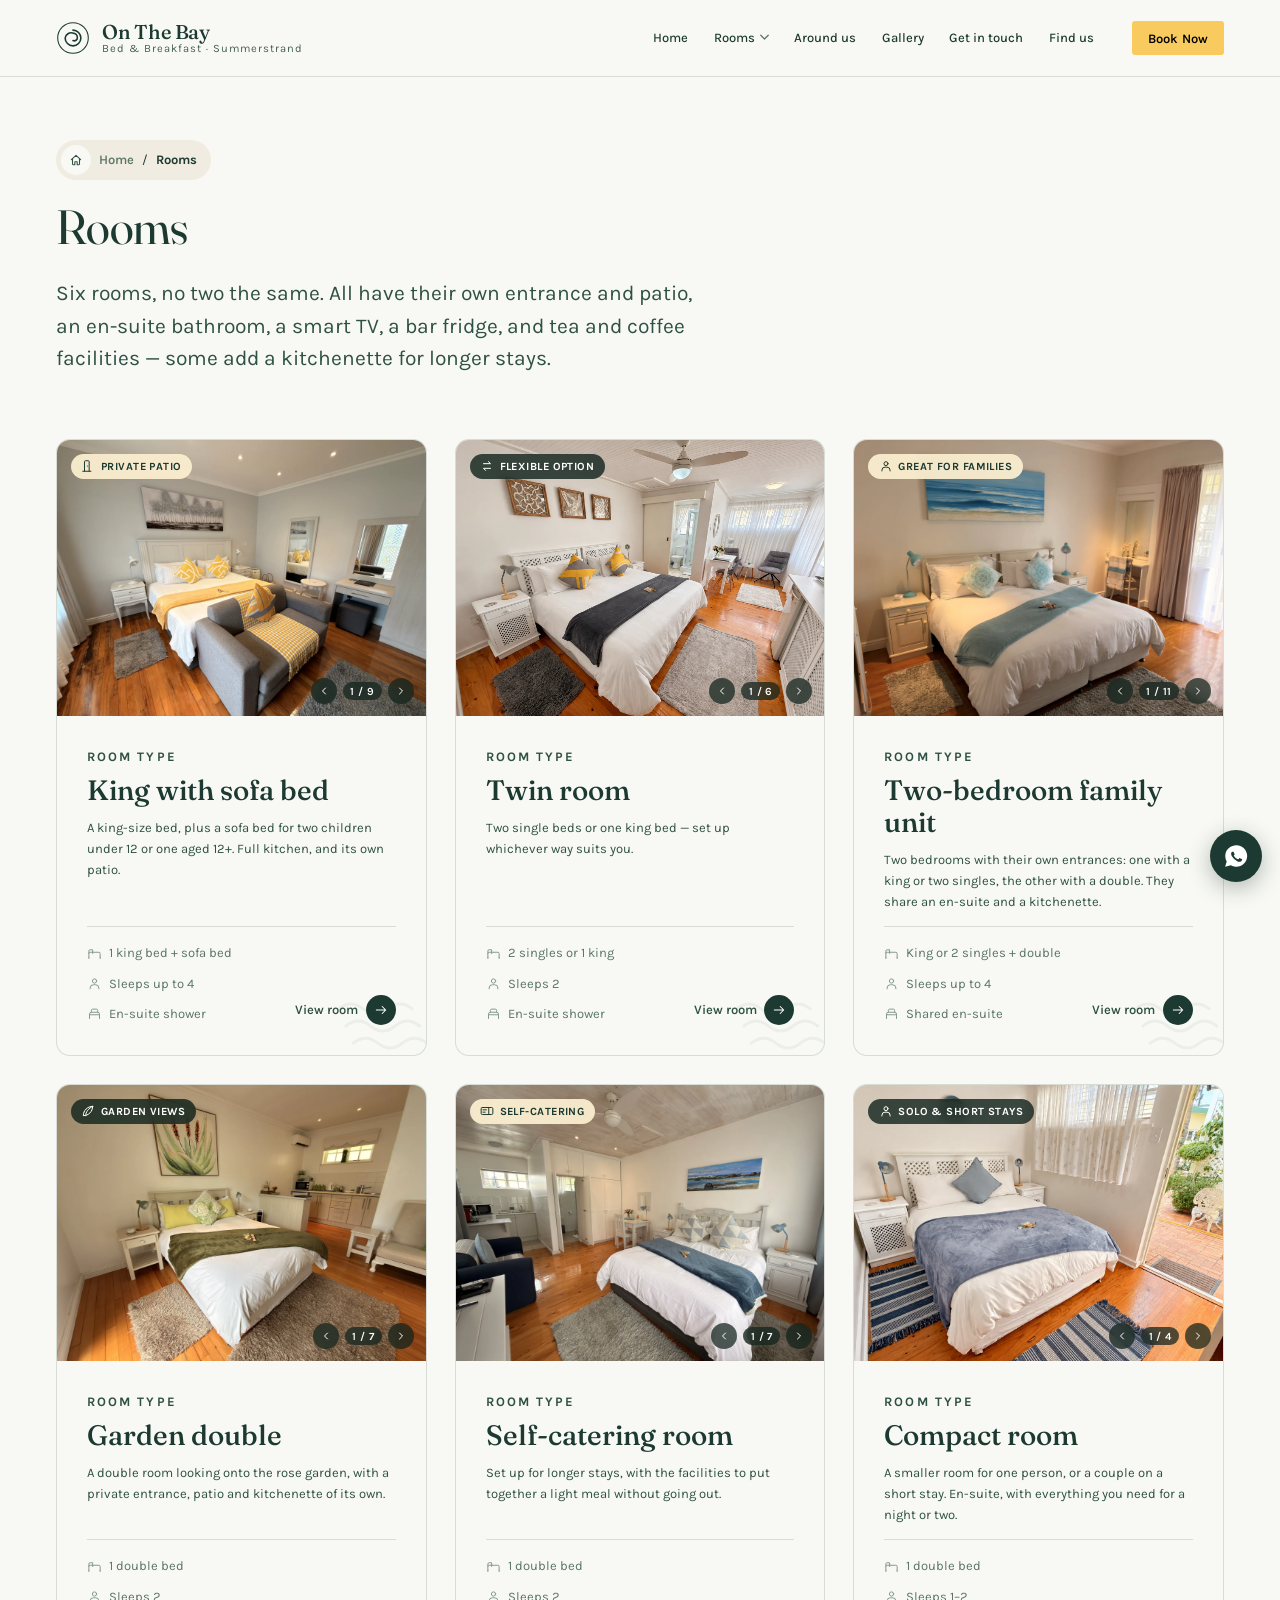
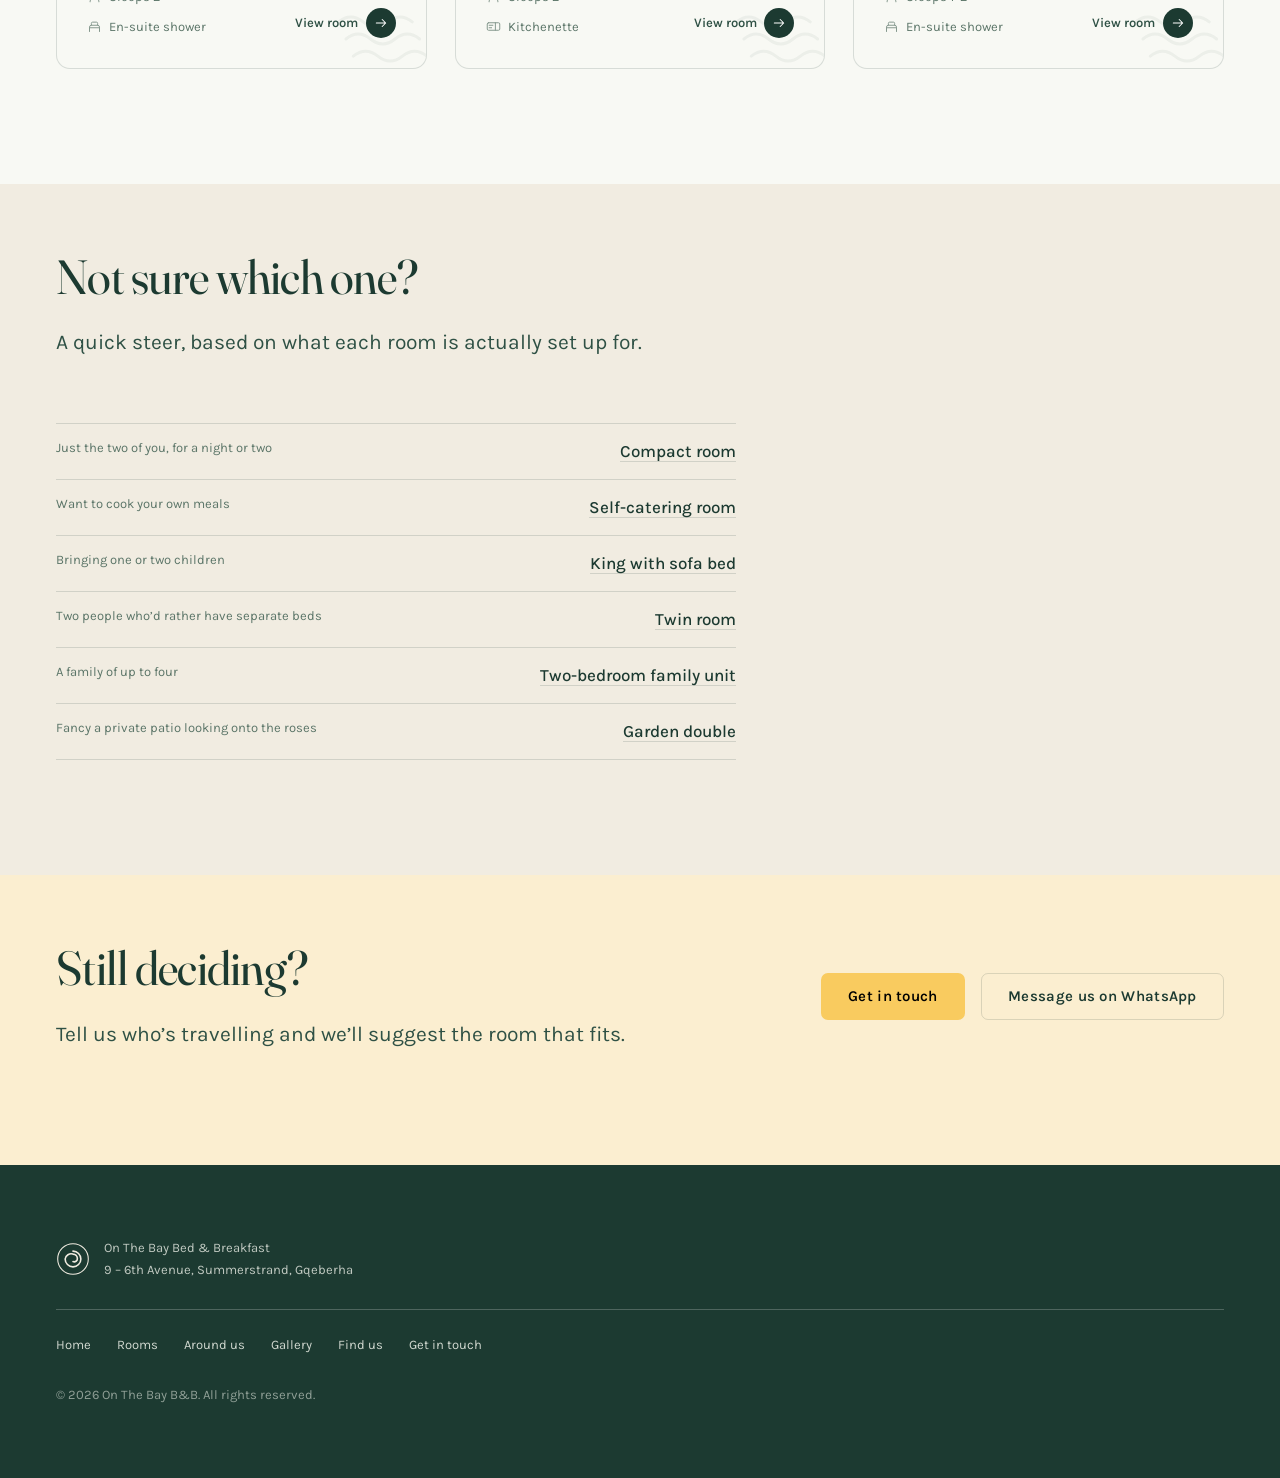
==== commit 4a7b9560: "fix" ====
--- a/rooms/index.html
+++ b/rooms/index.html
@@ -200,7 +200,7 @@
           <p>Set up for longer stays, with the facilities to put together a light meal without going out.</p>
           <div class="room-tag">
             <ul class="spec">
-              <li><svg viewBox="0 0 24 24" aria-hidden="true" fill="none" stroke="currentColor" stroke-width="1.6" stroke-linecap="round" stroke-linejoin="round"><path d="M3 18v-6a2 2 0 0 1 2-2h14a2 2 0 0 1 2 2v6"/><path d="M3 18v2M21 18v2"/><path d="M3 12V8a2 2 0 0 1 2-2h4v6"/></svg>Double or twin beds</li>
+              <li><svg viewBox="0 0 24 24" aria-hidden="true" fill="none" stroke="currentColor" stroke-width="1.6" stroke-linecap="round" stroke-linejoin="round"><path d="M3 18v-6a2 2 0 0 1 2-2h14a2 2 0 0 1 2 2v6"/><path d="M3 18v2M21 18v2"/><path d="M3 12V8a2 2 0 0 1 2-2h4v6"/></svg>1 double bed</li>
               <li><svg viewBox="0 0 24 24" aria-hidden="true" fill="none" stroke="currentColor" stroke-width="1.6" stroke-linecap="round" stroke-linejoin="round"><circle cx="12" cy="8" r="3.4"/><path d="M5 20.5v-1.2a5.3 5.3 0 0 1 5.3-5.3h3.4a5.3 5.3 0 0 1 5.3 5.3v1.2"/></svg>Sleeps 2</li>
               <li><svg viewBox="0 0 24 24" aria-hidden="true" fill="none" stroke="currentColor" stroke-width="1.6" stroke-linecap="round" stroke-linejoin="round"><rect x="2" y="6" width="20" height="12" rx="2"/><path d="M15 6v12M5 10h6M5 14h4"/></svg>Kitchenette</li>
             </ul>
--- a/styles.css
+++ b/styles.css
@@ -737,31 +737,44 @@
   margin:.35em 0 .55em;
 }
 .room-feat{
-  display:grid; grid-template-columns:repeat(2,minmax(0,1fr)); gap:14px;
+  display:grid; grid-template-columns:repeat(auto-fit,minmax(min(100%,300px),1fr)); gap:12px;
   margin:2em 0 1.5em;
 }
-.room-feat-group{ background:var(--chalk); border-radius:14px; padding:18px 20px 16px; }
+.room-feat-group{
+  display:grid; grid-template-columns:46px minmax(0,1fr); gap:14px; align-items:start;
+  background:rgba(241,236,225,.45); border:1px solid rgba(28,58,49,.08);
+  border-radius:14px; padding:15px 18px 16px 15px;
+}
+/* same translucent-ink circle as .bookbox-icon / .dist-icon, just larger */
+.room-feat-icon{
+  display:grid; place-items:center; width:46px; height:46px; border-radius:50%;
+  background:rgba(28,58,49,.08); color:var(--ink);
+}
+.room-feat-icon svg{ width:22px; height:22px; }
 .room-feat-h{
-  font:700 12px/1 var(--sans); letter-spacing:.14em; text-transform:uppercase;
-  color:var(--ink); margin:0 0 .9em;
+  font:700 12px/1 var(--sans); letter-spacing:.16em; text-transform:uppercase;
+  color:var(--ink); margin:.3em 0 .75em;
 }
 .room-feat ul{ list-style:none; margin:0; padding:0; }
 .room-feat li{
-  position:relative; padding-left:1.5em; color:var(--ink-soft);
-  font-size:.975rem; line-height:1.45;
-}
-.room-feat li + li{ margin-top:.5em; }
-/* a drawn tick rather than an icon per line: one shape, inherits nothing,
-   and stays crisp at this size */
+  position:relative; padding-left:1.6em; color:var(--ink-soft);
+  font-size:.9375rem; line-height:1.4;
+}
+.room-feat li + li{ margin-top:.35em; }
+/* a drawn tick rather than an icon per line: one shape, and it stays
+   crisp at this size */
 .room-feat li::before{
-  content:""; position:absolute; left:.2em; top:.28em;
-  width:.34em; height:.66em; border:solid var(--sea); border-width:0 2px 2px 0;
+  content:""; position:absolute; left:.25em; top:.25em;
+  width:.36em; height:.7em; border:solid var(--sea); border-width:0 2px 2px 0;
   transform:rotate(45deg);
 }
+@media (max-width:480px){
+  .room-feat-group{ grid-template-columns:40px minmax(0,1fr); gap:12px; padding:14px 16px 15px 14px; }
+  .room-feat-icon{ width:40px; height:40px; }
+  .room-feat-icon svg{ width:19px; height:19px; }
+  .room-feat-h{ margin-top:.15em; }
+}
 .roomlayout-main .room-about-note{ font-size:var(--t--1); color:var(--ink-mute); }
-@media (max-width:620px){
-  .room-feat{ grid-template-columns:minmax(0,1fr); }
-}
 .roomlayout-aside{ position:sticky; top:116px; }
 
 .bookbox{
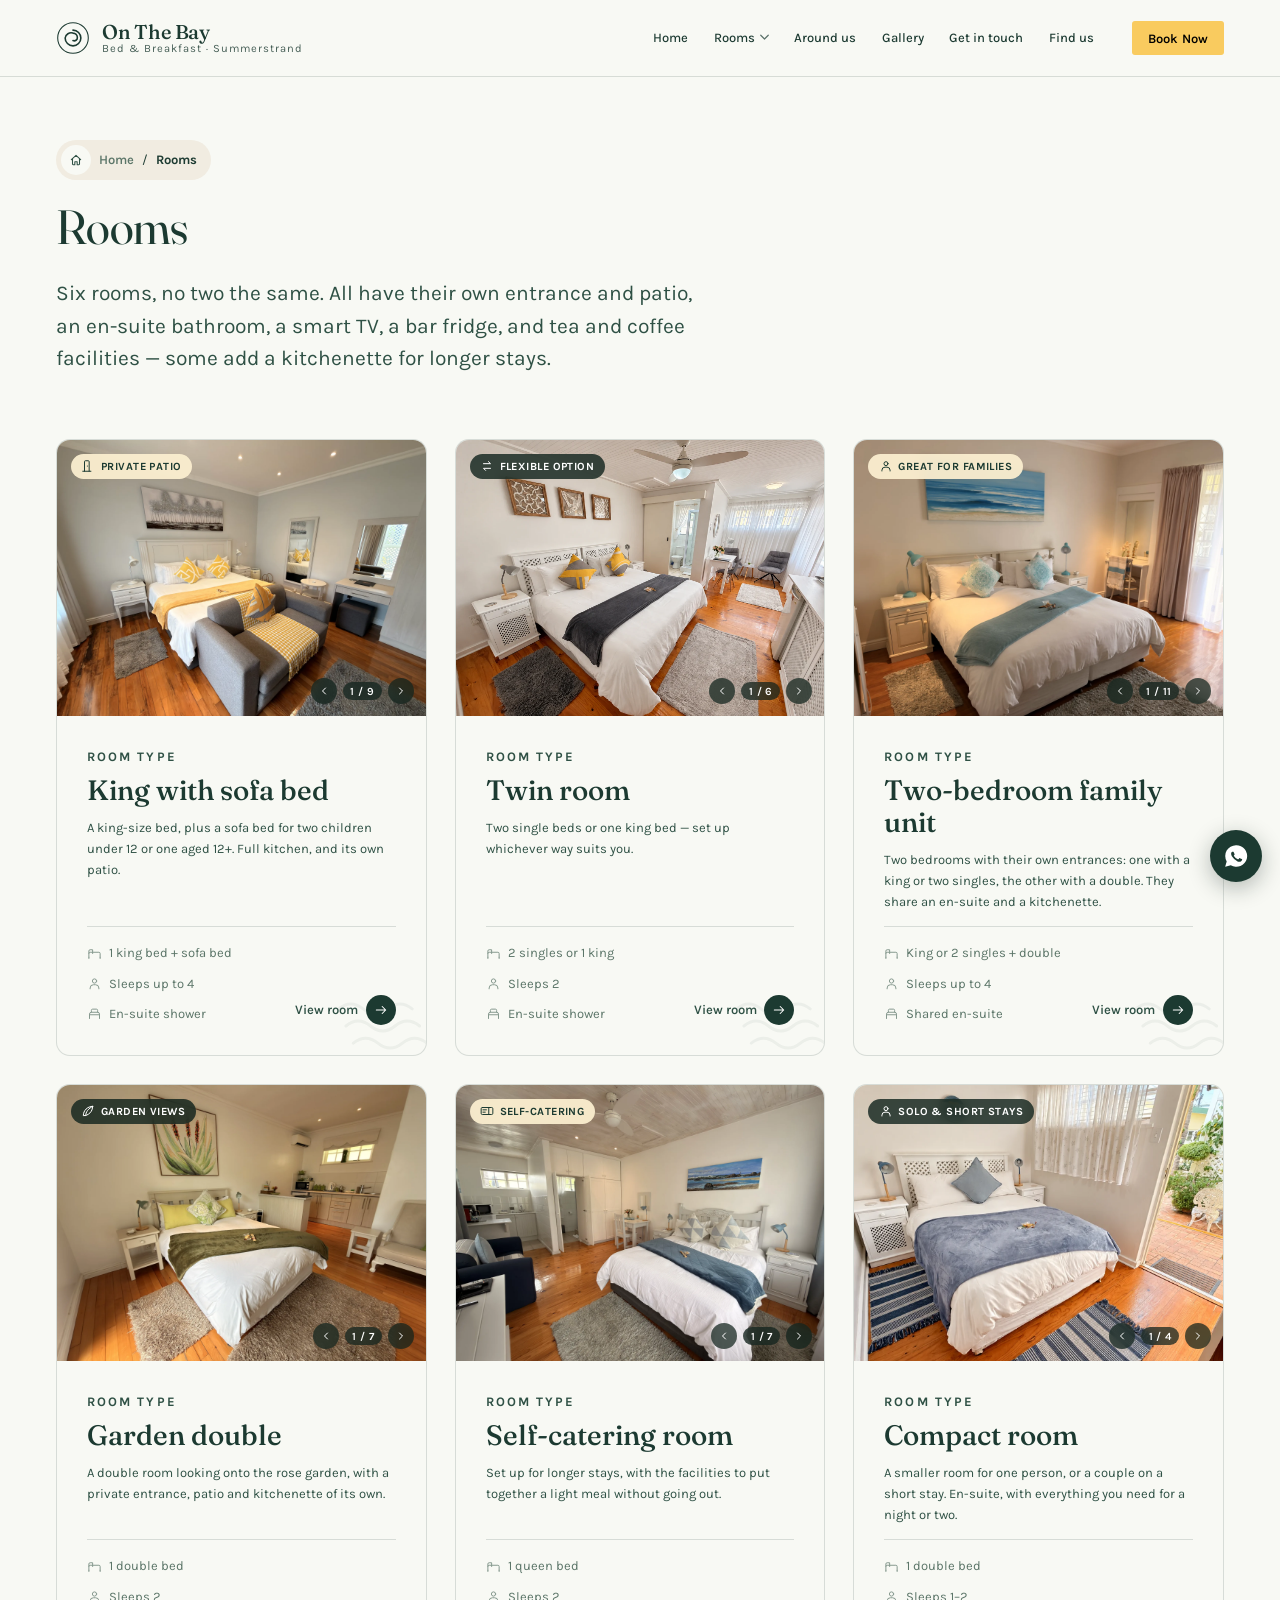
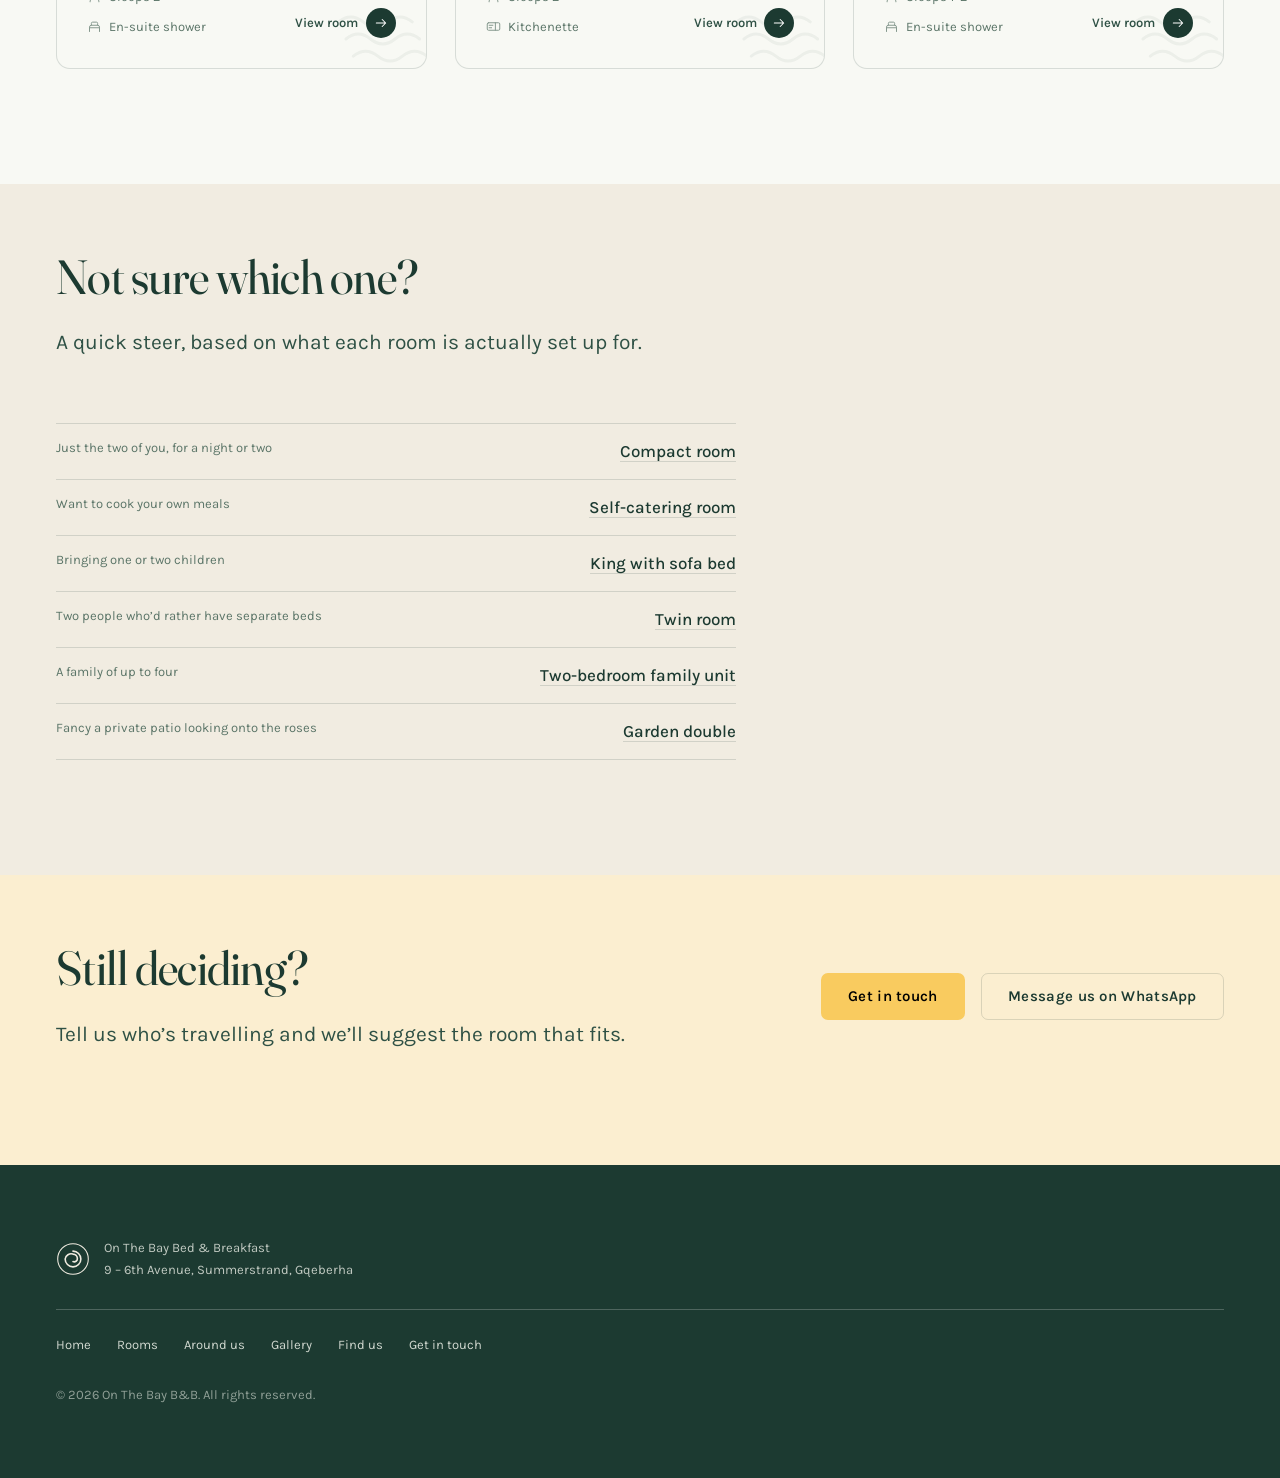
==== commit 6bc580b1: "fix" ====
--- a/rooms/index.html
+++ b/rooms/index.html
@@ -200,7 +200,7 @@
           <p>Set up for longer stays, with the facilities to put together a light meal without going out.</p>
           <div class="room-tag">
             <ul class="spec">
-              <li><svg viewBox="0 0 24 24" aria-hidden="true" fill="none" stroke="currentColor" stroke-width="1.6" stroke-linecap="round" stroke-linejoin="round"><path d="M3 18v-6a2 2 0 0 1 2-2h14a2 2 0 0 1 2 2v6"/><path d="M3 18v2M21 18v2"/><path d="M3 12V8a2 2 0 0 1 2-2h4v6"/></svg>1 double bed</li>
+              <li><svg viewBox="0 0 24 24" aria-hidden="true" fill="none" stroke="currentColor" stroke-width="1.6" stroke-linecap="round" stroke-linejoin="round"><path d="M3 18v-6a2 2 0 0 1 2-2h14a2 2 0 0 1 2 2v6"/><path d="M3 18v2M21 18v2"/><path d="M3 12V8a2 2 0 0 1 2-2h4v6"/></svg>1 queen bed</li>
               <li><svg viewBox="0 0 24 24" aria-hidden="true" fill="none" stroke="currentColor" stroke-width="1.6" stroke-linecap="round" stroke-linejoin="round"><circle cx="12" cy="8" r="3.4"/><path d="M5 20.5v-1.2a5.3 5.3 0 0 1 5.3-5.3h3.4a5.3 5.3 0 0 1 5.3 5.3v1.2"/></svg>Sleeps 2</li>
               <li><svg viewBox="0 0 24 24" aria-hidden="true" fill="none" stroke="currentColor" stroke-width="1.6" stroke-linecap="round" stroke-linejoin="round"><rect x="2" y="6" width="20" height="12" rx="2"/><path d="M15 6v12M5 10h6M5 14h4"/></svg>Kitchenette</li>
             </ul>
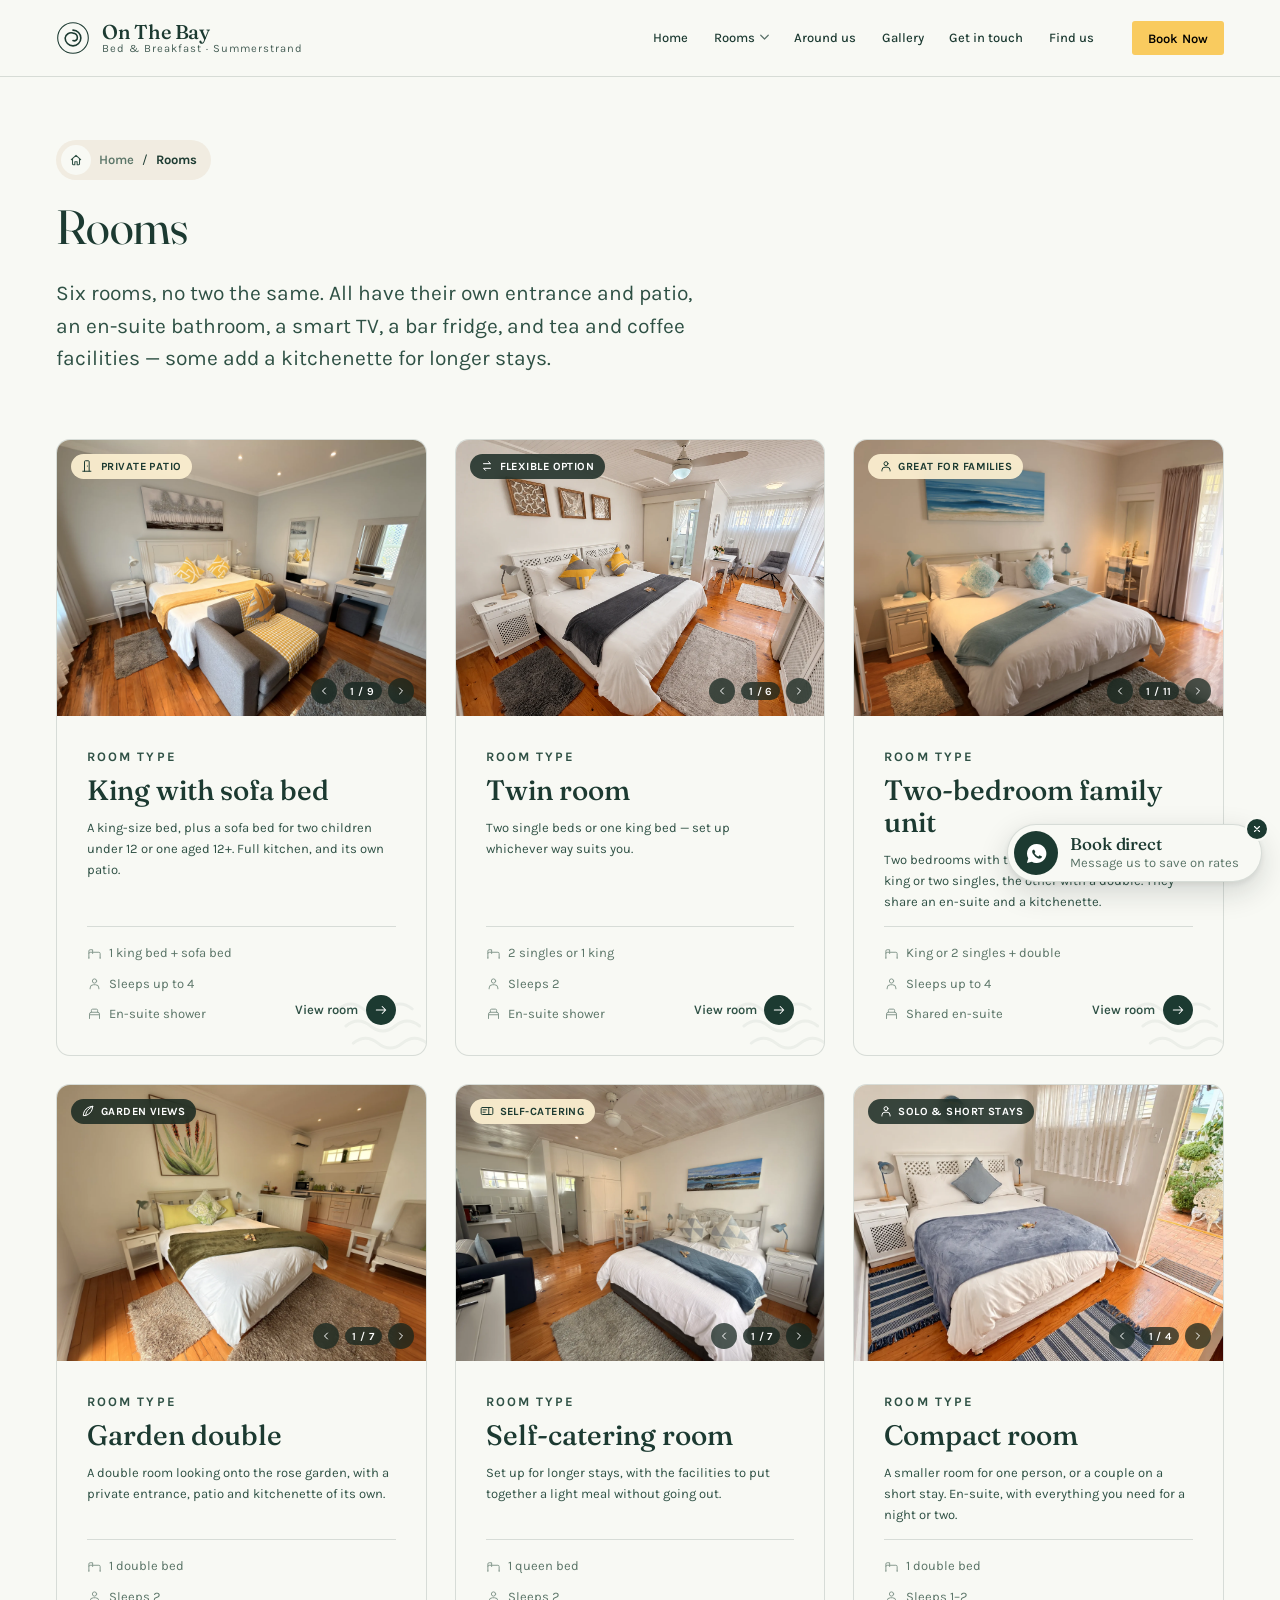
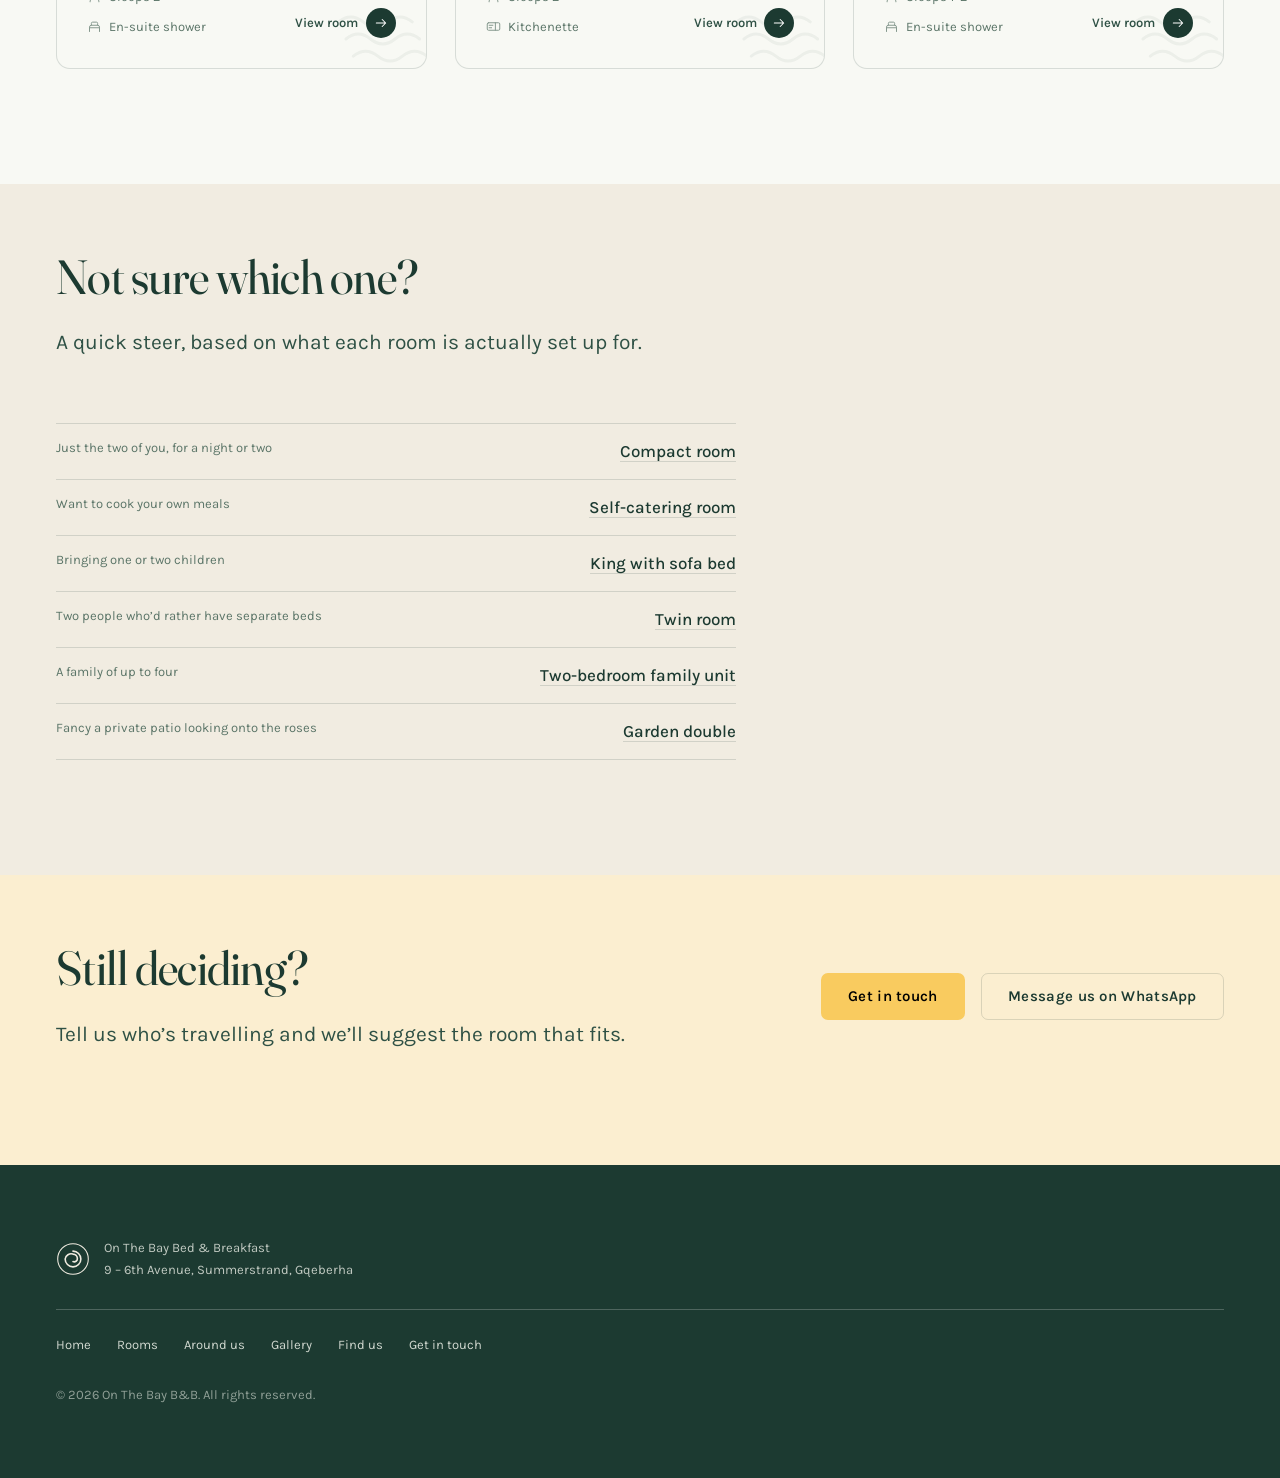
==== commit e9df5d9b: "update" ====
--- a/rooms/index.html
+++ b/rooms/index.html
@@ -297,9 +297,13 @@
   </div>
 </footer>
 
-<a class="wa-float" href="https://wa.me/27837970894" rel="noopener" aria-label="Chat to us on WhatsApp">
-  <svg viewBox="0 0 24 24" aria-hidden="true"><path d="M12 2a10 10 0 0 0-8.6 15L2 22l5.2-1.4A10 10 0 1 0 12 2zm5.3 14.1c-.2.6-1.3 1.2-1.8 1.2-.5.1-1 .1-1.7-.1a11.7 11.7 0 0 1-5.6-4.9c-.4-.7-.7-1.5-.7-2.3s.4-1.4.7-1.6c.2-.2.4-.3.6-.3h.5c.2 0 .4 0 .6.4l.8 1.8c.1.2 0 .4-.1.5l-.4.5c-.1.2-.3.3-.1.6a8 8 0 0 0 3.6 3.1c.3.1.5.1.6-.1l.7-.8c.2-.2.3-.2.6-.1l1.7.8c.3.2.4.2.4.4s0 .6-.4.9z"/></svg>
-</a>
+<div class="wa-float">
+  <a class="wa-float-link" href="https://wa.me/27837970894" rel="noopener" aria-label="Book direct: message us on WhatsApp to save on rates">
+    <span class="wa-float-icon"><svg viewBox="0 0 24 24" aria-hidden="true"><path d="M12 2a10 10 0 0 0-8.6 15L2 22l5.2-1.4A10 10 0 1 0 12 2zm5.3 14.1c-.2.6-1.3 1.2-1.8 1.2-.5.1-1 .1-1.7-.1a11.7 11.7 0 0 1-5.6-4.9c-.4-.7-.7-1.5-.7-2.3s.4-1.4.7-1.6c.2-.2.4-.3.6-.3h.5c.2 0 .4 0 .6.4l.8 1.8c.1.2 0 .4-.1.5l-.4.5c-.1.2-.3.3-.1.6a8 8 0 0 0 3.6 3.1c.3.1.5.1.6-.1l.7-.8c.2-.2.3-.2.6-.1l1.7.8c.3.2.4.2.4.4s0 .6-.4.9z"/></svg></span>
+    <span class="wa-float-text" aria-hidden="true"><span class="wa-float-title">Book direct</span><span class="wa-float-sub">Message us to save on rates</span></span>
+  </a>
+  <button type="button" class="wa-float-close" aria-label="Minimise the WhatsApp button"><svg viewBox="0 0 24 24" aria-hidden="true" fill="none" stroke="currentColor" stroke-width="2.6" stroke-linecap="round"><path d="M6 6l12 12M18 6 6 18"/></svg></button>
+</div>
 
 <script src="../script.js" defer></script>
 </body>
--- a/styles.css
+++ b/styles.css
@@ -1158,6 +1158,12 @@
 .grid-gal-mosaic .gal-item:nth-child(4n){ grid-column:span 2; }
 .grid-gal-mosaic .gal-item:nth-child(4n+1) img,
 .grid-gal-mosaic .gal-item:nth-child(4n) img{ aspect-ratio:8/3; }
+/* Opt-out for a row of equal tiles (the three breakfast plates). Same
+   specificity as the nth-child rules above and later in the file, so it
+   wins. The row before it must already be full (a wide + a narrow tile),
+   or these three won't start a row of their own. */
+.grid-gal-mosaic .gal-item.gal-item--trio{ grid-column:span 1; }
+.grid-gal-mosaic .gal-item.gal-item--trio img{ aspect-ratio:4/3; }
 
 /* room-page galleries: just the first photo as a big 2×2 feature tile,
    ported from the reference site's gallery (their `.gallery
@@ -1371,16 +1377,51 @@
 .foot-legal{ margin:0; font-size:var(--t--1); color:rgba(239,242,234,.55); }
 
 /* ---------- whatsapp float ---------- */
+/* A labelled pill rather than a bare icon, so it says what it's for. The
+   close button doesn't remove it: it shrinks it to the round icon (still a
+   working link), and script.js remembers that per browser. The label is
+   aria-hidden because the link's aria-label already carries the same
+   words and has to keep working once the label is hidden. */
 .wa-float{
   position:fixed; right:18px; bottom:18px; z-index:80;
-  width:52px; height:52px; border-radius:50%;
-  background:var(--ink); color:#fff;
-  display:grid; place-items:center;
-  box-shadow:0 6px 22px rgba(16,34,28,.3);
-  transition:background-color .2s ease, transform .2s ease;
-}
-.wa-float svg{ width:26px; height:26px; fill:currentColor; }
-.wa-float:hover{ background:var(--sea); transform:translateY(-2px); }
+  animation:wa-in .45s ease-out .9s both;
+}
+@keyframes wa-in{ from{ opacity:0; transform:translateY(14px); } }
+.wa-float-link{
+  display:flex; align-items:center; gap:12px;
+  padding:6px 22px 6px 6px; border-radius:100px;
+  background:var(--paper); border:1px solid var(--line); color:var(--ink);
+  text-decoration:none;
+  box-shadow:0 10px 30px rgba(16,34,28,.16), 0 2px 6px rgba(16,34,28,.08);
+  transition:transform .2s ease, box-shadow .2s ease;
+}
+.wa-float-link:hover{ transform:translateY(-2px); box-shadow:0 14px 34px rgba(16,34,28,.22), 0 2px 6px rgba(16,34,28,.08); }
+.wa-float-icon{
+  display:grid; place-items:center; flex:none;
+  width:44px; height:44px; border-radius:50%;
+  background:var(--ink); color:#fff; transition:background-color .2s ease;
+}
+.wa-float-link:hover .wa-float-icon{ background:var(--sea); }
+.wa-float-icon svg{ width:23px; height:23px; fill:currentColor; }
+.wa-float-text{ display:flex; flex-direction:column; }
+.wa-float-title{ font:500 1.0625rem/1.15 var(--serif); letter-spacing:-.005em; }
+.wa-float-sub{ font-size:.8125rem; line-height:1.3; color:var(--ink-mute); margin-top:2px; }
+.wa-float-close{
+  position:absolute; top:-7px; right:-7px;
+  display:grid; place-items:center; width:24px; height:24px; padding:0;
+  border:2px solid var(--paper); border-radius:50%;
+  background:var(--ink); color:#fff; cursor:pointer;
+  transition:background-color .2s ease;
+}
+.wa-float-close:hover{ background:var(--sea); }
+.wa-float-close svg{ width:10px; height:10px; }
+.wa-float.is-min .wa-float-text,
+.wa-float.is-min .wa-float-close{ display:none; }
+.wa-float.is-min .wa-float-link{ padding:4px; }
+@media (prefers-reduced-motion:reduce){
+  .wa-float{ animation:none; }
+  .wa-float-link, .wa-float-icon{ transition:none; }
+}
 
 /* ============================================================
    RESPONSIVE
